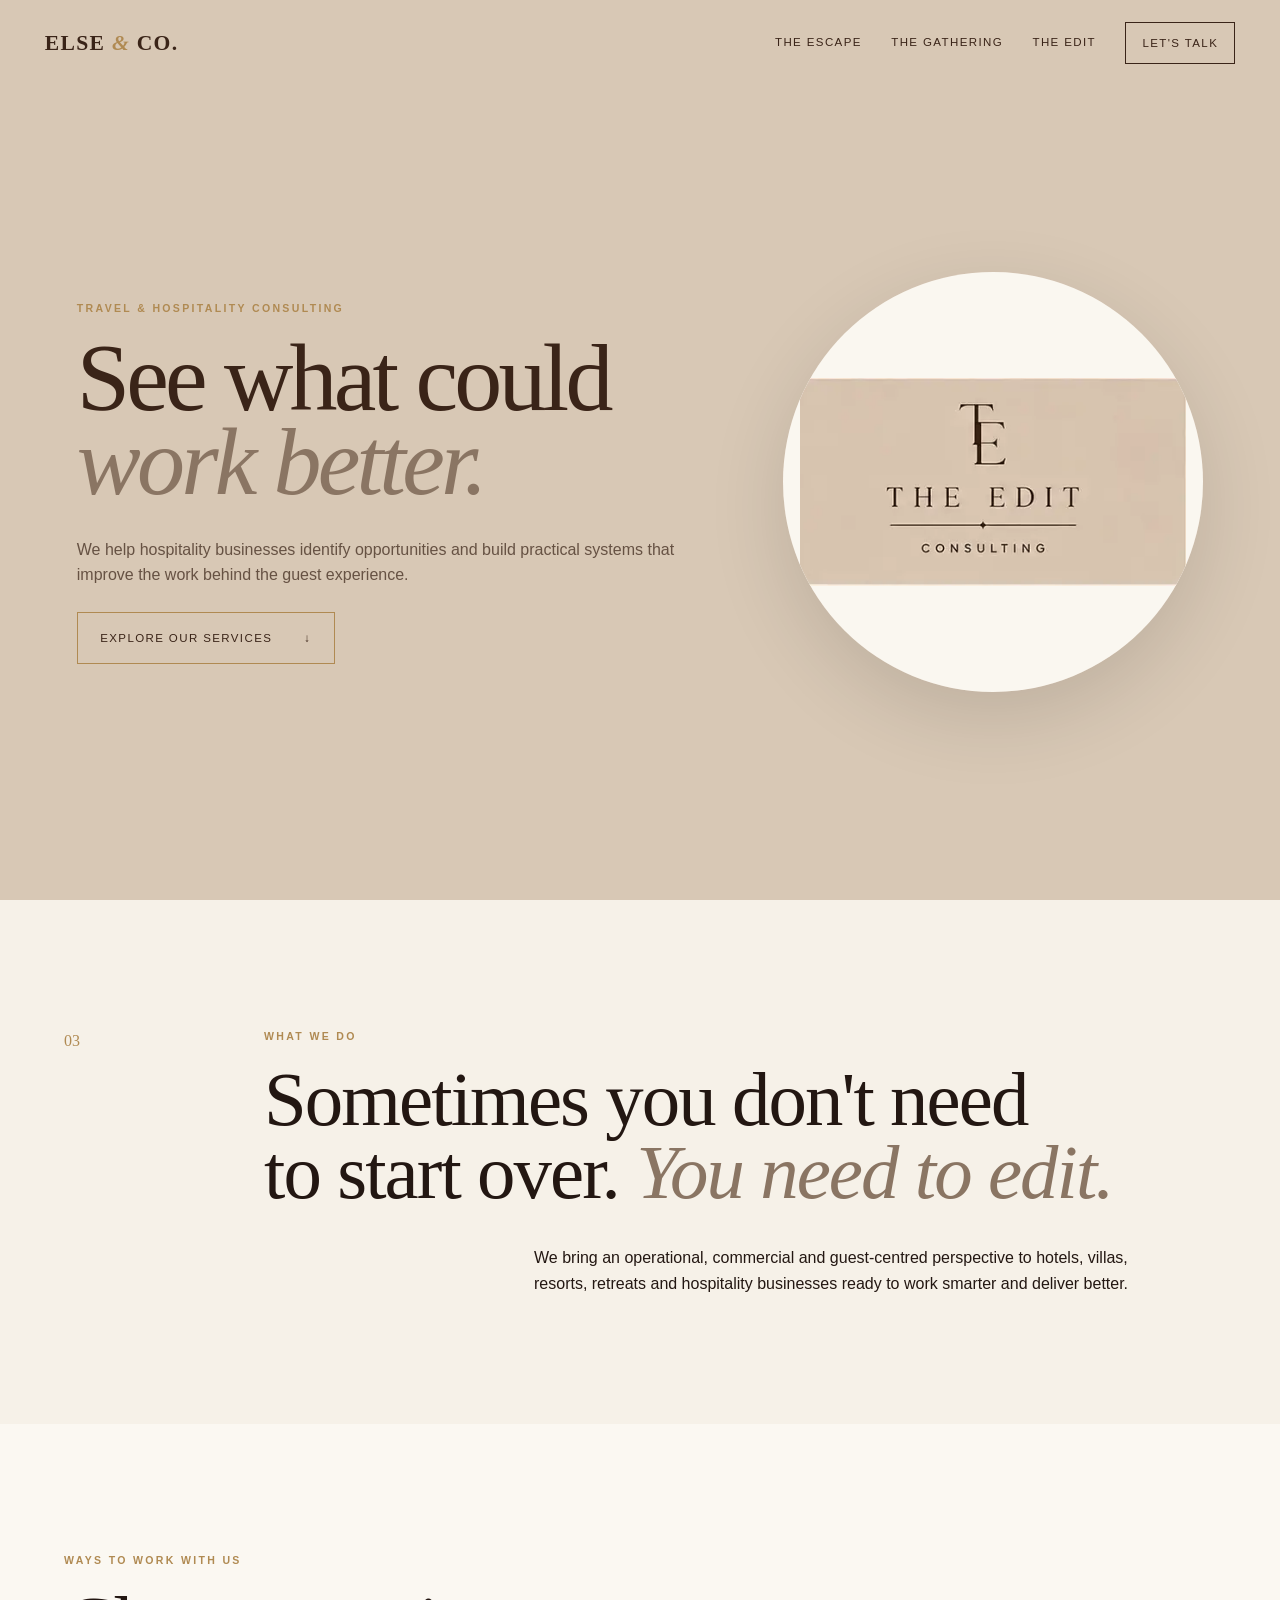
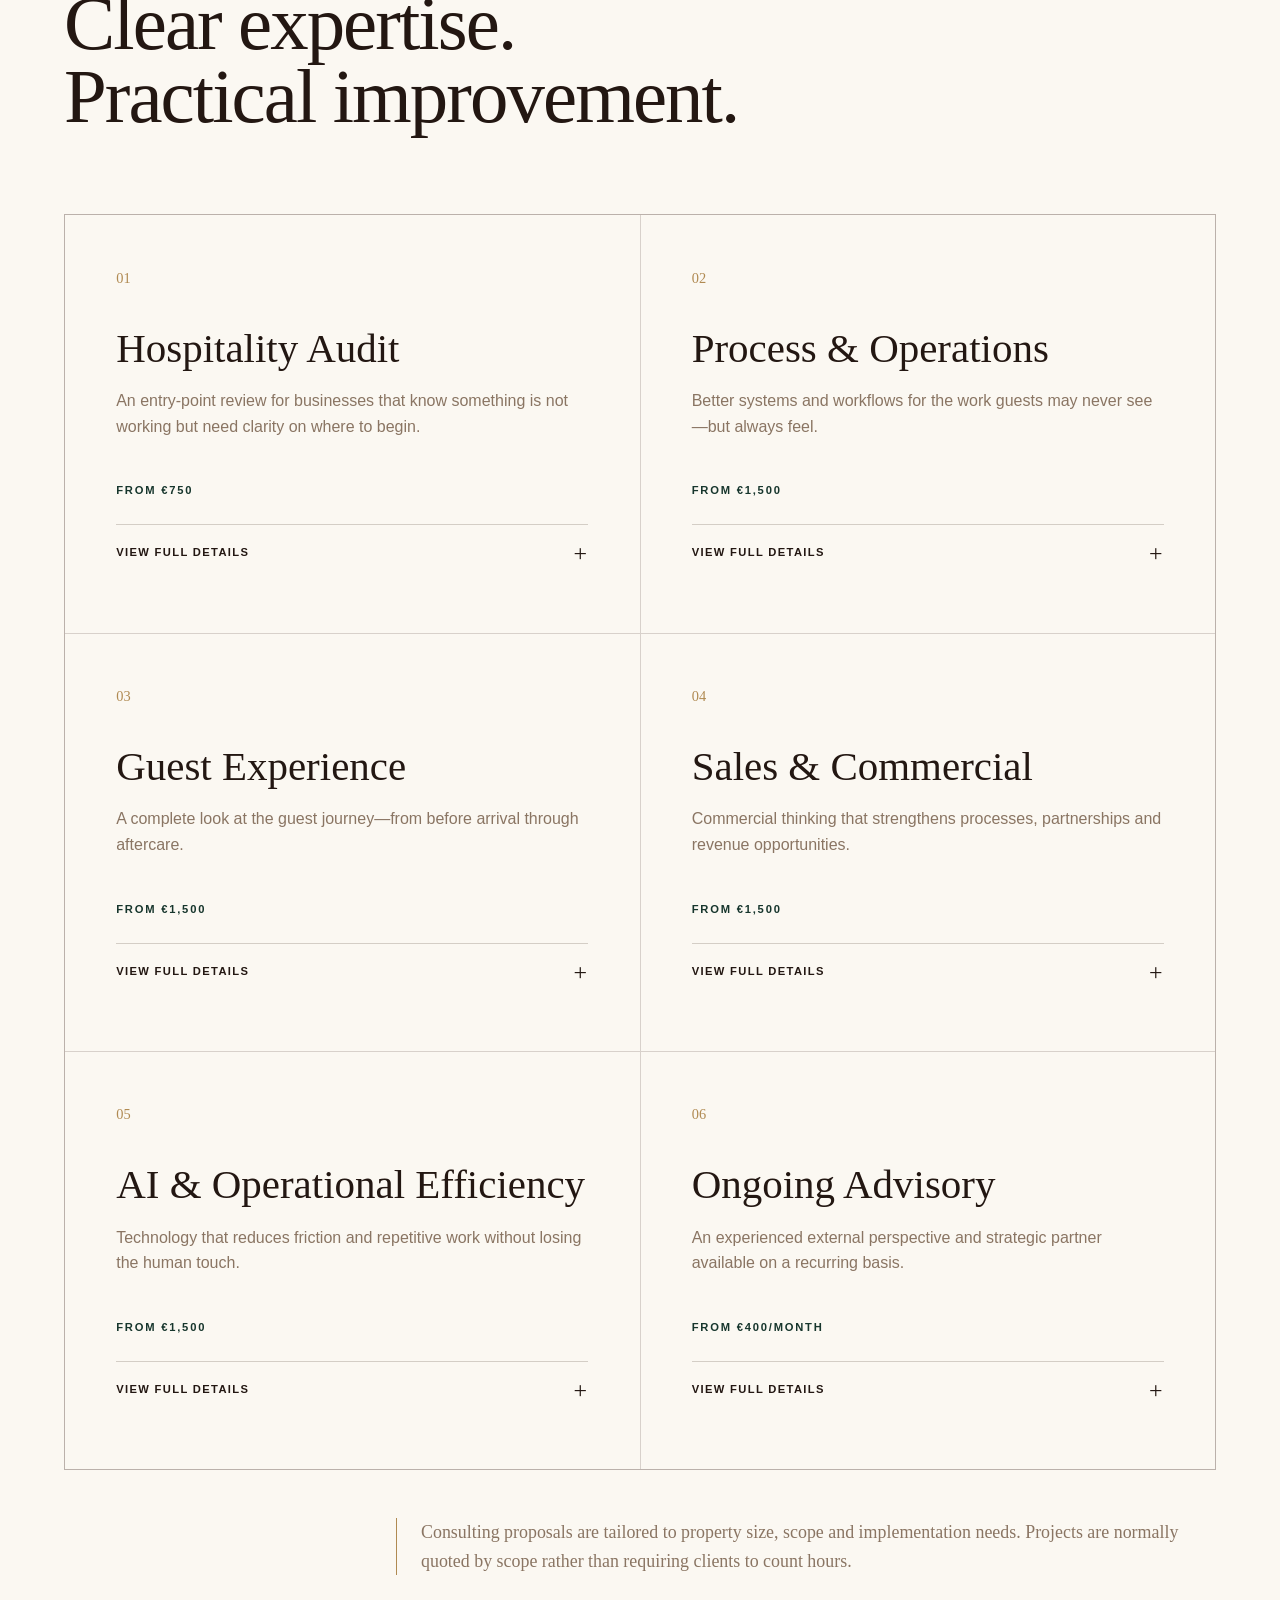
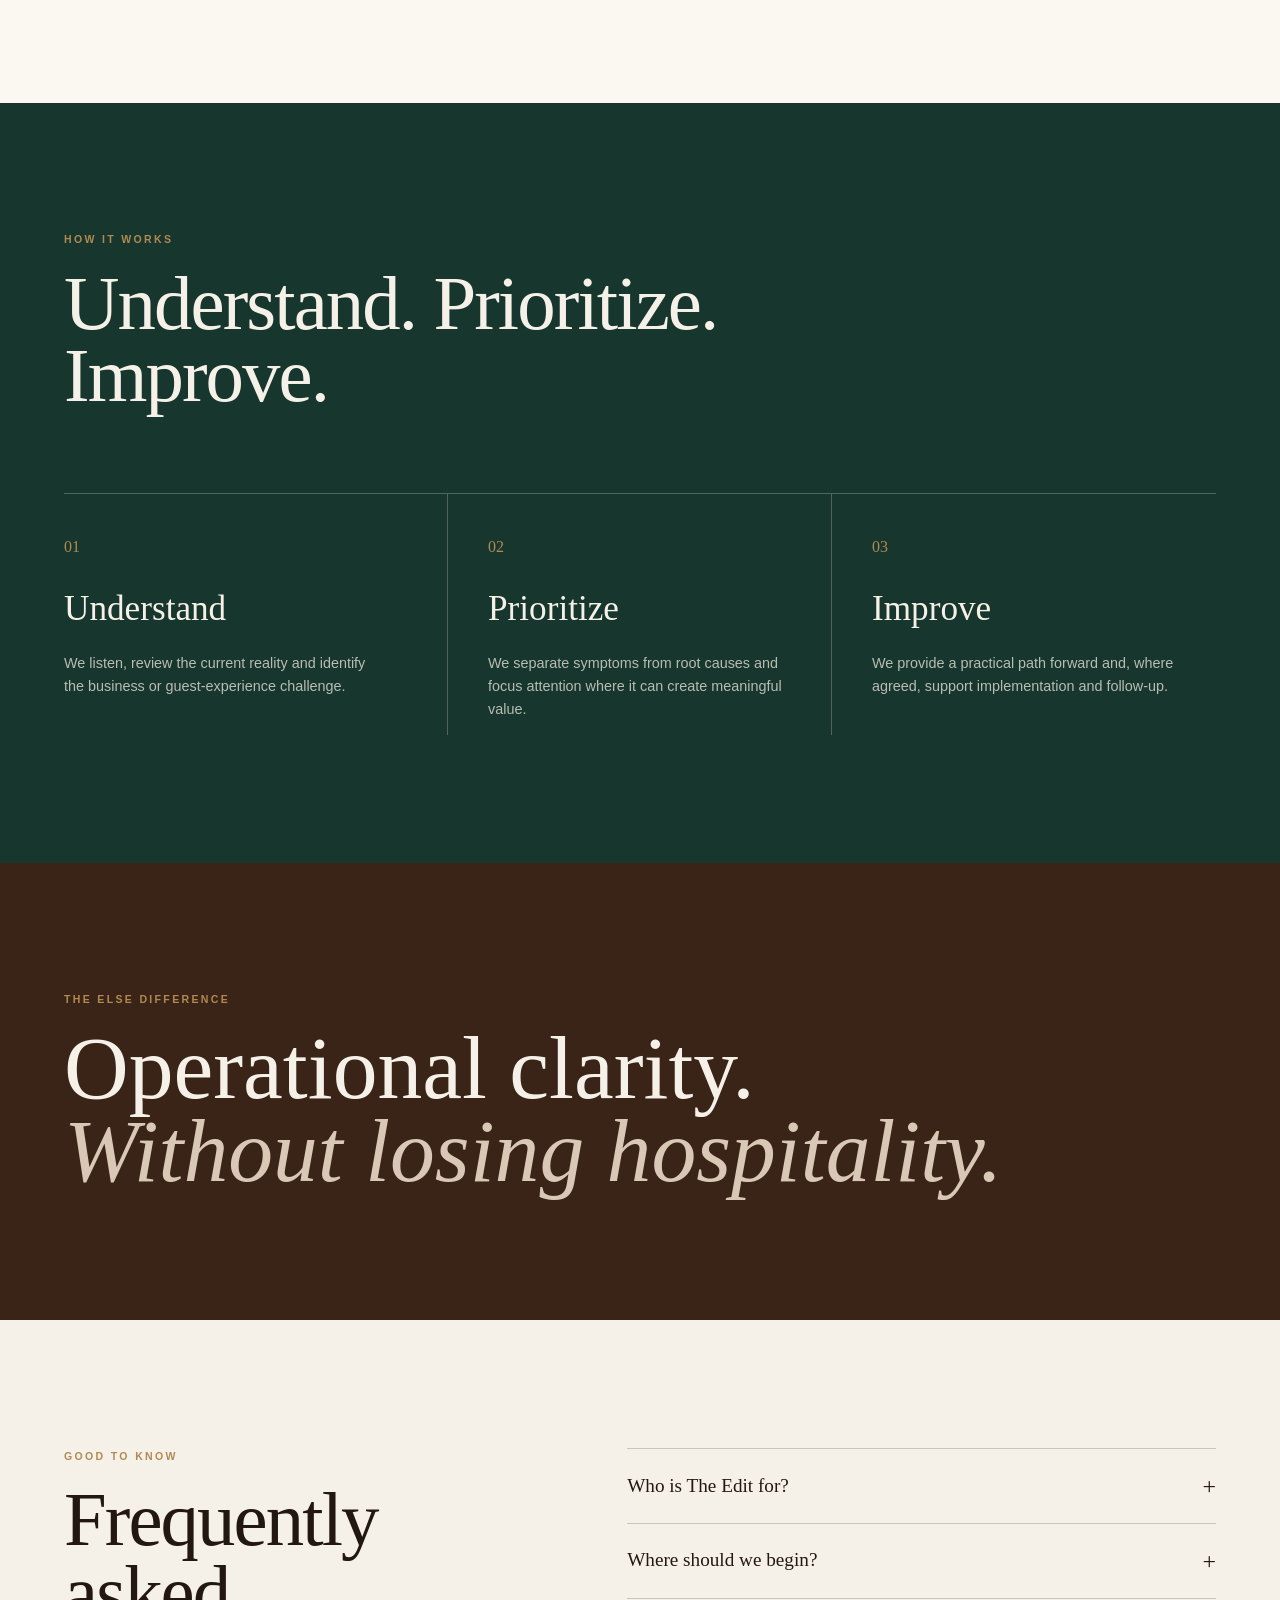
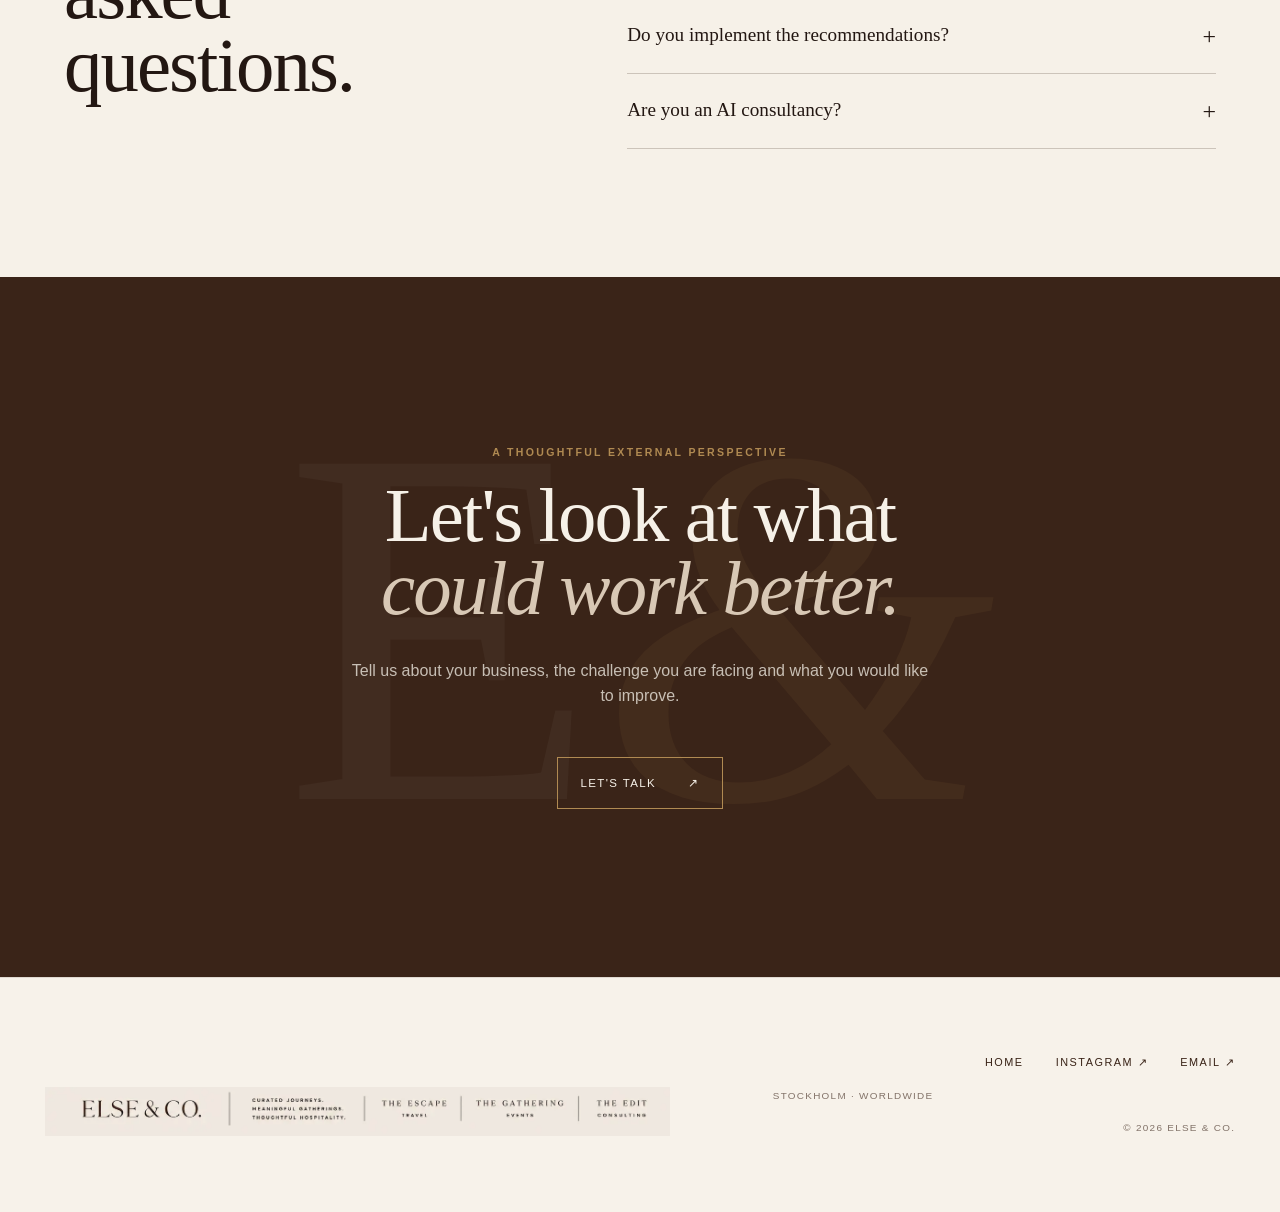
==== edit/index.html @ 26cf82cb "Add files via upload" ====
<!doctype html>
<html lang="en">
<head>
  <meta charset="utf-8"><meta name="viewport" content="width=device-width, initial-scale=1">
  <title>The Edit | ELSE &amp; CO.</title>
  <meta name="description" content="Travel and hospitality consulting for better operations, guest experiences, sales and efficiency.">
  <meta name="theme-color" content="#d8c8b5"><link rel="icon" href="../favicon.svg" type="image/svg+xml"><link rel="stylesheet" href="../styles.css">
  <noscript><style>.reveal{opacity:1;transform:none}</style></noscript><script src="../script.js" defer></script>
</head>
<body class="vertical-page edit-page">
  <a class="skip-link" href="#main">Skip to content</a>
  <header class="site-header" data-header>
    <a class="wordmark" href="../" aria-label="ELSE & CO. home">ELSE <span>&amp;</span> CO.</a>
    <button class="menu-toggle" type="button" aria-expanded="false" aria-controls="site-nav" data-menu-toggle><span class="sr-only">Open menu</span><span></span><span></span></button>
    <nav class="site-nav" id="site-nav" aria-label="Main navigation" data-nav><a href="../escape/">The Escape</a><a href="../gathering/">The Gathering</a><a href="../edit/">The Edit</a><a class="nav-cta" href="#enquire">Let's talk</a></nav>
  </header>

  <main id="main">
    <section class="vertical-hero vertical-hero-edit" id="top">
      <div class="vertical-hero-copy reveal"><p class="eyebrow">Travel &amp; Hospitality Consulting</p><h1>See what could<br><em>work better.</em></h1><p>We help hospitality businesses identify opportunities and build practical systems that improve the work behind the guest experience.</p><a class="button" href="#services">Explore our services <span aria-hidden="true">↓</span></a></div>
      <div class="vertical-hero-logo reveal"><img src="../assets/logos/the-edit-logo.webp" alt="The Edit Consulting"></div>
    </section>

    <section class="vertical-intro section-pad"><p class="vertical-index">03</p><div class="reveal"><p class="eyebrow">What we do</p><h2>Sometimes you don't need<br>to start over. <em>You need to edit.</em></h2><p>We bring an operational, commercial and guest-centred perspective to hotels, villas, resorts, retreats and hospitality businesses ready to work smarter and deliver better.</p></div></section>

    <section class="services-section section-pad" id="services">
      <div class="section-heading reveal"><p class="eyebrow">Ways to work with us</p><h2>Clear expertise.<br>Practical improvement.</h2></div>
      <div class="service-grid">
        <article class="service-card reveal"><p class="service-number">01</p><h3>Hospitality Audit</h3><p class="service-lead">An entry-point review for businesses that know something is not working but need clarity on where to begin.</p><p class="service-price">From €750</p><details><summary>View full details</summary><div class="service-details"><ul><li>Initial consultation</li><li>Business and process review</li><li>Guest journey review</li><li>Operational review</li><li>Sales and group business review</li><li>Pain-point identification</li><li>Prioritized recommendations and action plan</li><li>Final presentation</li></ul></div></details></article>
        <article class="service-card reveal"><p class="service-number">02</p><h3>Process &amp; Operations</h3><p class="service-lead">Better systems and workflows for the work guests may never see—but always feel.</p><p class="service-price">From €1,500</p><details><summary>View full details</summary><div class="service-details"><ul><li>Booking processes</li><li>Guest communication</li><li>Check-in and check-out</li><li>Group and event processes</li><li>Internal workflows and SOP development</li><li>Vendor management</li><li>Staff workflows</li><li>Process automation</li></ul></div></details></article>
        <article class="service-card reveal"><p class="service-number">03</p><h3>Guest Experience</h3><p class="service-lead">A complete look at the guest journey—from before arrival through aftercare.</p><p class="service-price">From €1,500</p><details><summary>View full details</summary><div class="service-details"><p>We examine before arrival, arrival, stay, departure and aftercare, then identify opportunities across:</p><ul><li>Communication and personalization</li><li>Service and touchpoints</li><li>Upselling and revenue moments</li><li>Reviews and loyalty</li><li>VIP experience</li><li>Overall guest journey</li></ul></div></details></article>
        <article class="service-card reveal"><p class="service-number">04</p><h3>Sales &amp; Commercial</h3><p class="service-lead">Commercial thinking that strengthens processes, partnerships and revenue opportunities.</p><p class="service-price">From €1,500</p><details><summary>View full details</summary><div class="service-details"><ul><li>Sales strategy</li><li>Group and event sales</li><li>Account management</li><li>Sales processes</li><li>CRM and process optimization</li><li>Partnership strategy</li><li>Market positioning</li><li>Sales collateral and revenue opportunities</li></ul></div></details></article>
        <article class="service-card reveal"><p class="service-number">05</p><h3>AI &amp; Operational Efficiency</h3><p class="service-lead">Technology that reduces friction and repetitive work without losing the human touch.</p><p class="service-price">From €1,500</p><details><summary>View full details</summary><div class="service-details"><p>We identify where technology and AI can:</p><ul><li>Reduce repetitive work</li><li>Improve guest communication</li><li>Structure information</li><li>Automate workflows</li><li>Support sales</li><li>Improve internal processes</li><li>Save employee time</li></ul></div></details></article>
        <article class="service-card reveal"><p class="service-number">06</p><h3>Ongoing Advisory</h3><p class="service-lead">An experienced external perspective and strategic partner available on a recurring basis.</p><p class="service-price">From €400/month</p><details><summary>View full details</summary><div class="service-details"><p>Monthly advisory can support:</p><ul><li>Decision making and prioritization</li><li>Implementation follow-up</li><li>Process and operational questions</li><li>Commercial and guest-experience initiatives</li><li>Review of new ideas and challenges</li><li>Four or more advisory hours per month</li></ul></div></details></article>
      </div>
      <p class="pricing-note reveal">Consulting proposals are tailored to property size, scope and implementation needs. Projects are normally quoted by scope rather than requiring clients to count hours.</p>
    </section>

    <section class="process-section section-pad"><div class="section-heading reveal"><p class="eyebrow">How it works</p><h2>Understand. Prioritize. Improve.</h2></div><ol class="process-grid"><li class="reveal"><span>01</span><h3>Understand</h3><p>We listen, review the current reality and identify the business or guest-experience challenge.</p></li><li class="reveal"><span>02</span><h3>Prioritize</h3><p>We separate symptoms from root causes and focus attention where it can create meaningful value.</p></li><li class="reveal"><span>03</span><h3>Improve</h3><p>We provide a practical path forward and, where agreed, support implementation and follow-up.</p></li></ol></section>

    <section class="vertical-difference section-pad"><p class="eyebrow reveal">The ELSE difference</p><blockquote class="reveal">Operational clarity.<br><em>Without losing hospitality.</em></blockquote></section>

    <section class="faq-section section-pad"><div class="section-heading reveal"><p class="eyebrow">Good to know</p><h2>Frequently asked questions.</h2></div><div class="faq-list"><details><summary>Who is The Edit for?</summary><p>We work with hotels, villas, resorts, retreats and other travel or hospitality businesses that want stronger operations, guest experiences or commercial processes.</p></details><details><summary>Where should we begin?</summary><p>If the challenge is not yet clearly defined, the Hospitality Audit is the best starting point. It creates a prioritized view before a larger engagement is proposed.</p></details><details><summary>Do you implement the recommendations?</summary><p>Implementation support can be included in a project or continued through Ongoing Advisory. The exact responsibilities and deliverables are confirmed in the proposal.</p></details><details><summary>Are you an AI consultancy?</summary><p>No. We are hospitality consultants who use technology and AI where it can reduce friction, improve communication and save time without weakening the human experience.</p></details></div></section>

    <section class="contact section-pad" id="enquire"><div class="contact-copy reveal"><p class="eyebrow">A thoughtful external perspective</p><h2>Let's look at what<br><em>could work better.</em></h2><p>Tell us about your business, the challenge you are facing and what you would like to improve.</p><a class="button" href="mailto:hello@elseand.co?subject=The%20Edit%20inquiry">Let's talk <span aria-hidden="true">↗</span></a></div><div class="contact-mark" aria-hidden="true"><span>E</span><span>&amp;</span></div></section>
  </main>

  <footer class="site-footer"><img class="footer-lockup" src="../assets/logos/else-co-horizontal-lockup.webp" alt="ELSE & CO. — Curated journeys, meaningful gatherings, thoughtful hospitality. The Escape, The Gathering and The Edit."><div class="footer-meta"><div class="footer-links"><a href="../">Home</a><a href="https://www.instagram.com/elseand.co/" target="_blank" rel="noreferrer">Instagram ↗</a><a href="mailto:hello@elseand.co">Email ↗</a></div><p>Stockholm · Worldwide</p><p>© <span data-year></span> ELSE &amp; CO.</p></div></footer>
</body>
</html>
---- styles.css ----
:root {
  --espresso: #3a2418;
  --forest: #17362d;
  --taupe: #8a7563;
  --beige: #d8c8b5;
  --cream: #f6f1e8;
  --gold: #b08a52;
  --paper: #fbf8f2;
  --ink: #231712;
  --serif: Georgia, "Times New Roman", serif;
  --sans: Arial, Helvetica, sans-serif;
}

* { box-sizing: border-box; }
html { scroll-behavior: smooth; }
body {
  margin: 0;
  color: var(--ink);
  background: var(--paper);
  font-family: var(--sans);
  font-weight: 300;
  line-height: 1.6;
}
a { color: inherit; }
button { font: inherit; }
::selection { color: var(--cream); background: var(--forest); }
.sr-only { position: absolute; width: 1px; height: 1px; padding: 0; margin: -1px; overflow: hidden; clip: rect(0,0,0,0); white-space: nowrap; border: 0; }
.skip-link { position: fixed; top: -5rem; left: 1rem; z-index: 100; padding: .7rem 1rem; background: var(--cream); }
.skip-link:focus { top: 1rem; }

.site-header {
  position: fixed;
  top: 0;
  left: 0;
  z-index: 50;
  display: flex;
  width: 100%;
  align-items: center;
  justify-content: space-between;
  padding: 1.4rem 3.5vw;
  color: var(--cream);
  transition: background .4s ease, color .4s ease, padding .4s ease;
}
.site-header.scrolled { padding-block: .9rem; color: var(--ink); background: rgba(246,241,232,.94); backdrop-filter: blur(12px); box-shadow: 0 1px rgba(58,36,24,.12); }
.wordmark { font-family: var(--serif); font-size: 1.35rem; font-weight: 600; letter-spacing: .06em; text-decoration: none; white-space: nowrap; }
.wordmark span { color: var(--gold); font-style: italic; }
.site-nav { display: flex; align-items: center; gap: clamp(1rem, 2.3vw, 2.8rem); font-size: .72rem; font-weight: 500; letter-spacing: .12em; text-transform: uppercase; }
.site-nav a { text-decoration: none; }
.site-nav a:not(.nav-cta)::after { display: block; width: 0; height: 1px; content: ""; background: currentColor; transition: width .3s ease; }
.site-nav a:hover::after { width: 100%; }
.nav-cta { padding: .65rem 1rem; border: 1px solid currentColor; }
.menu-toggle { display: none; color: inherit; background: none; border: 0; }

.hero {
  position: relative;
  display: grid;
  min-height: 100svh;
  place-items: center;
  overflow: hidden;
  color: var(--cream);
  background: var(--forest);
}
.hero::before { position: absolute; inset: 0; content: ""; opacity: .15; background-image: linear-gradient(rgba(255,255,255,.08) 1px, transparent 1px), linear-gradient(90deg, rgba(255,255,255,.08) 1px, transparent 1px); background-size: 10vw 10vw; mask-image: linear-gradient(to bottom, black, transparent 78%); }
.hero-content { position: relative; z-index: 2; width: min(1050px, 88vw); padding-top: 4rem; text-align: center; }
.eyebrow { margin: 0 0 1.2rem; color: var(--gold); font-size: .66rem; font-weight: 600; letter-spacing: .22em; text-transform: uppercase; }
.hero h1 { margin: 0; font-family: var(--serif); font-size: clamp(4.3rem, 10vw, 9.5rem); font-weight: 400; line-height: .78; letter-spacing: -.035em; }
.hero h1 em { color: var(--beige); font-weight: 400; }
.hero-intro { margin: 3.5rem 0 2rem; font-family: var(--serif); font-size: clamp(1.15rem, 2vw, 1.55rem); font-style: italic; line-height: 1.35; }
.text-link { display: inline-flex; gap: .6rem; align-items: center; padding-bottom: .3rem; border-bottom: 1px solid rgba(246,241,232,.55); font-size: .68rem; font-weight: 500; letter-spacing: .18em; text-decoration: none; text-transform: uppercase; }
.hero-index { position: absolute; right: 3.5vw; bottom: 2rem; font-size: .58rem; letter-spacing: .18em; opacity: .7; }
.hero-orbit { position: absolute; inset: 0; }
.orbit { position: absolute; border: 1px solid rgba(216,200,181,.18); border-radius: 50%; }
.orbit-one { top: 8%; left: 50%; width: min(75vw, 920px); aspect-ratio: 1; transform: translateX(-50%); }
.orbit-two { top: 18%; left: 50%; width: min(55vw, 680px); aspect-ratio: 1; transform: translateX(-50%); }
.orbit-three { top: 30%; left: 50%; width: min(34vw, 430px); aspect-ratio: 1; transform: translateX(-50%); }

.section-pad { padding: clamp(5.5rem, 10vw, 9rem) max(5vw, calc((100vw - 1280px)/2)); }
.manifesto { display: grid; grid-template-columns: 1fr 3fr; gap: 3rem; background: var(--cream); }
.manifesto-number, .world-number { color: var(--gold); font-family: var(--serif); font-size: .9rem; }
.manifesto-copy { max-width: 840px; }
.manifesto h2, .section-heading h2, .about h2, .contact h2 { margin: 0; font-family: var(--serif); font-size: clamp(3rem, 6vw, 6rem); font-weight: 400; line-height: .95; letter-spacing: -.025em; }
.manifesto-accent { margin: 1rem 0 2.2rem; color: var(--forest); font-family: var(--serif); font-size: clamp(1.5rem, 3vw, 2.7rem); font-style: italic; }
.manifesto-copy > p:last-child { max-width: 630px; margin-left: auto; font-size: .98rem; }

.worlds { background: var(--paper); }
.section-heading { margin-bottom: 5rem; }
.section-heading h2 { max-width: 830px; }
.world-card { position: relative; display: grid; min-height: 510px; margin-bottom: 1.5rem; grid-template-columns: .3fr 1.2fr 1fr; overflow: hidden; }
.world-card > * { position: relative; z-index: 2; }
.world-number { padding: 3rem; }
.world-copy { align-self: center; max-width: 530px; padding: 3rem; }
.world-copy .eyebrow { color: currentColor; opacity: .68; }
.world-copy h3 { margin: 0; font-family: var(--serif); font-size: clamp(3rem, 6vw, 5.8rem); font-weight: 500; line-height: .9; }
.world-tagline { margin: .5rem 0 1.8rem; font-family: var(--serif); font-size: 1.6rem; font-style: italic; }
.world-copy > p:not(.eyebrow,.world-tagline) { max-width: 460px; }
.world-copy a { display: inline-block; margin-top: 1rem; font-size: .68rem; font-weight: 600; letter-spacing: .14em; text-decoration: none; text-transform: uppercase; }
.world-art { position: relative; min-height: 420px; margin: 2rem; overflow: hidden; }
.world-art::before, .world-art::after, .world-art span { position: absolute; content: ""; }
.escape { color: var(--cream); background: var(--forest); }
.escape-art { background: linear-gradient(150deg, #5f806f 0 25%, #d2c6ac 25% 44%, #274b3b 44% 70%, #0f271f 70%); }
.escape-art::before { right: -20%; bottom: -30%; width: 90%; aspect-ratio: 1; border: 1px solid rgba(255,255,255,.6); border-radius: 50%; }
.escape-art::after { top: 12%; left: 14%; width: 1px; height: 60%; background: rgba(255,255,255,.55); transform: rotate(28deg); }
.escape-art span { top: 14%; right: 14%; width: 32%; aspect-ratio: 1; background: rgba(176,138,82,.78); border-radius: 50%; }
.gathering { color: var(--cream); background: var(--espresso); }
.gathering-art { background: linear-gradient(135deg, #76533f 0 30%, #cbb59d 30% 56%, #42291e 56% 100%); }
.gathering-art::before { top: -12%; left: 18%; width: 62%; height: 125%; border: 1px solid rgba(255,255,255,.48); border-radius: 50% 50% 0 0; }
.gathering-art::after { top: 15%; right: 9%; width: 44%; aspect-ratio: 1; border-radius: 50%; background: rgba(246,241,232,.16); }
.gathering-art span { bottom: 14%; left: 9%; width: 42%; height: 10%; border-top: 1px solid rgba(255,255,255,.62); border-bottom: 1px solid rgba(255,255,255,.62); }
.edit { color: var(--espresso); background: var(--beige); }
.edit-art { background: linear-gradient(90deg, #c4b09b 0 33%, #f1e9dc 33% 66%, #947965 66%); }
.edit-art::before { top: 12%; left: 12%; width: 76%; height: 76%; border: 1px solid var(--espresso); }
.edit-art::after { top: 0; left: 50%; width: 1px; height: 100%; background: rgba(58,36,24,.45); }
.edit-art span { top: 35%; left: 36%; width: 28%; aspect-ratio: 1; border: 1px solid var(--espresso); border-radius: 50%; }

.details { color: var(--cream); background: var(--forest); }
.details blockquote { margin: 0 0 6rem; font-family: var(--serif); font-size: clamp(3.4rem, 7vw, 7rem); line-height: .9; }
.details blockquote em { color: var(--beige); font-weight: 400; }
.detail-grid { display: grid; grid-template-columns: repeat(3, 1fr); border-top: 1px solid rgba(246,241,232,.25); }
.detail-grid > div { padding: 2.5rem 2.5rem 1rem 0; border-right: 1px solid rgba(246,241,232,.25); }
.detail-grid > div + div { padding-left: 2.5rem; }
.detail-grid > div:last-child { border-right: 0; }
.detail-grid span { color: var(--gold); font-family: var(--serif); }
.detail-grid h3 { margin: 1.2rem 0 .5rem; font-family: var(--serif); font-size: 2rem; font-weight: 500; }
.detail-grid p { max-width: 280px; color: rgba(246,241,232,.76); font-size: .88rem; }

.about { display: grid; grid-template-columns: 1.1fr .9fr; gap: clamp(4rem, 10vw, 10rem); background: var(--cream); }
.about h2 em { color: var(--taupe); font-weight: 400; }
.founders { align-self: end; }
.founder { padding: 2rem 0; border-top: 1px solid rgba(58,36,24,.25); }
.founder-role { color: var(--gold); font-size: .62rem; font-weight: 600; letter-spacing: .19em; text-transform: uppercase; }
.founder h3 { margin: .15rem 0; font-family: var(--serif); font-size: 3.5rem; font-weight: 400; }
.founder p { margin: .3rem 0; font-size: .78rem; letter-spacing: .06em; text-transform: uppercase; }
.founder .founder-note { max-width: 480px; margin-top: 1rem; color: var(--taupe); font-family: var(--serif); font-size: 1.2rem; letter-spacing: 0; text-transform: none; }

.contact { position: relative; display: grid; min-height: 700px; place-items: center; overflow: hidden; color: var(--cream); text-align: center; background: var(--espresso); }
.contact-copy { position: relative; z-index: 2; }
.contact h2 em { color: var(--beige); font-weight: 400; }
.contact-copy > p:not(.eyebrow) { max-width: 580px; margin: 2rem auto; color: rgba(246,241,232,.75); }
.button { display: inline-flex; gap: 2rem; align-items: center; margin-top: 1rem; padding: 1rem 1.4rem; border: 1px solid var(--gold); color: var(--cream); font-size: .72rem; font-weight: 500; letter-spacing: .12em; text-decoration: none; text-transform: uppercase; transition: color .3s, background .3s; }
.button:hover { color: var(--espresso); background: var(--gold); }
.contact-mark { position: absolute; display: flex; inset: 0; align-items: center; justify-content: center; color: rgba(246,241,232,.035); font-family: var(--serif); font-size: 40vw; line-height: 1; }
.contact-mark span:last-child { color: rgba(176,138,82,.08); font-style: italic; }

.site-footer { display: grid; padding: clamp(3rem, 6vw, 5.5rem) max(3.5vw, calc((100vw - 1280px)/2)); color: var(--espresso); background: #f7f2ea; grid-template-columns: minmax(280px, 1.15fr) .85fr; gap: clamp(3rem, 8vw, 8rem); align-items: end; border-top: 1px solid rgba(58,36,24,.12); }
.footer-lockup { display: block; width: min(100%, 640px); height: auto; mix-blend-mode: multiply; }
.footer-meta { display: grid; gap: 1rem; align-content: end; }
.footer-links { display: flex; justify-content: flex-end; gap: 2rem; flex-wrap: wrap; }
.footer-links a { font-size: .68rem; letter-spacing: .14em; text-decoration: none; text-transform: uppercase; }
.site-footer p { margin: 0; color: rgba(58,36,24,.62); font-size: .62rem; letter-spacing: .13em; text-transform: uppercase; }
.site-footer p:last-child { text-align: right; }

.world-logo-panel { display: grid; min-height: 420px; margin: 2rem; place-items: center; overflow: hidden; background: rgba(251,248,242,.96); }
.world-logo-panel img { display: block; width: min(82%, 430px); height: auto; mix-blend-mode: multiply; }

/* Vertical landing pages */
.vertical-hero { display: grid; min-height: 100svh; padding: 9rem max(6vw, calc((100vw - 1280px)/2)) 5rem; color: var(--cream); grid-template-columns: 1.18fr .82fr; gap: clamp(3rem, 8vw, 8rem); align-items: center; }
.vertical-hero-escape { background: var(--forest); }
.vertical-hero-gathering { background: var(--espresso); }
.vertical-hero-edit { color: var(--espresso); background: var(--beige); }
.edit-page .site-header:not(.scrolled) { color: var(--espresso); }
.vertical-hero-copy { max-width: 780px; }
.vertical-hero-copy h1 { margin: 0; font-family: var(--serif); font-size: clamp(3.8rem, 7.5vw, 8rem); font-weight: 400; line-height: .88; letter-spacing: -.04em; }
.vertical-hero-copy h1 em { color: var(--beige); font-weight: 400; }
.vertical-hero-edit .vertical-hero-copy h1 em { color: var(--taupe); }
.vertical-hero-copy > p:not(.eyebrow) { max-width: 600px; margin: 2rem 0 .5rem; color: rgba(246,241,232,.78); font-size: 1rem; }
.vertical-hero-edit .vertical-hero-copy > p:not(.eyebrow) { color: rgba(58,36,24,.72); }
.vertical-hero-edit .button { color: var(--espresso); }
.vertical-hero-logo { display: grid; aspect-ratio: 1; place-items: center; background: rgba(251,248,242,.97); border-radius: 50%; box-shadow: 0 25px 80px rgba(0,0,0,.12); overflow: hidden; }
.vertical-hero-logo img { width: 92%; height: auto; mix-blend-mode: multiply; }
.vertical-intro { display: grid; background: var(--cream); grid-template-columns: .3fr 1.7fr; gap: 2rem; }
.vertical-index { margin: 0; color: var(--gold); font-family: var(--serif); }
.vertical-intro > div { max-width: 920px; }
.vertical-intro h2 { margin: 0; font-family: var(--serif); font-size: clamp(3rem, 6vw, 6rem); font-weight: 400; line-height: .95; letter-spacing: -.025em; }
.vertical-intro h2 em { color: var(--taupe); font-weight: 400; }
.vertical-intro div > p:last-child { max-width: 650px; margin: 2.2rem 0 0 auto; }
.services-section { background: var(--paper); }
.service-grid { display: grid; grid-template-columns: repeat(2, minmax(0, 1fr)); gap: 1px; background: rgba(58,36,24,.18); border: 1px solid rgba(58,36,24,.18); }
.service-card { display: flex; min-height: 410px; padding: clamp(2rem, 4vw, 3.5rem); flex-direction: column; background: var(--paper); }
.service-number { margin: 0 0 2.4rem; color: var(--gold); font-family: var(--serif); font-size: .9rem; }
.service-card h3 { margin: 0; font-family: var(--serif); font-size: clamp(2.1rem, 3.2vw, 3.4rem); font-weight: 400; line-height: 1; }
.service-lead { max-width: 540px; margin: 1.2rem 0; color: var(--taupe); }
.service-price { margin: auto 0 1.5rem; padding-top: 1.5rem; color: var(--forest); font-size: .7rem; font-weight: 700; letter-spacing: .16em; text-transform: uppercase; }
.service-card details { border-top: 1px solid rgba(58,36,24,.2); }
.service-card summary, .faq-list summary { display: flex; padding: 1rem 0; align-items: center; justify-content: space-between; cursor: pointer; font-size: .7rem; font-weight: 600; letter-spacing: .12em; list-style: none; text-transform: uppercase; }
.service-card summary::-webkit-details-marker, .faq-list summary::-webkit-details-marker { display: none; }
.service-card summary::after, .faq-list summary::after { content: "+"; font-family: var(--serif); font-size: 1.5rem; font-weight: 400; line-height: 1; }
.service-card details[open] summary::after, .faq-list details[open] summary::after { content: "−"; }
.service-details { padding: 0 0 .5rem; color: var(--taupe); font-size: .9rem; }
.service-details p { margin-top: .2rem; }
.service-details ul { margin: .5rem 0 0; padding-left: 1.1rem; columns: 2; column-gap: 2rem; }
.service-details li { margin-bottom: .35rem; break-inside: avoid; }
.pricing-note { max-width: 820px; margin: 3rem 0 0 auto; padding-left: 1.5rem; color: var(--taupe); border-left: 1px solid var(--gold); font-family: var(--serif); font-size: 1.12rem; }
.process-section { color: var(--cream); background: var(--forest); }
.process-section .section-heading h2 { color: var(--cream); }
.process-grid { display: grid; margin: 0; padding: 0; grid-template-columns: repeat(3, 1fr); border-top: 1px solid rgba(246,241,232,.25); list-style: none; }
.process-grid li { padding: 2.5rem 2.5rem 0 0; border-right: 1px solid rgba(246,241,232,.25); }
.process-grid li + li { padding-left: 2.5rem; }
.process-grid li:last-child { border-right: 0; }
.process-grid span { color: var(--gold); font-family: var(--serif); }
.process-grid h3 { margin: 1.3rem 0 .5rem; font-family: var(--serif); font-size: 2.2rem; font-weight: 400; }
.process-grid p { max-width: 320px; color: rgba(246,241,232,.72); font-size: .9rem; }
.vertical-difference { color: var(--cream); background: var(--espresso); }
.vertical-difference blockquote { margin: 0; font-family: var(--serif); font-size: clamp(3rem, 7vw, 7rem); line-height: .92; }
.vertical-difference blockquote em { color: var(--beige); font-weight: 400; }
.faq-section { display: grid; background: var(--cream); grid-template-columns: .85fr 1.15fr; gap: clamp(4rem, 10vw, 9rem); }
.faq-section .section-heading { margin: 0; }
.faq-list { border-top: 1px solid rgba(58,36,24,.22); }
.faq-list details { border-bottom: 1px solid rgba(58,36,24,.22); }
.faq-list summary { padding: 1.35rem 0; font-family: var(--serif); font-size: 1.2rem; font-weight: 400; letter-spacing: 0; text-transform: none; }
.faq-list details p { max-width: 650px; margin: -.25rem 0 1.6rem; color: var(--taupe); }

.reveal { opacity: 0; transform: translateY(28px); transition: opacity .8s ease, transform .8s cubic-bezier(.2,.7,.2,1); }
.reveal.visible { opacity: 1; transform: translateY(0); }
@media (prefers-reduced-motion: reduce) { html { scroll-behavior: auto; } .reveal { opacity: 1; transform: none; transition: none; } }

@media (max-width: 850px) {
  .site-header { padding: 1.1rem 5vw; }
  .menu-toggle { position: relative; z-index: 2; display: grid; width: 2.5rem; height: 2.5rem; place-content: center; gap: 7px; }
  .menu-toggle span:not(.sr-only) { display: block; width: 24px; height: 1px; background: currentColor; transition: transform .3s; }
  .menu-toggle[aria-expanded="true"] span:nth-child(2) { transform: translateY(4px) rotate(45deg); }
  .menu-toggle[aria-expanded="true"] span:nth-child(3) { transform: translateY(-4px) rotate(-45deg); }
  .menu-toggle[aria-expanded="true"] { color: var(--cream); }
  .site-nav { position: fixed; display: flex; inset: 0; flex-direction: column; justify-content: center; color: var(--cream); background: var(--forest); transform: translateX(100%); transition: transform .4s ease; }
  .site-nav.open { transform: translateX(0); }
  .site-nav a { font-family: var(--serif); font-size: 2rem; letter-spacing: 0; text-transform: none; }
  .site-nav .nav-cta { margin-top: 1rem; font-family: var(--sans); font-size: .68rem; letter-spacing: .12em; text-transform: uppercase; }
  .hero h1 { font-size: clamp(4.1rem, 17vw, 7rem); }
  .hero-intro { margin-top: 2.5rem; }
  .orbit-one { width: 120vw; }
  .orbit-two { width: 88vw; }
  .orbit-three { width: 56vw; }
  .manifesto { grid-template-columns: 1fr; }
  .manifesto-copy > p:last-child { margin-left: 0; }
  .world-card { grid-template-columns: 55px 1fr; }
  .world-number { padding: 2rem 1rem; }
  .world-copy { padding: 3rem 1.5rem 1.5rem; }
  .world-art { min-height: 330px; grid-column: 1 / -1; margin: 0 1.5rem 1.5rem; }
  .world-logo-panel { min-height: 330px; grid-column: 1 / -1; margin: 0 1.5rem 1.5rem; }
  .detail-grid { grid-template-columns: 1fr; }
  .detail-grid > div, .detail-grid > div + div { padding: 2rem 0; border-right: 0; border-bottom: 1px solid rgba(246,241,232,.25); }
  .details blockquote { margin-bottom: 4rem; }
  .about { grid-template-columns: 1fr; gap: 4rem; }
  .vertical-hero { min-height: auto; padding-top: 8rem; grid-template-columns: 1fr; }
  .vertical-hero-logo { width: min(72vw, 480px); justify-self: center; }
  .vertical-intro { grid-template-columns: 1fr; }
  .service-grid { grid-template-columns: 1fr; }
  .process-grid { grid-template-columns: 1fr; }
  .process-grid li, .process-grid li + li { padding: 2rem 0; border-right: 0; border-bottom: 1px solid rgba(246,241,232,.25); }
  .faq-section { grid-template-columns: 1fr; gap: 3rem; }
}

@media (max-width: 560px) {
  .section-pad { padding: 5.5rem 6vw; }
  .hero-content { width: 92vw; }
  .hero h1 { font-size: clamp(3.6rem, 18.5vw, 5.7rem); }
  .hero-index { display: none; }
  .manifesto h2, .section-heading h2, .about h2, .contact h2 { font-size: clamp(2.7rem, 13vw, 4.3rem); }
  .section-heading { margin-bottom: 3rem; }
  .world-card { margin-inline: -6vw; }
  .world-copy h3 { font-size: 3.15rem; }
  .world-art { min-height: 270px; }
  .world-logo-panel { min-height: 270px; }
  .contact { min-height: 650px; }
  .site-footer { grid-template-columns: 1fr; }
  .footer-links { justify-content: flex-start; }
  .site-footer p:last-child { text-align: left; }
  .service-card { min-height: 0; }
  .service-details ul { columns: 1; }
  .vertical-hero-copy h1 { font-size: clamp(3.3rem, 15vw, 5rem); }
  .vertical-hero-logo { width: 84vw; }
}
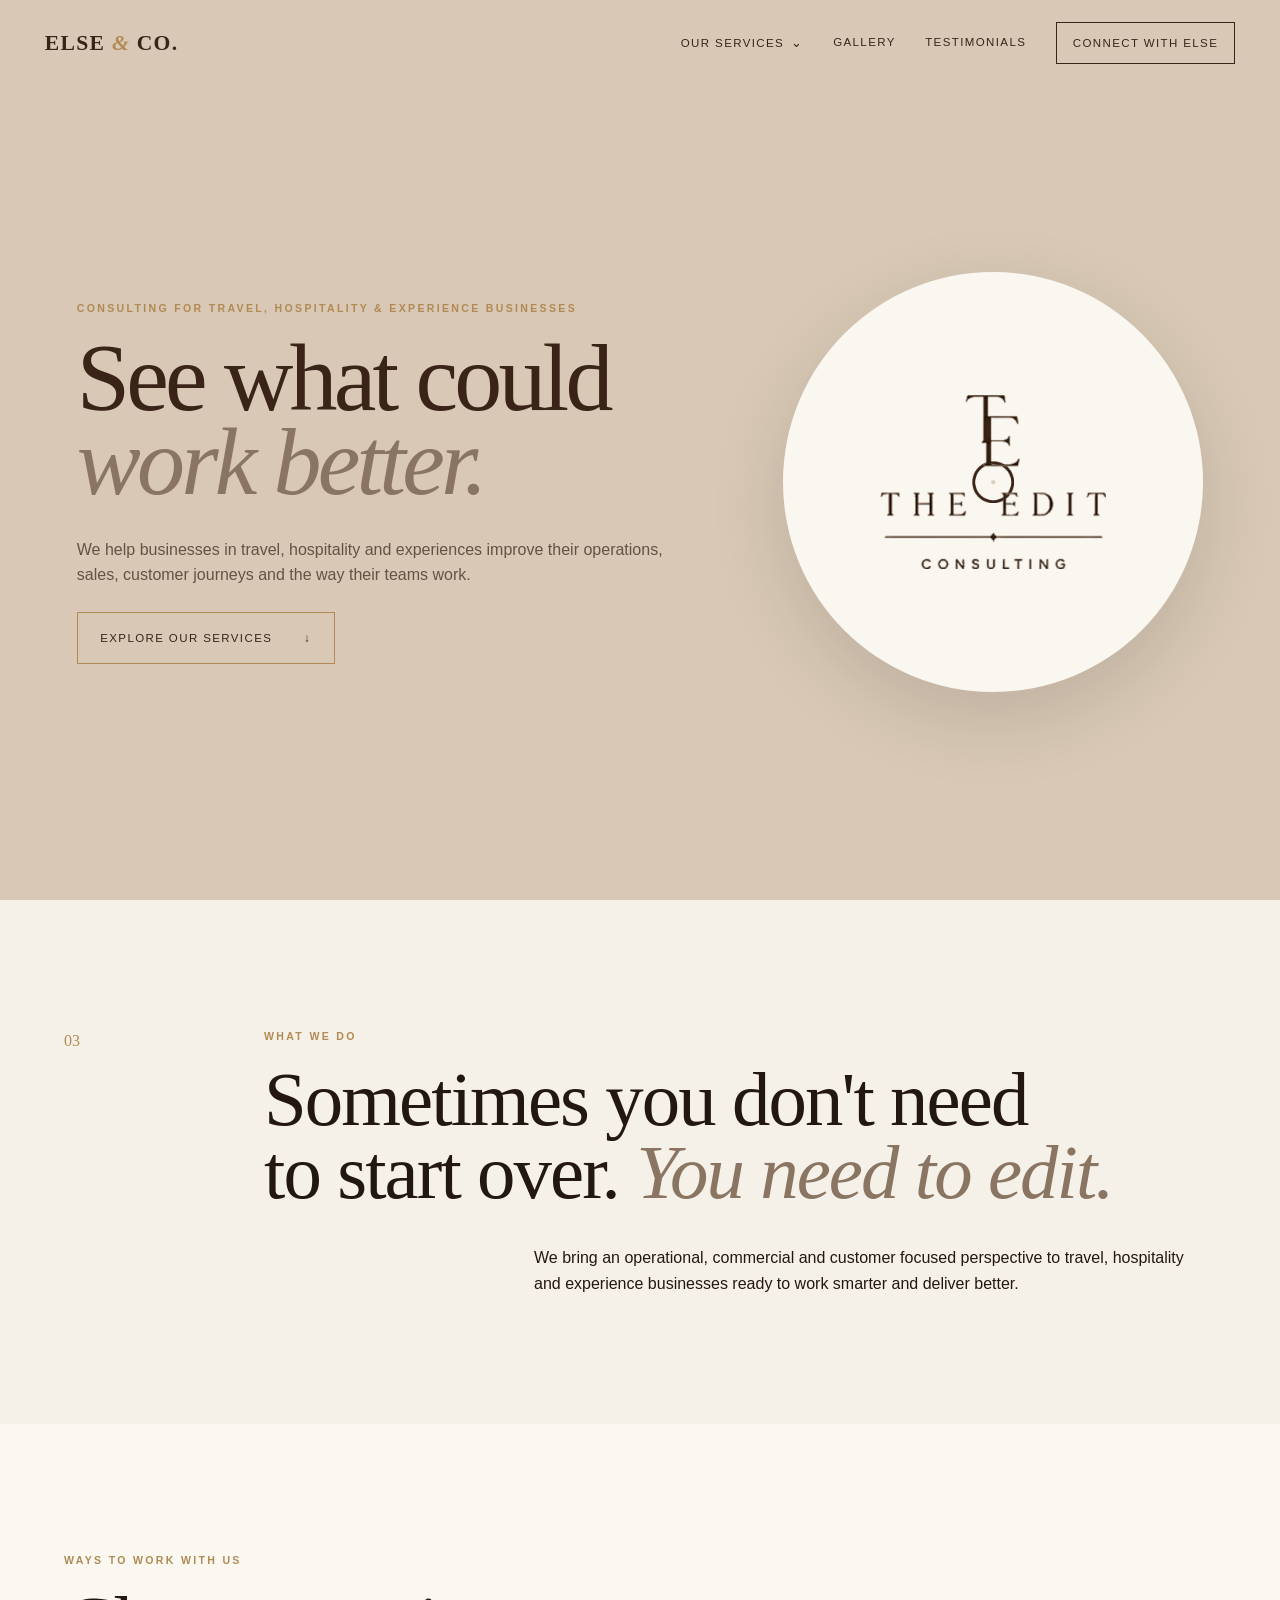
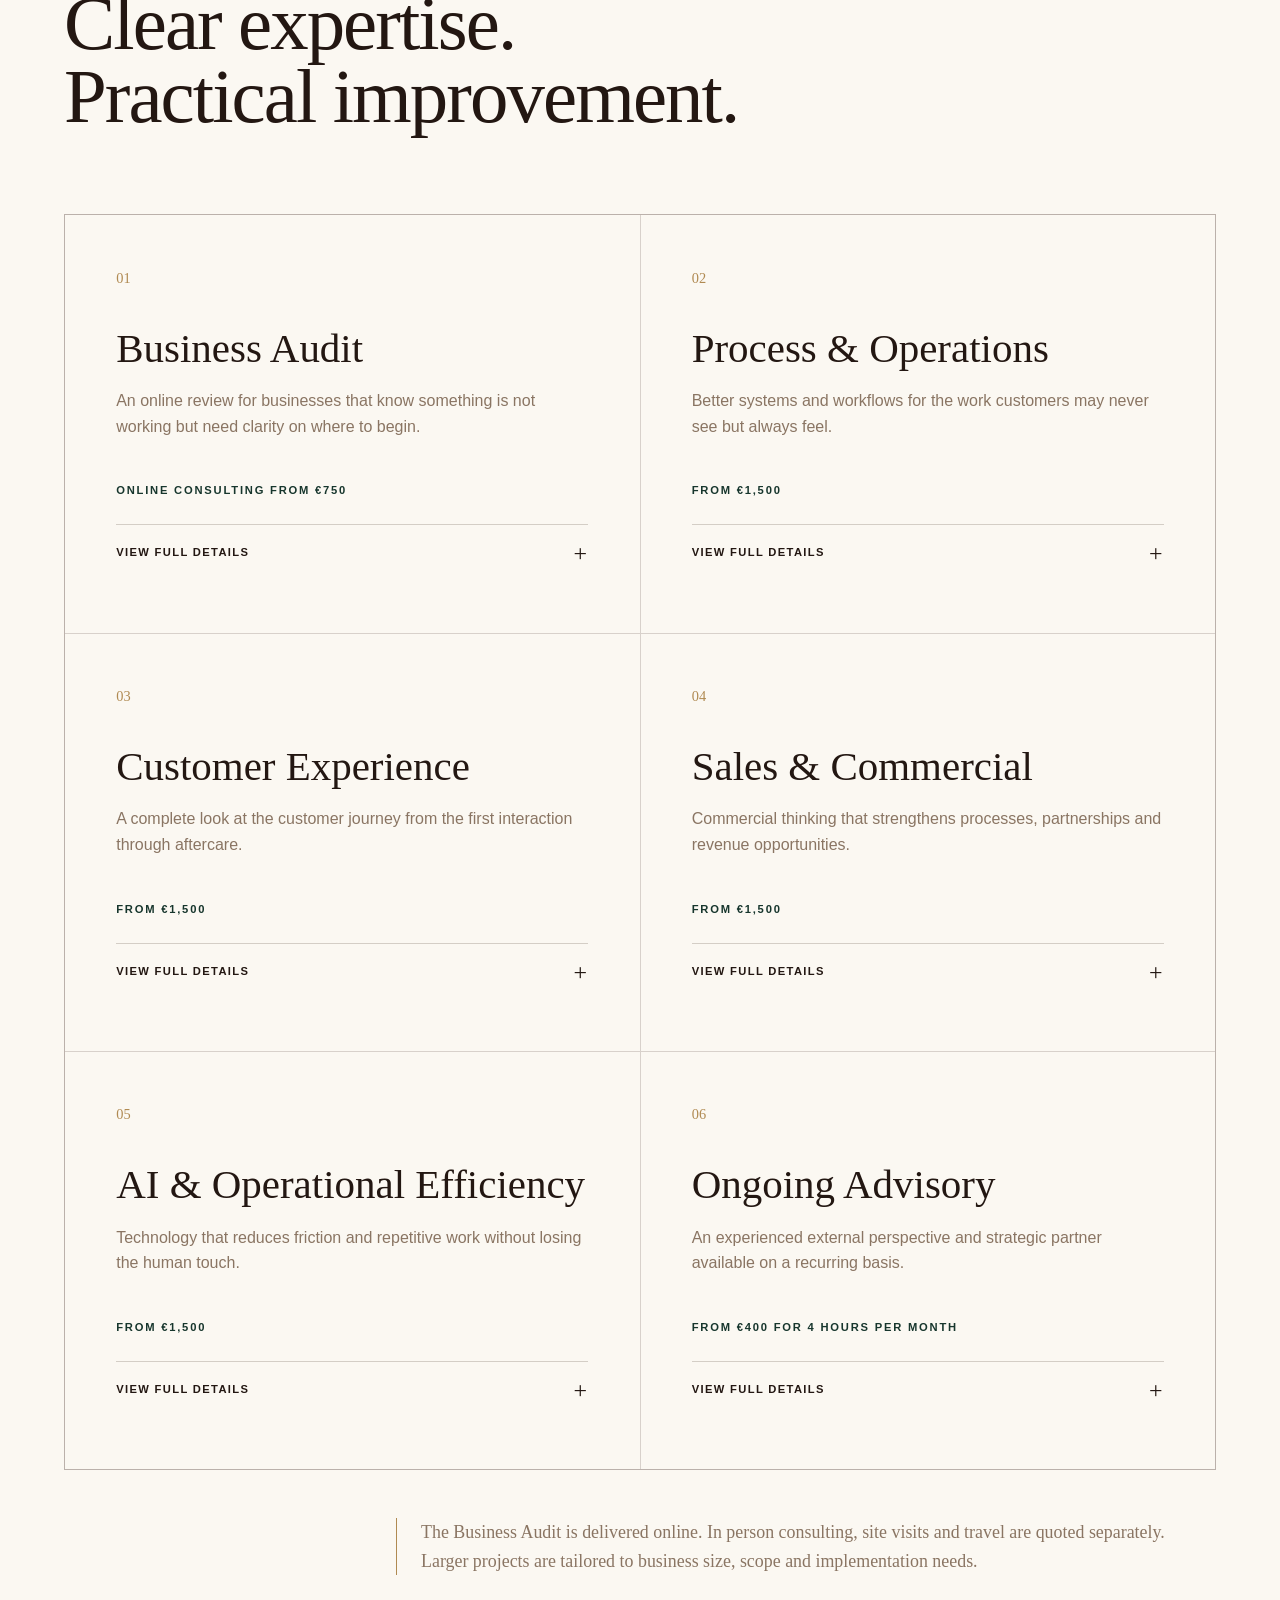
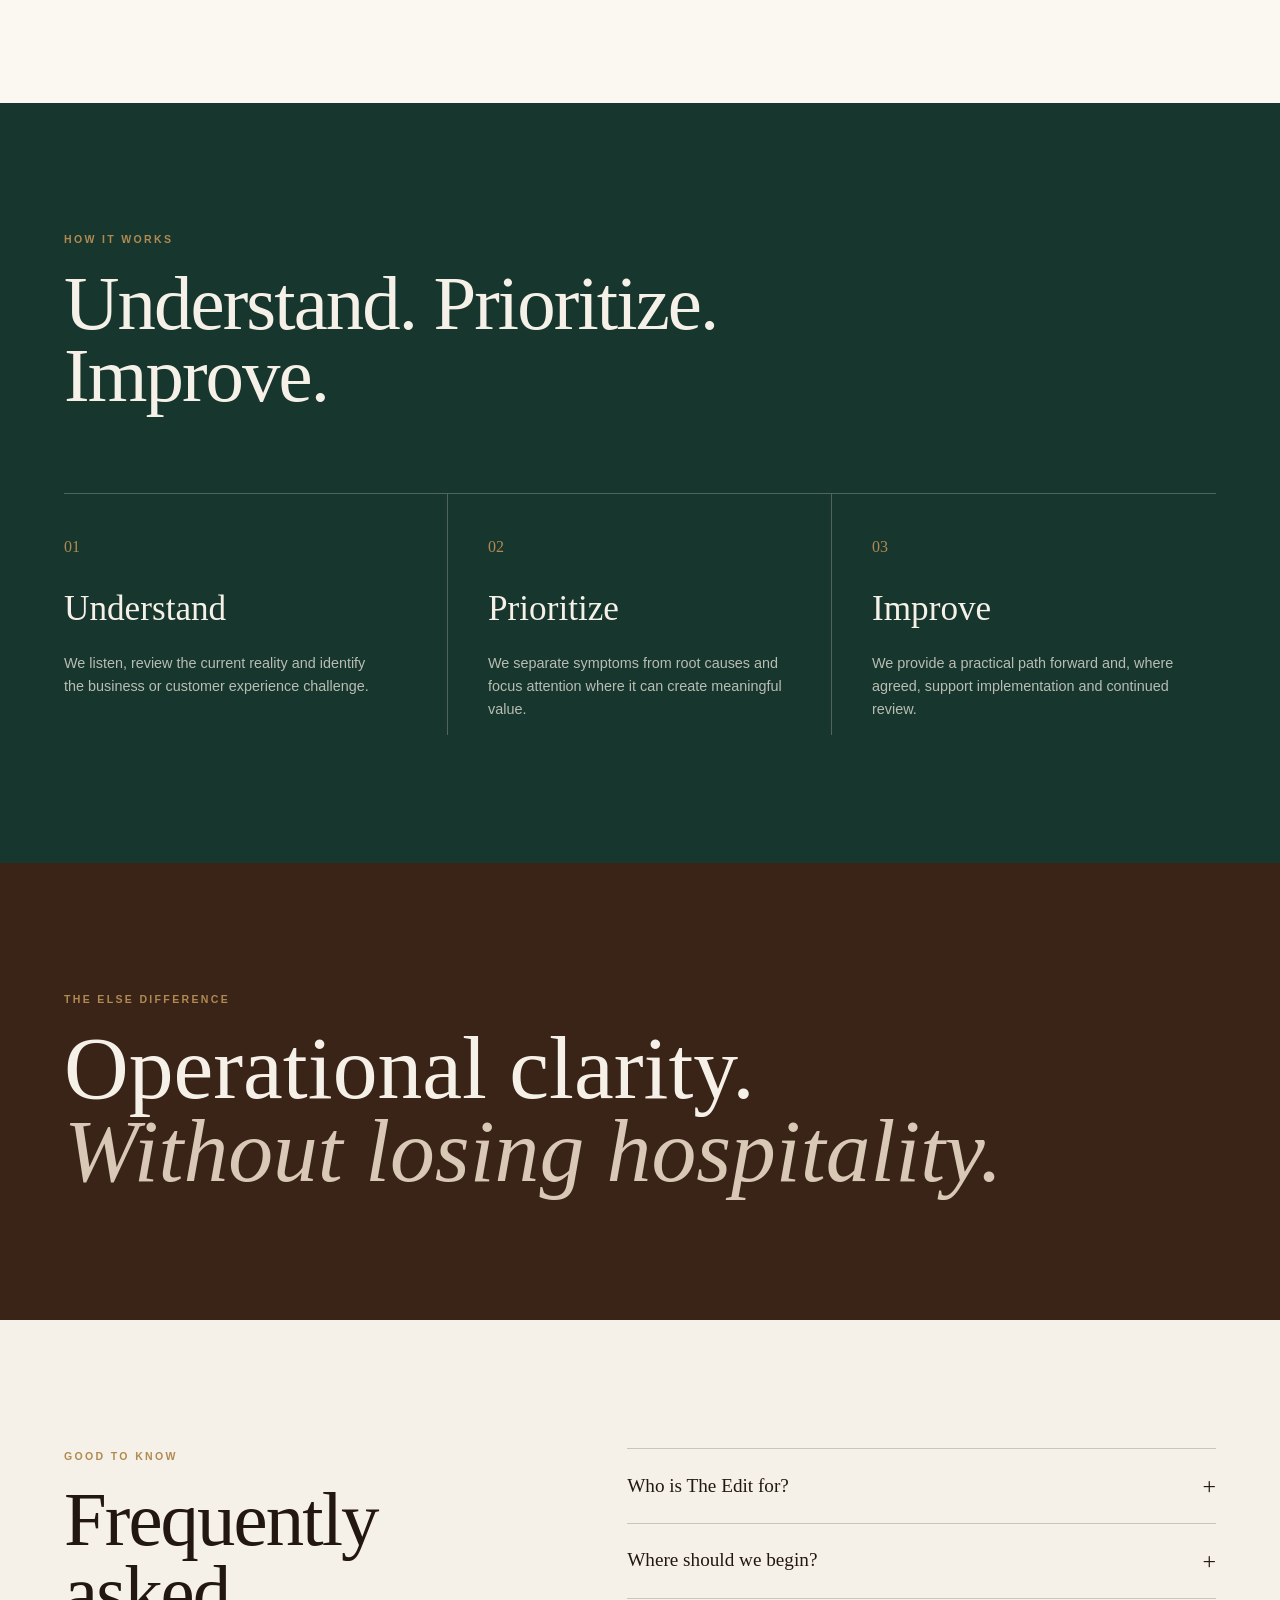
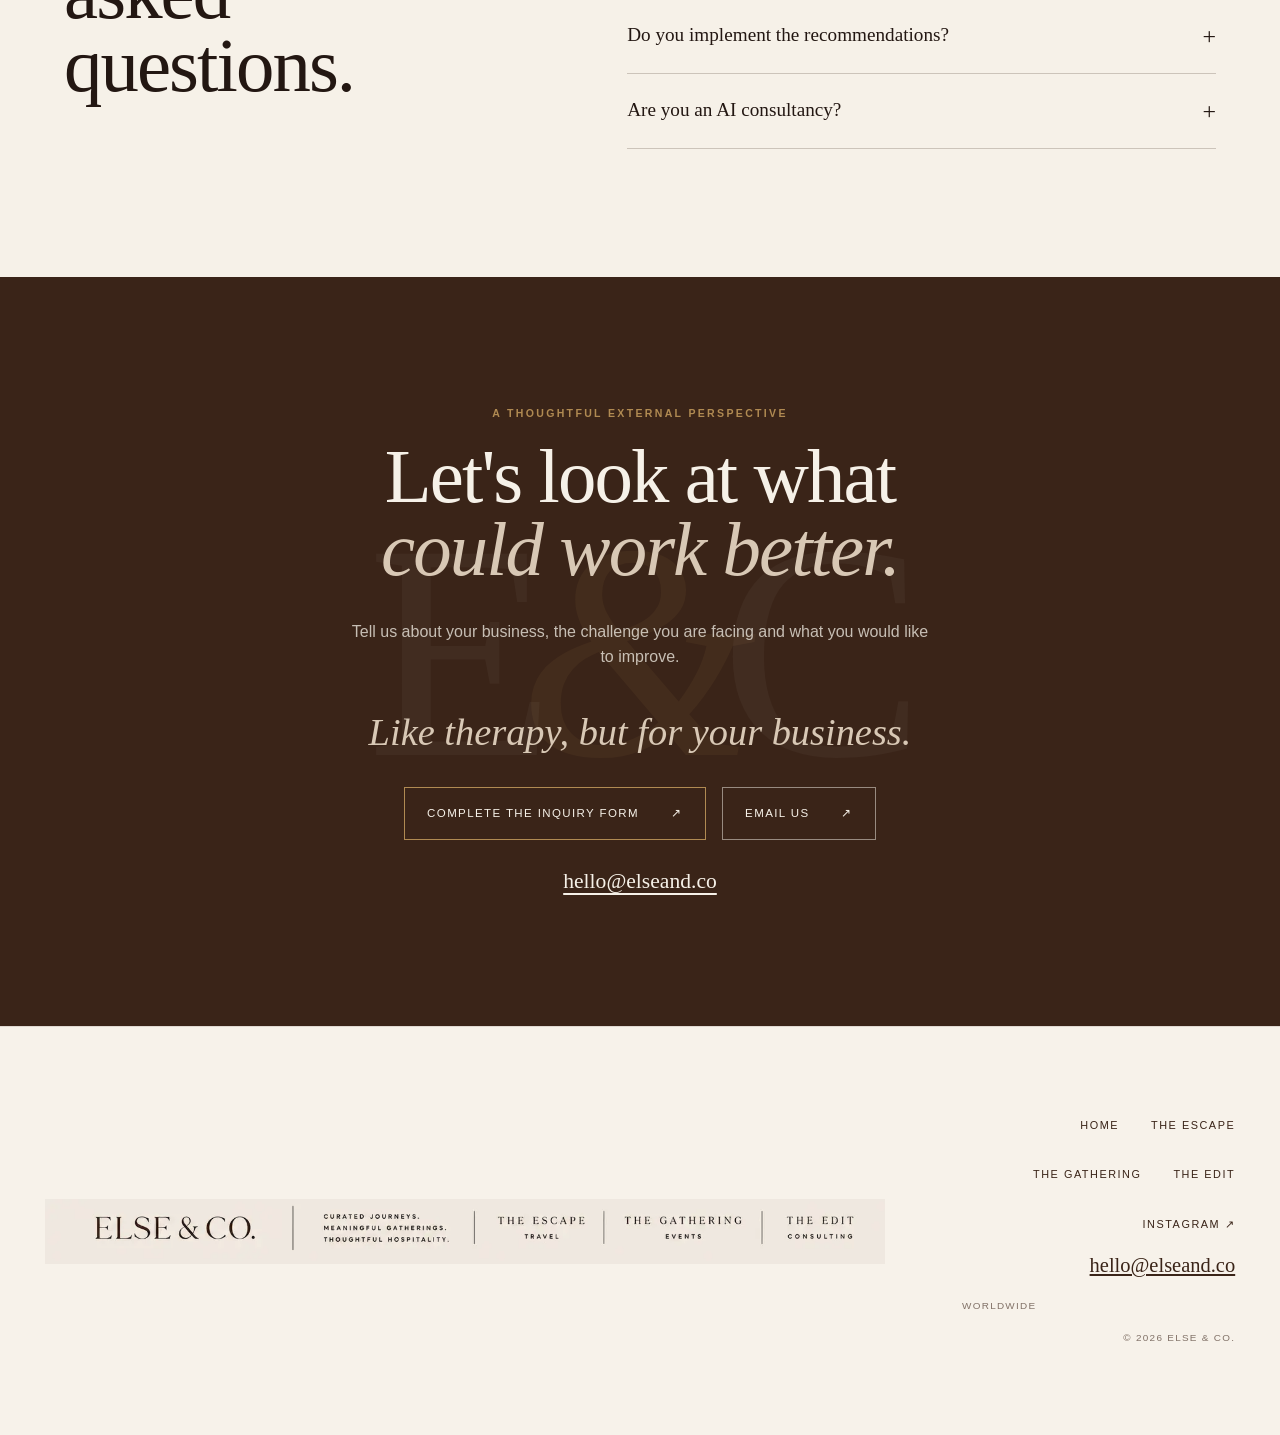
==== commit 26aff34e: "Add files via upload Website content and design revision" ====
--- a/edit/index.html
+++ b/edit/index.html
@@ -3,7 +3,7 @@
 <head>
   <meta charset="utf-8"><meta name="viewport" content="width=device-width, initial-scale=1">
   <title>The Edit | ELSE &amp; CO.</title>
-  <meta name="description" content="Travel and hospitality consulting for better operations, guest experiences, sales and efficiency.">
+  <meta name="description" content="Consulting for travel, hospitality and experience businesses ready to improve how they work.">
   <meta name="theme-color" content="#d8c8b5"><link rel="icon" href="../favicon.svg" type="image/svg+xml"><link rel="stylesheet" href="../styles.css">
   <noscript><style>.reveal{opacity:1;transform:none}</style></noscript><script src="../script.js" defer></script>
 </head>
@@ -12,39 +12,39 @@
   <header class="site-header" data-header>
     <a class="wordmark" href="../" aria-label="ELSE & CO. home">ELSE <span>&amp;</span> CO.</a>
     <button class="menu-toggle" type="button" aria-expanded="false" aria-controls="site-nav" data-menu-toggle><span class="sr-only">Open menu</span><span></span><span></span></button>
-    <nav class="site-nav" id="site-nav" aria-label="Main navigation" data-nav><a href="../escape/">The Escape</a><a href="../gathering/">The Gathering</a><a href="../edit/">The Edit</a><a class="nav-cta" href="#enquire">Let's talk</a></nav>
+    <nav class="site-nav" id="site-nav" aria-label="Main navigation" data-nav><div class="nav-dropdown" data-dropdown><button class="nav-dropdown-toggle" type="button" aria-expanded="false" data-dropdown-toggle>Our Services</button><div class="nav-dropdown-menu"><a href="../escape/">The Escape</a><a href="../gathering/">The Gathering</a><a href="../edit/">The Edit</a></div></div><a href="../#gallery">Gallery</a><a href="../#testimonials">Testimonials</a><a class="nav-cta" href="#enquire">Connect with ELSE</a></nav>
   </header>
 
   <main id="main">
     <section class="vertical-hero vertical-hero-edit" id="top">
-      <div class="vertical-hero-copy reveal"><p class="eyebrow">Travel &amp; Hospitality Consulting</p><h1>See what could<br><em>work better.</em></h1><p>We help hospitality businesses identify opportunities and build practical systems that improve the work behind the guest experience.</p><a class="button" href="#services">Explore our services <span aria-hidden="true">↓</span></a></div>
-      <div class="vertical-hero-logo reveal"><img src="../assets/logos/the-edit-logo.webp" alt="The Edit Consulting"></div>
+      <div class="vertical-hero-copy reveal"><p class="eyebrow">Consulting for Travel, Hospitality &amp; Experience Businesses</p><h1>See what could<br><em>work better.</em></h1><p>We help businesses in travel, hospitality and experiences improve their operations, sales, customer journeys and the way their teams work.</p><a class="button" href="#services">Explore our services <span aria-hidden="true">↓</span></a></div>
+      <div class="vertical-hero-logo reveal"><img src="../assets/logos/the-edit-circle.png" alt="The Edit Consulting"></div>
     </section>
 
-    <section class="vertical-intro section-pad"><p class="vertical-index">03</p><div class="reveal"><p class="eyebrow">What we do</p><h2>Sometimes you don't need<br>to start over. <em>You need to edit.</em></h2><p>We bring an operational, commercial and guest-centred perspective to hotels, villas, resorts, retreats and hospitality businesses ready to work smarter and deliver better.</p></div></section>
+    <section class="vertical-intro section-pad"><p class="vertical-index">03</p><div class="reveal"><p class="eyebrow">What we do</p><h2>Sometimes you don't need<br>to start over. <em>You need to edit.</em></h2><p>We bring an operational, commercial and customer focused perspective to travel, hospitality and experience businesses ready to work smarter and deliver better.</p></div></section>
 
     <section class="services-section section-pad" id="services">
       <div class="section-heading reveal"><p class="eyebrow">Ways to work with us</p><h2>Clear expertise.<br>Practical improvement.</h2></div>
       <div class="service-grid">
-        <article class="service-card reveal"><p class="service-number">01</p><h3>Hospitality Audit</h3><p class="service-lead">An entry-point review for businesses that know something is not working but need clarity on where to begin.</p><p class="service-price">From €750</p><details><summary>View full details</summary><div class="service-details"><ul><li>Initial consultation</li><li>Business and process review</li><li>Guest journey review</li><li>Operational review</li><li>Sales and group business review</li><li>Pain-point identification</li><li>Prioritized recommendations and action plan</li><li>Final presentation</li></ul></div></details></article>
-        <article class="service-card reveal"><p class="service-number">02</p><h3>Process &amp; Operations</h3><p class="service-lead">Better systems and workflows for the work guests may never see—but always feel.</p><p class="service-price">From €1,500</p><details><summary>View full details</summary><div class="service-details"><ul><li>Booking processes</li><li>Guest communication</li><li>Check-in and check-out</li><li>Group and event processes</li><li>Internal workflows and SOP development</li><li>Vendor management</li><li>Staff workflows</li><li>Process automation</li></ul></div></details></article>
-        <article class="service-card reveal"><p class="service-number">03</p><h3>Guest Experience</h3><p class="service-lead">A complete look at the guest journey—from before arrival through aftercare.</p><p class="service-price">From €1,500</p><details><summary>View full details</summary><div class="service-details"><p>We examine before arrival, arrival, stay, departure and aftercare, then identify opportunities across:</p><ul><li>Communication and personalization</li><li>Service and touchpoints</li><li>Upselling and revenue moments</li><li>Reviews and loyalty</li><li>VIP experience</li><li>Overall guest journey</li></ul></div></details></article>
-        <article class="service-card reveal"><p class="service-number">04</p><h3>Sales &amp; Commercial</h3><p class="service-lead">Commercial thinking that strengthens processes, partnerships and revenue opportunities.</p><p class="service-price">From €1,500</p><details><summary>View full details</summary><div class="service-details"><ul><li>Sales strategy</li><li>Group and event sales</li><li>Account management</li><li>Sales processes</li><li>CRM and process optimization</li><li>Partnership strategy</li><li>Market positioning</li><li>Sales collateral and revenue opportunities</li></ul></div></details></article>
-        <article class="service-card reveal"><p class="service-number">05</p><h3>AI &amp; Operational Efficiency</h3><p class="service-lead">Technology that reduces friction and repetitive work without losing the human touch.</p><p class="service-price">From €1,500</p><details><summary>View full details</summary><div class="service-details"><p>We identify where technology and AI can:</p><ul><li>Reduce repetitive work</li><li>Improve guest communication</li><li>Structure information</li><li>Automate workflows</li><li>Support sales</li><li>Improve internal processes</li><li>Save employee time</li></ul></div></details></article>
-        <article class="service-card reveal"><p class="service-number">06</p><h3>Ongoing Advisory</h3><p class="service-lead">An experienced external perspective and strategic partner available on a recurring basis.</p><p class="service-price">From €400/month</p><details><summary>View full details</summary><div class="service-details"><p>Monthly advisory can support:</p><ul><li>Decision making and prioritization</li><li>Implementation follow-up</li><li>Process and operational questions</li><li>Commercial and guest-experience initiatives</li><li>Review of new ideas and challenges</li><li>Four or more advisory hours per month</li></ul></div></details></article>
+        <article class="service-card reveal"><p class="service-number">01</p><h3>Business Audit</h3><p class="service-lead">An online review for businesses that know something is not working but need clarity on where to begin.</p><p class="service-price">Online consulting from €750</p><details><summary>View full details</summary><div class="service-details"><p>Includes:</p><ul><li>Initial online consultation</li><li>Business and process review</li><li>Customer journey review</li><li>Operational review</li><li>Sales and group business review</li><li>Priority identification</li><li>Recommendations and action plan</li><li>Final online presentation</li></ul></div></details></article>
+        <article class="service-card reveal"><p class="service-number">02</p><h3>Process &amp; Operations</h3><p class="service-lead">Better systems and workflows for the work customers may never see but always feel.</p><p class="service-price">From €1,500</p><details><summary>View full details</summary><div class="service-details"><p>Includes:</p><ul><li>Booking processes</li><li>Customer communication</li><li>Arrival and departure processes</li><li>Group and event processes</li><li>Internal workflows and SOP development</li><li>Vendor management</li><li>Staff workflows</li><li>Process automation</li></ul></div></details></article>
+        <article class="service-card reveal"><p class="service-number">03</p><h3>Customer Experience</h3><p class="service-lead">A complete look at the customer journey from the first interaction through aftercare.</p><p class="service-price">From €1,500</p><details><summary>View full details</summary><div class="service-details"><p>Includes:</p><ul><li>Communication and personalization</li><li>Service and touchpoints</li><li>Upselling and revenue moments</li><li>Reviews and loyalty</li><li>VIP experience</li><li>Overall customer journey</li></ul></div></details></article>
+        <article class="service-card reveal"><p class="service-number">04</p><h3>Sales &amp; Commercial</h3><p class="service-lead">Commercial thinking that strengthens processes, partnerships and revenue opportunities.</p><p class="service-price">From €1,500</p><details><summary>View full details</summary><div class="service-details"><p>Includes:</p><ul><li>Sales strategy</li><li>Group and event sales</li><li>Account management</li><li>Sales processes</li><li>CRM and process optimization</li><li>Partnership strategy</li><li>Market positioning</li><li>Sales collateral and revenue opportunities</li></ul></div></details></article>
+        <article class="service-card reveal"><p class="service-number">05</p><h3>AI &amp; Operational Efficiency</h3><p class="service-lead">Technology that reduces friction and repetitive work without losing the human touch.</p><p class="service-price">From €1,500</p><details><summary>View full details</summary><div class="service-details"><p>Includes:</p><ul><li>Opportunities to reduce repetitive work</li><li>Customer communication improvements</li><li>Information structure</li><li>Workflow automation</li><li>Sales support</li><li>Internal process improvements</li><li>Ways to save employee time</li></ul></div></details></article>
+        <article class="service-card reveal"><p class="service-number">06</p><h3>Ongoing Advisory</h3><p class="service-lead">An experienced external perspective and strategic partner available on a recurring basis.</p><p class="service-price">From €400 for 4 hours per month</p><details><summary>View full details</summary><div class="service-details"><p>Includes four advisory hours per month:</p><ul><li>Decision making and prioritization</li><li>Implementation follow up</li><li>Process and operational questions</li><li>Commercial and customer experience initiatives</li><li>Review of new ideas and challenges</li></ul><p>Additional time and support are quoted according to your requirements.</p></div></details></article>
       </div>
-      <p class="pricing-note reveal">Consulting proposals are tailored to property size, scope and implementation needs. Projects are normally quoted by scope rather than requiring clients to count hours.</p>
+      <p class="pricing-note reveal">The Business Audit is delivered online. In person consulting, site visits and travel are quoted separately. Larger projects are tailored to business size, scope and implementation needs.</p>
     </section>
 
-    <section class="process-section section-pad"><div class="section-heading reveal"><p class="eyebrow">How it works</p><h2>Understand. Prioritize. Improve.</h2></div><ol class="process-grid"><li class="reveal"><span>01</span><h3>Understand</h3><p>We listen, review the current reality and identify the business or guest-experience challenge.</p></li><li class="reveal"><span>02</span><h3>Prioritize</h3><p>We separate symptoms from root causes and focus attention where it can create meaningful value.</p></li><li class="reveal"><span>03</span><h3>Improve</h3><p>We provide a practical path forward and, where agreed, support implementation and follow-up.</p></li></ol></section>
+    <section class="process-section section-pad"><div class="section-heading reveal"><p class="eyebrow">How it works</p><h2>Understand. Prioritize. Improve.</h2></div><ol class="process-grid"><li class="reveal"><span>01</span><h3>Understand</h3><p>We listen, review the current reality and identify the business or customer experience challenge.</p></li><li class="reveal"><span>02</span><h3>Prioritize</h3><p>We separate symptoms from root causes and focus attention where it can create meaningful value.</p></li><li class="reveal"><span>03</span><h3>Improve</h3><p>We provide a practical path forward and, where agreed, support implementation and continued review.</p></li></ol></section>
 
     <section class="vertical-difference section-pad"><p class="eyebrow reveal">The ELSE difference</p><blockquote class="reveal">Operational clarity.<br><em>Without losing hospitality.</em></blockquote></section>
 
-    <section class="faq-section section-pad"><div class="section-heading reveal"><p class="eyebrow">Good to know</p><h2>Frequently asked questions.</h2></div><div class="faq-list"><details><summary>Who is The Edit for?</summary><p>We work with hotels, villas, resorts, retreats and other travel or hospitality businesses that want stronger operations, guest experiences or commercial processes.</p></details><details><summary>Where should we begin?</summary><p>If the challenge is not yet clearly defined, the Hospitality Audit is the best starting point. It creates a prioritized view before a larger engagement is proposed.</p></details><details><summary>Do you implement the recommendations?</summary><p>Implementation support can be included in a project or continued through Ongoing Advisory. The exact responsibilities and deliverables are confirmed in the proposal.</p></details><details><summary>Are you an AI consultancy?</summary><p>No. We are hospitality consultants who use technology and AI where it can reduce friction, improve communication and save time without weakening the human experience.</p></details></div></section>
+    <section class="faq-section section-pad"><div class="section-heading reveal"><p class="eyebrow">Good to know</p><h2>Frequently asked questions.</h2></div><div class="faq-list"><details><summary>Who is The Edit for?</summary><p>We work with travel, hospitality and experience businesses that want stronger operations, customer journeys, sales or internal processes.</p></details><details><summary>Where should we begin?</summary><p>If the challenge is not yet clearly defined, the Business Audit is the best starting point. It creates a prioritized view before a larger engagement is proposed.</p></details><details><summary>Do you implement the recommendations?</summary><p>Implementation support can be included in a project or continued through Ongoing Advisory. The exact responsibilities and deliverables are confirmed in the proposal.</p></details><details><summary>Are you an AI consultancy?</summary><p>No. We are business consultants who use technology and AI when it can reduce friction, improve communication and save time without weakening the human experience.</p></details></div></section>
 
-    <section class="contact section-pad" id="enquire"><div class="contact-copy reveal"><p class="eyebrow">A thoughtful external perspective</p><h2>Let's look at what<br><em>could work better.</em></h2><p>Tell us about your business, the challenge you are facing and what you would like to improve.</p><a class="button" href="mailto:hello@elseand.co?subject=The%20Edit%20inquiry">Let's talk <span aria-hidden="true">↗</span></a></div><div class="contact-mark" aria-hidden="true"><span>E</span><span>&amp;</span></div></section>
+    <section class="contact section-pad" id="enquire"><div class="contact-copy reveal"><p class="eyebrow">A thoughtful external perspective</p><h2>Let's look at what<br><em>could work better.</em></h2><p>Tell us about your business, the challenge you are facing and what you would like to improve.</p><p class="closing-statement">Like therapy, but for your business.</p><div class="contact-actions"><a class="button" href="../inquiry/?service=The%20Edit">Complete the inquiry form <span aria-hidden="true">↗</span></a><a class="button button-secondary" href="mailto:hello@elseand.co?subject=The%20Edit%20inquiry">Email us <span aria-hidden="true">↗</span></a></div><a class="visible-email" href="mailto:hello@elseand.co">hello@elseand.co</a></div><div class="contact-mark" aria-hidden="true"><span>E</span><span>&amp;</span><span>C</span></div></section>
   </main>
 
-  <footer class="site-footer"><img class="footer-lockup" src="../assets/logos/else-co-horizontal-lockup.webp" alt="ELSE & CO. — Curated journeys, meaningful gatherings, thoughtful hospitality. The Escape, The Gathering and The Edit."><div class="footer-meta"><div class="footer-links"><a href="../">Home</a><a href="https://www.instagram.com/elseand.co/" target="_blank" rel="noreferrer">Instagram ↗</a><a href="mailto:hello@elseand.co">Email ↗</a></div><p>Stockholm · Worldwide</p><p>© <span data-year></span> ELSE &amp; CO.</p></div></footer>
+  <footer class="site-footer"><img class="footer-lockup" src="../assets/logos/else-co-horizontal-lockup.webp" alt="ELSE & CO. Curated journeys, meaningful gatherings and thoughtful hospitality."><div class="footer-meta"><div class="footer-links"><a href="../">Home</a><a href="../escape/">The Escape</a><a href="../gathering/">The Gathering</a><a href="../edit/">The Edit</a><a href="https://www.instagram.com/elseand.co/" target="_blank" rel="noreferrer">Instagram ↗</a></div><a class="footer-email" href="mailto:hello@elseand.co">hello@elseand.co</a><p>Worldwide</p><p>© <span data-year></span> ELSE &amp; CO.</p></div></footer>
 </body>
 </html>
--- a/styles.css
+++ b/styles.css
@@ -49,6 +49,13 @@
 .site-nav a:not(.nav-cta)::after { display: block; width: 0; height: 1px; content: ""; background: currentColor; transition: width .3s ease; }
 .site-nav a:hover::after { width: 100%; }
 .nav-cta { padding: .65rem 1rem; border: 1px solid currentColor; }
+.nav-dropdown { position: relative; }
+.nav-dropdown-toggle { display: inline-flex; gap: .45rem; align-items: center; padding: 0; border: 0; color: inherit; background: none; cursor: pointer; font-size: inherit; font-weight: inherit; letter-spacing: inherit; text-transform: inherit; }
+.nav-dropdown-toggle::after { content: "⌄"; font-size: .8rem; transition: transform .25s ease; }
+.nav-dropdown-menu { position: absolute; top: calc(100% + 1rem); left: 50%; display: grid; min-width: 220px; padding: .65rem; color: var(--espresso); background: rgba(246,241,232,.98); box-shadow: 0 18px 50px rgba(35,23,18,.15); opacity: 0; visibility: hidden; transform: translate(-50%,-8px); transition: opacity .25s, transform .25s, visibility .25s; }
+.nav-dropdown-menu a { padding: .75rem .8rem; white-space: nowrap; }
+.nav-dropdown:hover .nav-dropdown-menu, .nav-dropdown:focus-within .nav-dropdown-menu, .nav-dropdown.open .nav-dropdown-menu { opacity: 1; visibility: visible; transform: translate(-50%,0); }
+.nav-dropdown.open .nav-dropdown-toggle::after { transform: rotate(180deg); }
 .menu-toggle { display: none; color: inherit; background: none; border: 0; }
 
 .hero {
@@ -133,19 +140,24 @@
 .founder .founder-note { max-width: 480px; margin-top: 1rem; color: var(--taupe); font-family: var(--serif); font-size: 1.2rem; letter-spacing: 0; text-transform: none; }
 
 .contact { position: relative; display: grid; min-height: 700px; place-items: center; overflow: hidden; color: var(--cream); text-align: center; background: var(--espresso); }
-.contact-copy { position: relative; z-index: 2; }
+.contact-copy { position: relative; z-index: 2; width: min(850px, 100%); }
 .contact h2 em { color: var(--beige); font-weight: 400; }
 .contact-copy > p:not(.eyebrow) { max-width: 580px; margin: 2rem auto; color: rgba(246,241,232,.75); }
 .button { display: inline-flex; gap: 2rem; align-items: center; margin-top: 1rem; padding: 1rem 1.4rem; border: 1px solid var(--gold); color: var(--cream); font-size: .72rem; font-weight: 500; letter-spacing: .12em; text-decoration: none; text-transform: uppercase; transition: color .3s, background .3s; }
 .button:hover { color: var(--espresso); background: var(--gold); }
-.contact-mark { position: absolute; display: flex; inset: 0; align-items: center; justify-content: center; color: rgba(246,241,232,.035); font-family: var(--serif); font-size: 40vw; line-height: 1; }
-.contact-mark span:last-child { color: rgba(176,138,82,.08); font-style: italic; }
-
-.site-footer { display: grid; padding: clamp(3rem, 6vw, 5.5rem) max(3.5vw, calc((100vw - 1280px)/2)); color: var(--espresso); background: #f7f2ea; grid-template-columns: minmax(280px, 1.15fr) .85fr; gap: clamp(3rem, 8vw, 8rem); align-items: end; border-top: 1px solid rgba(58,36,24,.12); }
-.footer-lockup { display: block; width: min(100%, 640px); height: auto; mix-blend-mode: multiply; }
+.contact-mark { position: absolute; display: flex; inset: 0; align-items: center; justify-content: center; color: rgba(246,241,232,.035); font-family: var(--serif); font-size: clamp(9rem, 24vw, 24rem); line-height: 1; letter-spacing: -.12em; transform: translateX(-.04em); }
+.contact-mark span:nth-child(2) { color: rgba(176,138,82,.08); font-style: italic; }
+.contact-actions { display: flex; justify-content: center; gap: 1rem; flex-wrap: wrap; }
+.button-secondary { border-color: rgba(246,241,232,.5); }
+.visible-email { display: block; width: fit-content; margin: 1.5rem auto 0; color: var(--cream); font-family: var(--serif); font-size: clamp(1.05rem,2vw,1.35rem); text-underline-offset: .3rem; }
+.closing-statement { margin: 2rem auto .5rem !important; color: var(--beige) !important; font-family: var(--serif); font-size: clamp(1.55rem,3vw,2.5rem); font-style: italic; }
+
+.site-footer { display: grid; padding: clamp(4rem, 7vw, 7rem) max(3.5vw, calc((100vw - 1500px)/2)); color: var(--espresso); background: #f7f2ea; grid-template-columns: minmax(520px, 2fr) .65fr; gap: clamp(3rem, 6vw, 6rem); align-items: center; border-top: 1px solid rgba(58,36,24,.12); }
+.footer-lockup { display: block; width: min(100%, 1150px); height: auto; mix-blend-mode: multiply; }
 .footer-meta { display: grid; gap: 1rem; align-content: end; }
 .footer-links { display: flex; justify-content: flex-end; gap: 2rem; flex-wrap: wrap; }
 .footer-links a { font-size: .68rem; letter-spacing: .14em; text-decoration: none; text-transform: uppercase; }
+.footer-email { justify-self: end; font-family: var(--serif); font-size: clamp(1.05rem,1.6vw,1.35rem); text-transform: none; }
 .site-footer p { margin: 0; color: rgba(58,36,24,.62); font-size: .62rem; letter-spacing: .13em; text-transform: uppercase; }
 .site-footer p:last-child { text-align: right; }
 
@@ -166,7 +178,7 @@
 .vertical-hero-edit .vertical-hero-copy > p:not(.eyebrow) { color: rgba(58,36,24,.72); }
 .vertical-hero-edit .button { color: var(--espresso); }
 .vertical-hero-logo { display: grid; aspect-ratio: 1; place-items: center; background: rgba(251,248,242,.97); border-radius: 50%; box-shadow: 0 25px 80px rgba(0,0,0,.12); overflow: hidden; }
-.vertical-hero-logo img { width: 92%; height: auto; mix-blend-mode: multiply; }
+.vertical-hero-logo img { width: 100%; height: 100%; object-fit: contain; }
 .vertical-intro { display: grid; background: var(--cream); grid-template-columns: .3fr 1.7fr; gap: 2rem; }
 .vertical-index { margin: 0; color: var(--gold); font-family: var(--serif); }
 .vertical-intro > div { max-width: 920px; }
@@ -209,6 +221,43 @@
 .faq-list summary { padding: 1.35rem 0; font-family: var(--serif); font-size: 1.2rem; font-weight: 400; letter-spacing: 0; text-transform: none; }
 .faq-list details p { max-width: 650px; margin: -.25rem 0 1.6rem; color: var(--taupe); }
 
+.gallery-section { color: var(--cream); background: var(--forest); }
+.gallery-section .section-heading h2, .testimonials-section .section-heading h2 { color: inherit; }
+.gallery-grid { display: grid; grid-template-columns: 1.2fr .8fr 1fr; grid-auto-rows: minmax(260px,32vw); gap: 1rem; }
+.gallery-card { position: relative; display: flex; padding: 1.5rem; align-items: flex-end; overflow: hidden; background: var(--taupe); }
+.gallery-card::before { position: absolute; inset: 0; content: ""; opacity: .9; transition: transform .5s ease; }
+.gallery-card:hover::before { transform: scale(1.04); }
+.gallery-card:nth-child(1)::before { background: linear-gradient(145deg,#557364,#17362d 60%,#b08a52); }
+.gallery-card:nth-child(2)::before { background: radial-gradient(circle at 65% 30%,#f6f1e8 0 12%,transparent 13%),linear-gradient(135deg,#8a7563,#3a2418); }
+.gallery-card:nth-child(3)::before { background: linear-gradient(45deg,#d8c8b5 0 33%,#f6f1e8 33% 66%,#8a7563 66%); }
+.gallery-card:nth-child(4)::before { background: radial-gradient(circle at center,#b08a52 0 18%,#3a2418 19% 50%,#17362d 51%); }
+.gallery-card:nth-child(5)::before { background: linear-gradient(160deg,#f6f1e8,#d8c8b5 50%,#3a2418 51%); }
+.gallery-card:nth-child(6)::before { background: linear-gradient(120deg,#17362d,#8a7563); }
+.gallery-card span { position: relative; z-index: 1; font-size: .65rem; letter-spacing: .16em; text-transform: uppercase; }
+.gallery-note { max-width: 720px; margin: 2rem 0 0 auto; color: rgba(246,241,232,.72); font-family: var(--serif); }
+.testimonials-section { background: var(--cream); }
+.testimonial-empty { display: grid; min-height: 260px; padding: clamp(2rem,5vw,4rem); place-items: center; text-align: center; border: 1px solid rgba(58,36,24,.18); }
+.testimonial-empty p { max-width: 650px; margin: 0; color: var(--taupe); font-family: var(--serif); font-size: clamp(1.3rem,2.5vw,2rem); }
+.google-review-actions { display: flex; justify-content: center; gap: 1rem; margin-top: 2rem; flex-wrap: wrap; }
+.google-review-actions .button { color: var(--espresso); }
+
+.inquiry-page { background: var(--cream); }
+.inquiry-page .site-header:not(.scrolled) { color: var(--espresso); }
+.inquiry-main { min-height: 100svh; padding-top: 10rem; }
+.inquiry-layout { display: grid; grid-template-columns: .8fr 1.2fr; gap: clamp(3rem,8vw,8rem); align-items: start; }
+.inquiry-intro h1 { margin: 0; font-family: var(--serif); font-size: clamp(3.6rem,7vw,7rem); font-weight: 400; line-height: .9; }
+.inquiry-intro h1 em { color: var(--taupe); font-weight: 400; }
+.inquiry-intro > p:not(.eyebrow) { max-width: 520px; margin-top: 2rem; color: var(--taupe); }
+.inquiry-intro .visible-email { margin: 2rem 0 0; color: var(--espresso); }
+.inquiry-form { display: grid; gap: 1.25rem; padding: clamp(1.6rem,4vw,3.5rem); background: var(--paper); border: 1px solid rgba(58,36,24,.16); }
+.form-field { display: grid; gap: .5rem; }
+.form-field label { font-size: .66rem; font-weight: 600; letter-spacing: .14em; text-transform: uppercase; }
+.form-field input, .form-field select, .form-field textarea { width: 100%; padding: .95rem 0; color: var(--espresso); background: transparent; border: 0; border-bottom: 1px solid rgba(58,36,24,.3); border-radius: 0; font: inherit; }
+.form-field textarea { min-height: 150px; resize: vertical; }
+.form-field input:focus, .form-field select:focus, .form-field textarea:focus { outline: 0; border-color: var(--gold); }
+.inquiry-form .button { justify-content: space-between; color: var(--espresso); background: transparent; cursor: pointer; }
+.form-note { margin: 0; color: var(--taupe); font-size: .78rem; }
+
 .reveal { opacity: 0; transform: translateY(28px); transition: opacity .8s ease, transform .8s cubic-bezier(.2,.7,.2,1); }
 .reveal.visible { opacity: 1; transform: translateY(0); }
 @media (prefers-reduced-motion: reduce) { html { scroll-behavior: auto; } .reveal { opacity: 1; transform: none; transition: none; } }
@@ -224,6 +273,11 @@
   .site-nav.open { transform: translateX(0); }
   .site-nav a { font-family: var(--serif); font-size: 2rem; letter-spacing: 0; text-transform: none; }
   .site-nav .nav-cta { margin-top: 1rem; font-family: var(--sans); font-size: .68rem; letter-spacing: .12em; text-transform: uppercase; }
+  .nav-dropdown { width: min(82vw,360px); text-align: center; }
+  .nav-dropdown-toggle { font-family: var(--serif); font-size: 2rem; letter-spacing: 0; text-transform: none; }
+  .nav-dropdown-menu { position: static; display: none; min-width: 0; margin-top: .75rem; padding: .5rem; color: var(--cream); background: rgba(246,241,232,.08); box-shadow: none; opacity: 1; visibility: visible; transform: none; }
+  .nav-dropdown.open .nav-dropdown-menu { display: grid; transform: none; }
+  .nav-dropdown-menu a { font-family: var(--sans); font-size: .78rem; letter-spacing: .12em; text-transform: uppercase; }
   .hero h1 { font-size: clamp(4.1rem, 17vw, 7rem); }
   .hero-intro { margin-top: 2.5rem; }
   .orbit-one { width: 120vw; }
@@ -247,6 +301,12 @@
   .process-grid { grid-template-columns: 1fr; }
   .process-grid li, .process-grid li + li { padding: 2rem 0; border-right: 0; border-bottom: 1px solid rgba(246,241,232,.25); }
   .faq-section { grid-template-columns: 1fr; gap: 3rem; }
+  .gallery-grid { grid-template-columns: 1fr 1fr; grid-auto-rows: minmax(230px,50vw); }
+  .inquiry-layout { grid-template-columns: 1fr; }
+  .site-footer { grid-template-columns: 1fr; }
+  .footer-links { justify-content: flex-start; }
+  .footer-email { justify-self: start; }
+  .site-footer p:last-child { text-align: left; }
 }
 
 @media (max-width: 560px) {
@@ -262,10 +322,15 @@
   .world-logo-panel { min-height: 270px; }
   .contact { min-height: 650px; }
   .site-footer { grid-template-columns: 1fr; }
+  .footer-lockup { width: 100%; }
   .footer-links { justify-content: flex-start; }
+  .footer-email { justify-self: start; }
   .site-footer p:last-child { text-align: left; }
   .service-card { min-height: 0; }
   .service-details ul { columns: 1; }
   .vertical-hero-copy h1 { font-size: clamp(3.3rem, 15vw, 5rem); }
   .vertical-hero-logo { width: 84vw; }
-}
+  .gallery-grid { grid-template-columns: 1fr; grid-auto-rows: 72vw; }
+  .contact-actions { flex-direction: column; align-items: stretch; }
+  .contact-actions .button { justify-content: space-between; }
+}
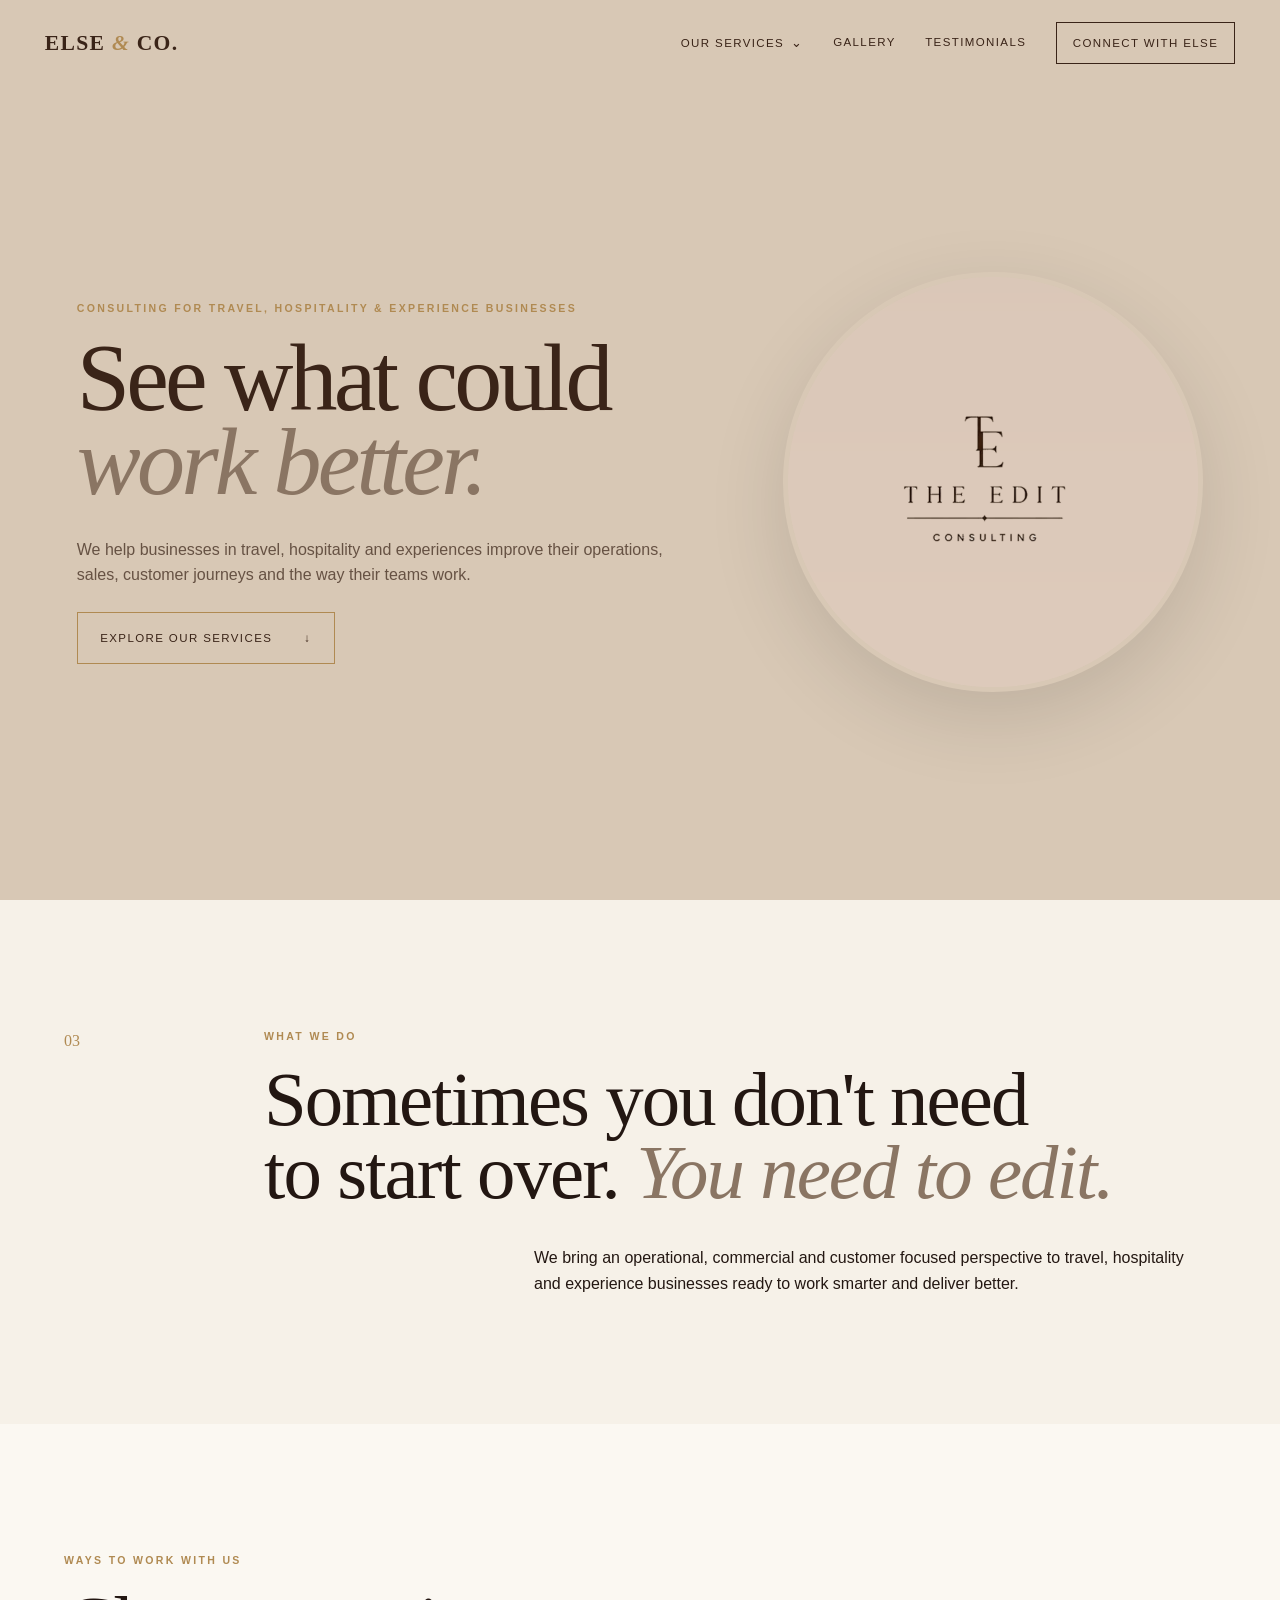
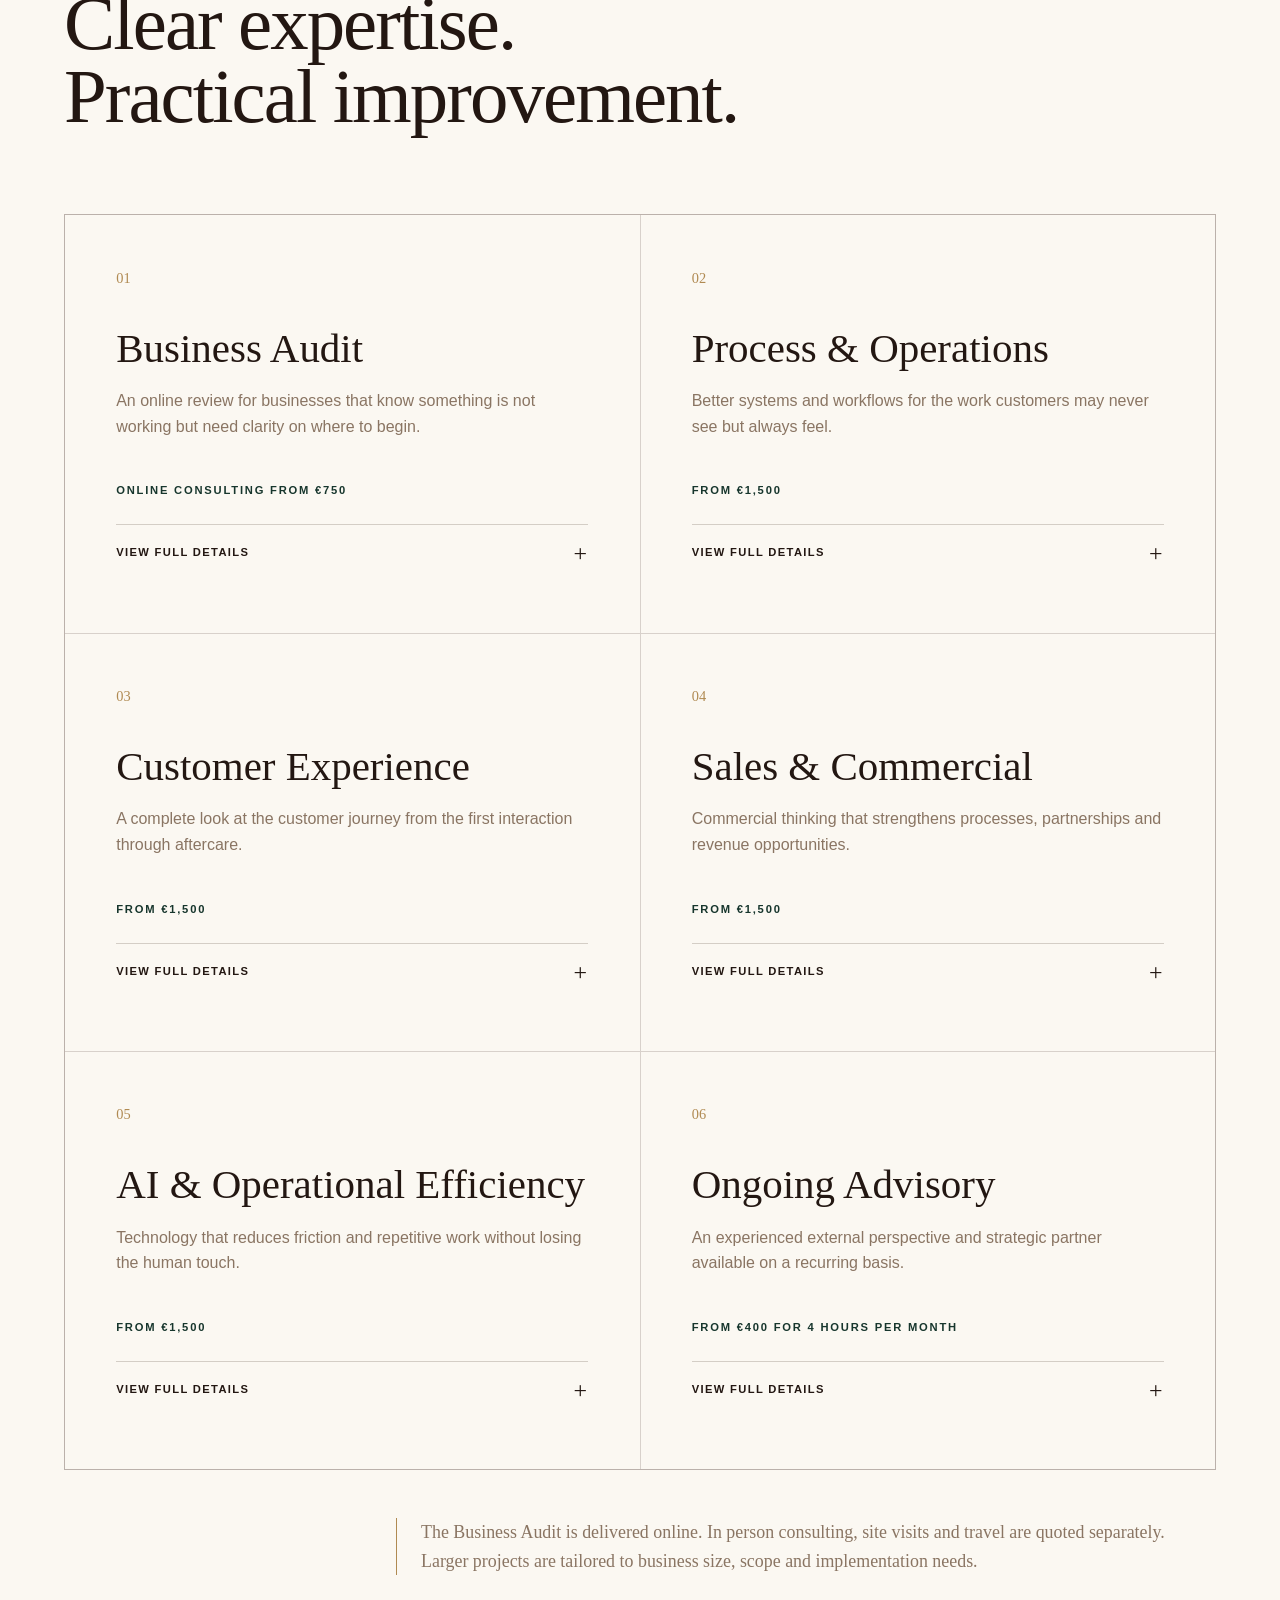
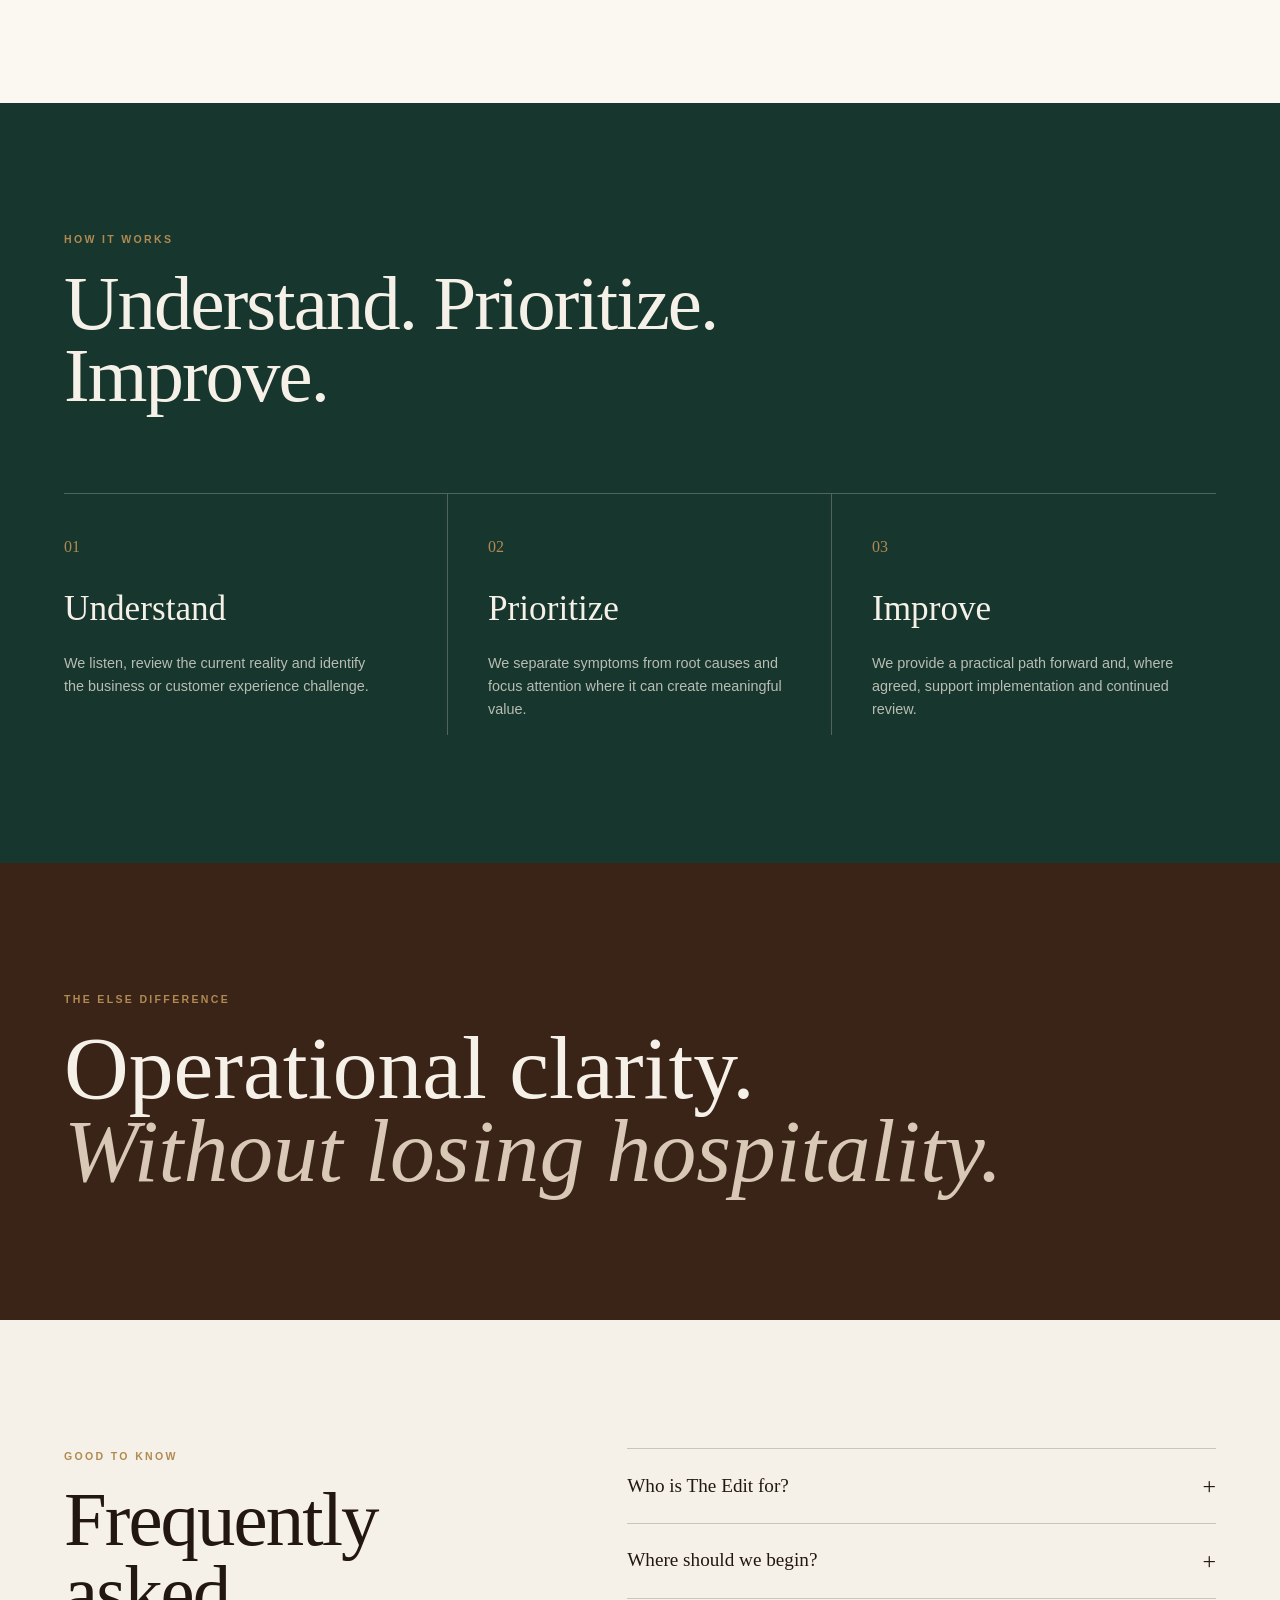
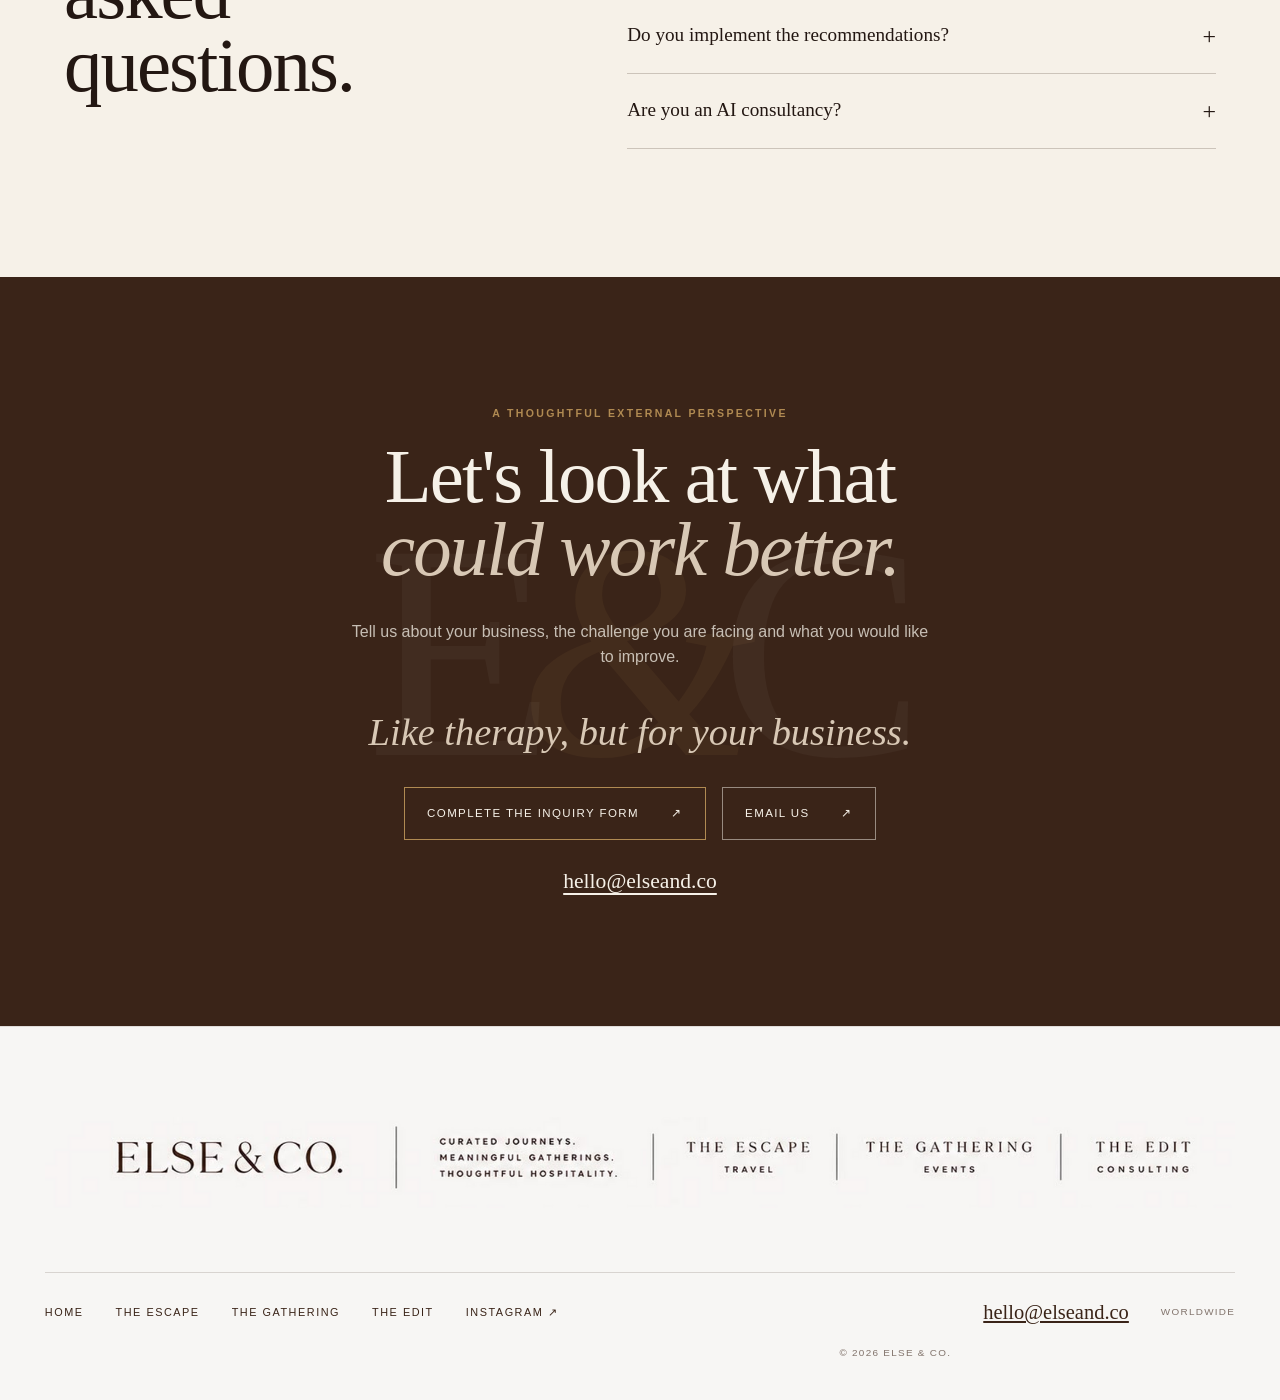
==== commit 09203aa1: "Add files via upload" ====
--- a/edit/index.html
+++ b/edit/index.html
@@ -18,7 +18,7 @@
   <main id="main">
     <section class="vertical-hero vertical-hero-edit" id="top">
       <div class="vertical-hero-copy reveal"><p class="eyebrow">Consulting for Travel, Hospitality &amp; Experience Businesses</p><h1>See what could<br><em>work better.</em></h1><p>We help businesses in travel, hospitality and experiences improve their operations, sales, customer journeys and the way their teams work.</p><a class="button" href="#services">Explore our services <span aria-hidden="true">↓</span></a></div>
-      <div class="vertical-hero-logo reveal"><img src="../assets/logos/the-edit-circle.png" alt="The Edit Consulting"></div>
+      <div class="vertical-hero-logo reveal"><img src="../assets/logos/the-edit-circle.png" alt="The Edit Consulting" width="3000" height="3000" decoding="async"></div>
     </section>
 
     <section class="vertical-intro section-pad"><p class="vertical-index">03</p><div class="reveal"><p class="eyebrow">What we do</p><h2>Sometimes you don't need<br>to start over. <em>You need to edit.</em></h2><p>We bring an operational, commercial and customer focused perspective to travel, hospitality and experience businesses ready to work smarter and deliver better.</p></div></section>
@@ -45,6 +45,6 @@
     <section class="contact section-pad" id="enquire"><div class="contact-copy reveal"><p class="eyebrow">A thoughtful external perspective</p><h2>Let's look at what<br><em>could work better.</em></h2><p>Tell us about your business, the challenge you are facing and what you would like to improve.</p><p class="closing-statement">Like therapy, but for your business.</p><div class="contact-actions"><a class="button" href="../inquiry/?service=The%20Edit">Complete the inquiry form <span aria-hidden="true">↗</span></a><a class="button button-secondary" href="mailto:hello@elseand.co?subject=The%20Edit%20inquiry">Email us <span aria-hidden="true">↗</span></a></div><a class="visible-email" href="mailto:hello@elseand.co">hello@elseand.co</a></div><div class="contact-mark" aria-hidden="true"><span>E</span><span>&amp;</span><span>C</span></div></section>
   </main>
 
-  <footer class="site-footer"><img class="footer-lockup" src="../assets/logos/else-co-horizontal-lockup.webp" alt="ELSE & CO. Curated journeys, meaningful gatherings and thoughtful hospitality."><div class="footer-meta"><div class="footer-links"><a href="../">Home</a><a href="../escape/">The Escape</a><a href="../gathering/">The Gathering</a><a href="../edit/">The Edit</a><a href="https://www.instagram.com/elseand.co/" target="_blank" rel="noreferrer">Instagram ↗</a></div><a class="footer-email" href="mailto:hello@elseand.co">hello@elseand.co</a><p>Worldwide</p><p>© <span data-year></span> ELSE &amp; CO.</p></div></footer>
+  <footer class="site-footer"><img class="footer-lockup" src="../assets/logos/else-co-horizontal-lockup.png" alt="ELSE & CO. Curated journeys, meaningful gatherings and thoughtful hospitality." width="4000" height="308" loading="lazy" decoding="async"><div class="footer-meta"><div class="footer-links"><a href="../">Home</a><a href="../escape/">The Escape</a><a href="../gathering/">The Gathering</a><a href="../edit/">The Edit</a><a href="https://www.instagram.com/elseand.co/" target="_blank" rel="noreferrer">Instagram ↗</a></div><a class="footer-email" href="mailto:hello@elseand.co">hello@elseand.co</a><p>Worldwide</p><p>© <span data-year></span> ELSE &amp; CO.</p></div></footer>
 </body>
 </html>
--- a/styles.css
+++ b/styles.css
@@ -152,17 +152,17 @@
 .visible-email { display: block; width: fit-content; margin: 1.5rem auto 0; color: var(--cream); font-family: var(--serif); font-size: clamp(1.05rem,2vw,1.35rem); text-underline-offset: .3rem; }
 .closing-statement { margin: 2rem auto .5rem !important; color: var(--beige) !important; font-family: var(--serif); font-size: clamp(1.55rem,3vw,2.5rem); font-style: italic; }
 
-.site-footer { display: grid; padding: clamp(4rem, 7vw, 7rem) max(3.5vw, calc((100vw - 1500px)/2)); color: var(--espresso); background: #f7f2ea; grid-template-columns: minmax(520px, 2fr) .65fr; gap: clamp(3rem, 6vw, 6rem); align-items: center; border-top: 1px solid rgba(58,36,24,.12); }
-.footer-lockup { display: block; width: min(100%, 1150px); height: auto; mix-blend-mode: multiply; }
-.footer-meta { display: grid; gap: 1rem; align-content: end; }
-.footer-links { display: flex; justify-content: flex-end; gap: 2rem; flex-wrap: wrap; }
+.site-footer { display: grid; padding: clamp(4rem, 7vw, 7rem) max(3.5vw, calc((100vw - 1500px)/2)) 2.5rem; color: var(--espresso); background: #f7f6f4; grid-template-columns: 1fr; gap: clamp(2.5rem, 5vw, 4.5rem); border-top: 1px solid rgba(58,36,24,.12); }
+.footer-lockup { display: block; width: 100%; height: auto; }
+.footer-meta { display: grid; padding-top: 1.4rem; grid-template-columns: minmax(0,1fr) auto auto; gap: 1rem 2rem; align-items: center; border-top: 1px solid rgba(58,36,24,.16); }
+.footer-links { display: flex; justify-content: flex-start; gap: 2rem; flex-wrap: wrap; }
 .footer-links a { font-size: .68rem; letter-spacing: .14em; text-decoration: none; text-transform: uppercase; }
 .footer-email { justify-self: end; font-family: var(--serif); font-size: clamp(1.05rem,1.6vw,1.35rem); text-transform: none; }
 .site-footer p { margin: 0; color: rgba(58,36,24,.62); font-size: .62rem; letter-spacing: .13em; text-transform: uppercase; }
 .site-footer p:last-child { text-align: right; }
 
-.world-logo-panel { display: grid; min-height: 420px; margin: 2rem; place-items: center; overflow: hidden; background: rgba(251,248,242,.96); }
-.world-logo-panel img { display: block; width: min(82%, 430px); height: auto; mix-blend-mode: multiply; }
+.world-logo-panel { display: grid; min-height: 420px; margin: 2rem; place-items: center; overflow: hidden; background: transparent; }
+.world-logo-panel img { display: block; width: min(88%, 460px); height: auto; }
 
 /* Vertical landing pages */
 .vertical-hero { display: grid; min-height: 100svh; padding: 9rem max(6vw, calc((100vw - 1280px)/2)) 5rem; color: var(--cream); grid-template-columns: 1.18fr .82fr; gap: clamp(3rem, 8vw, 8rem); align-items: center; }
@@ -177,7 +177,7 @@
 .vertical-hero-copy > p:not(.eyebrow) { max-width: 600px; margin: 2rem 0 .5rem; color: rgba(246,241,232,.78); font-size: 1rem; }
 .vertical-hero-edit .vertical-hero-copy > p:not(.eyebrow) { color: rgba(58,36,24,.72); }
 .vertical-hero-edit .button { color: var(--espresso); }
-.vertical-hero-logo { display: grid; aspect-ratio: 1; place-items: center; background: rgba(251,248,242,.97); border-radius: 50%; box-shadow: 0 25px 80px rgba(0,0,0,.12); overflow: hidden; }
+.vertical-hero-logo { display: grid; aspect-ratio: 1; place-items: center; background: transparent; border-radius: 50%; box-shadow: 0 25px 80px rgba(0,0,0,.12); overflow: hidden; }
 .vertical-hero-logo img { width: 100%; height: 100%; object-fit: contain; }
 .vertical-intro { display: grid; background: var(--cream); grid-template-columns: .3fr 1.7fr; gap: 2rem; }
 .vertical-index { margin: 0; color: var(--gold); font-family: var(--serif); }
@@ -303,10 +303,10 @@
   .faq-section { grid-template-columns: 1fr; gap: 3rem; }
   .gallery-grid { grid-template-columns: 1fr 1fr; grid-auto-rows: minmax(230px,50vw); }
   .inquiry-layout { grid-template-columns: 1fr; }
-  .site-footer { grid-template-columns: 1fr; }
-  .footer-links { justify-content: flex-start; }
+  .footer-meta { grid-template-columns: 1fr 1fr; }
+  .footer-links { grid-column: 1 / -1; justify-content: flex-start; }
   .footer-email { justify-self: start; }
-  .site-footer p:last-child { text-align: left; }
+  .site-footer p:last-child { text-align: right; }
 }
 
 @media (max-width: 560px) {
@@ -321,8 +321,8 @@
   .world-art { min-height: 270px; }
   .world-logo-panel { min-height: 270px; }
   .contact { min-height: 650px; }
-  .site-footer { grid-template-columns: 1fr; }
   .footer-lockup { width: 100%; }
+  .footer-meta { grid-template-columns: 1fr; }
   .footer-links { justify-content: flex-start; }
   .footer-email { justify-self: start; }
   .site-footer p:last-child { text-align: left; }
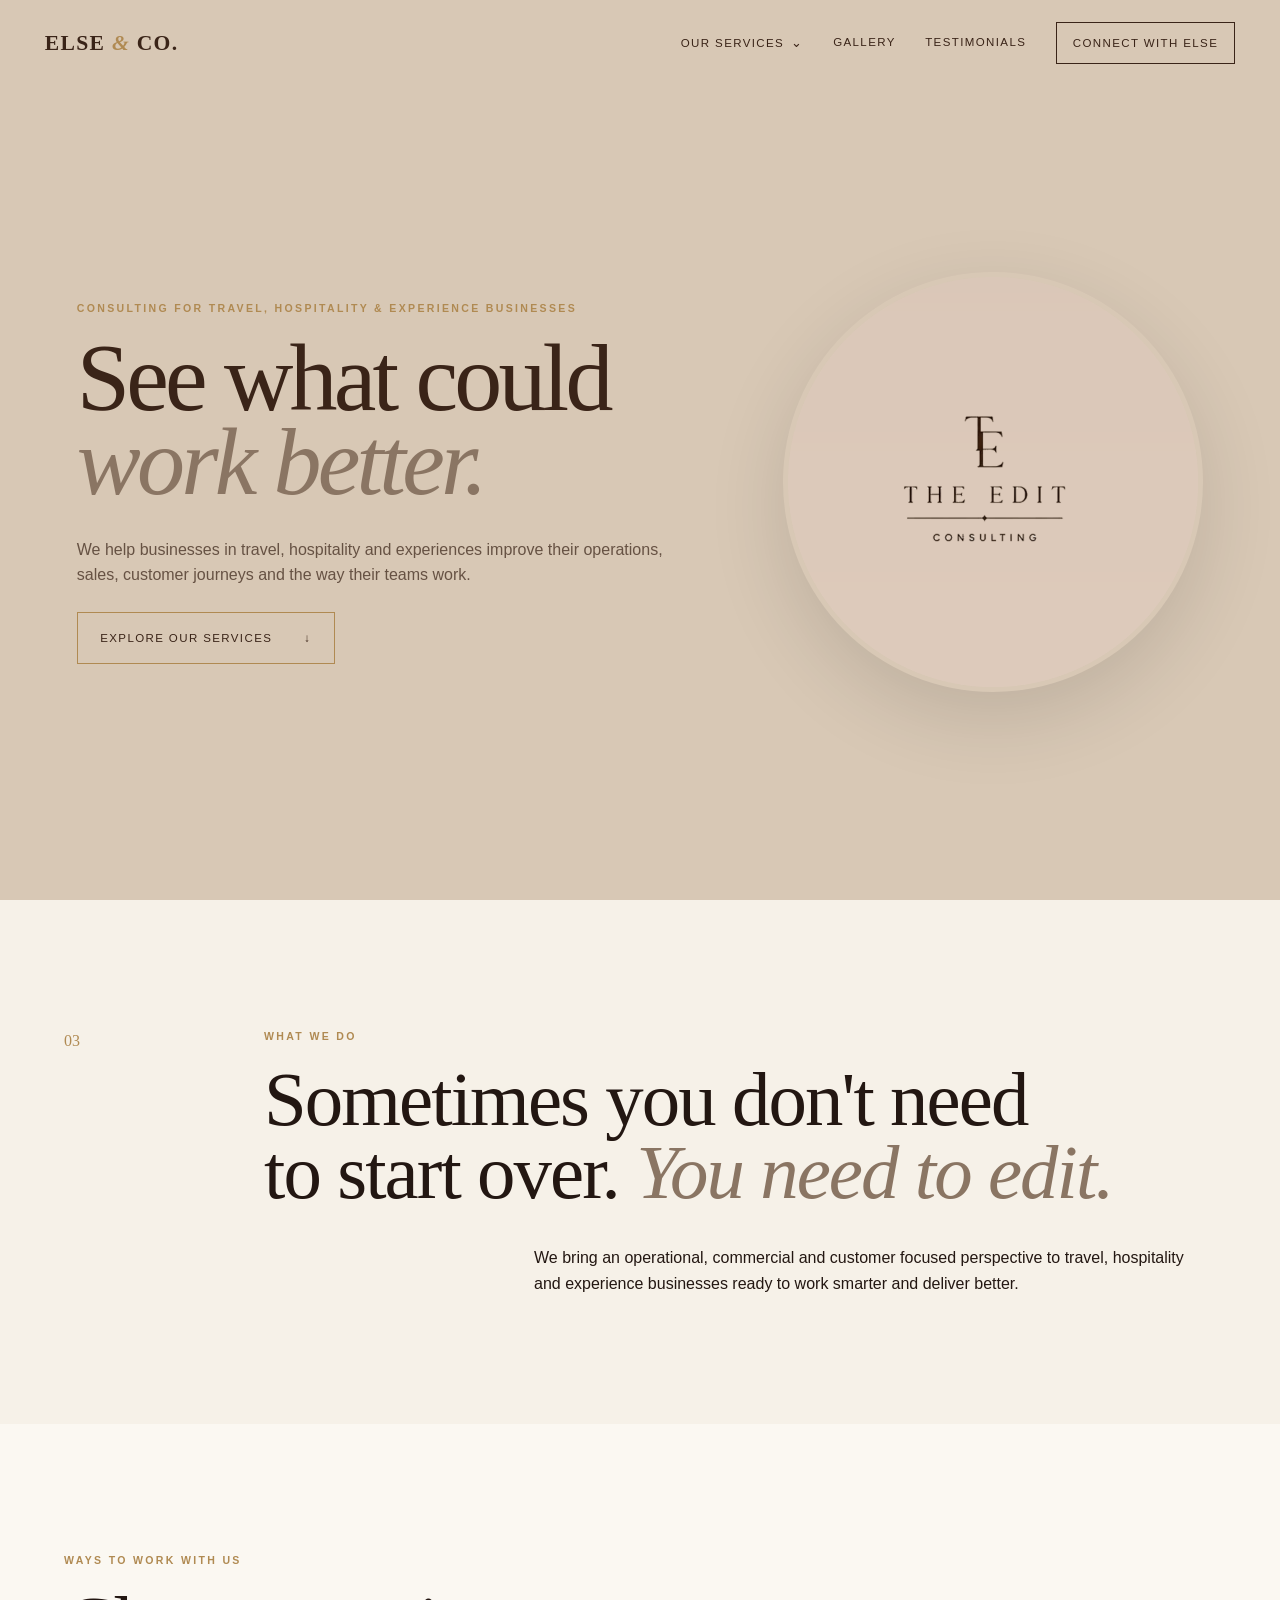
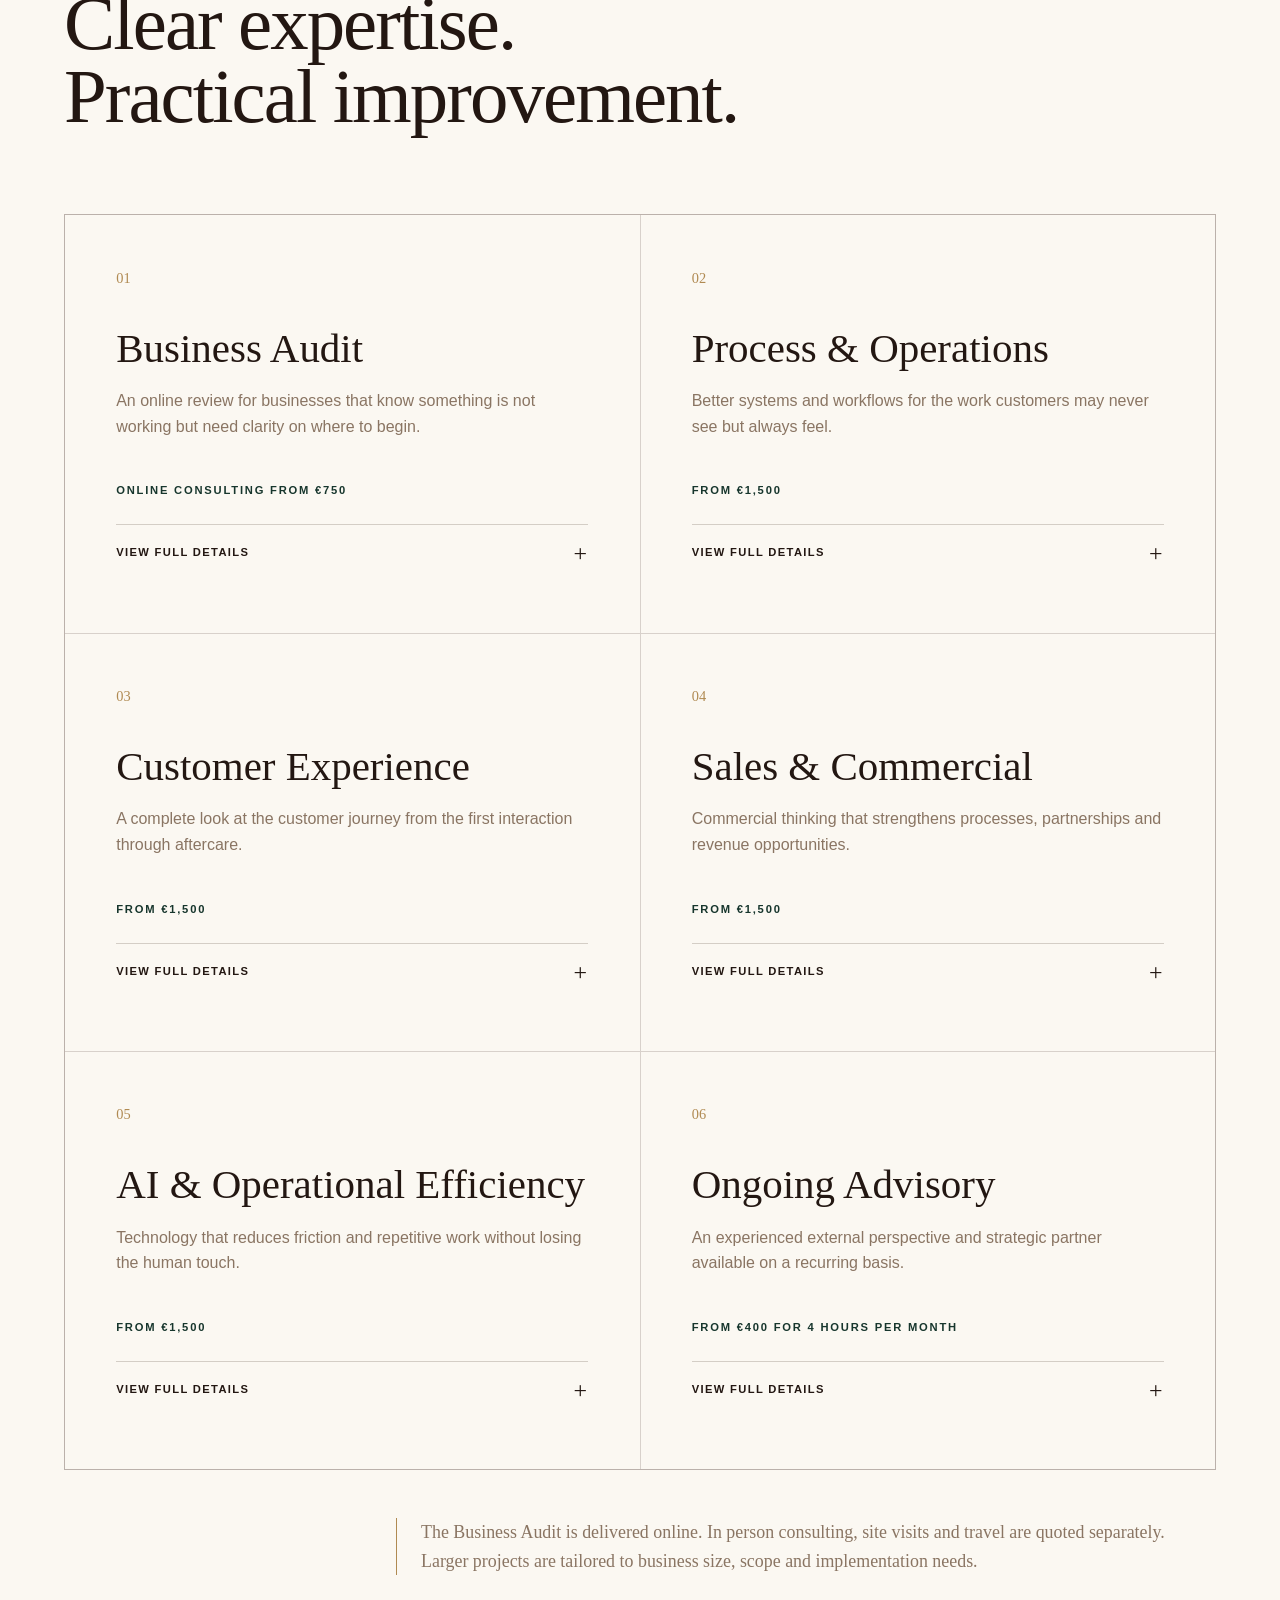
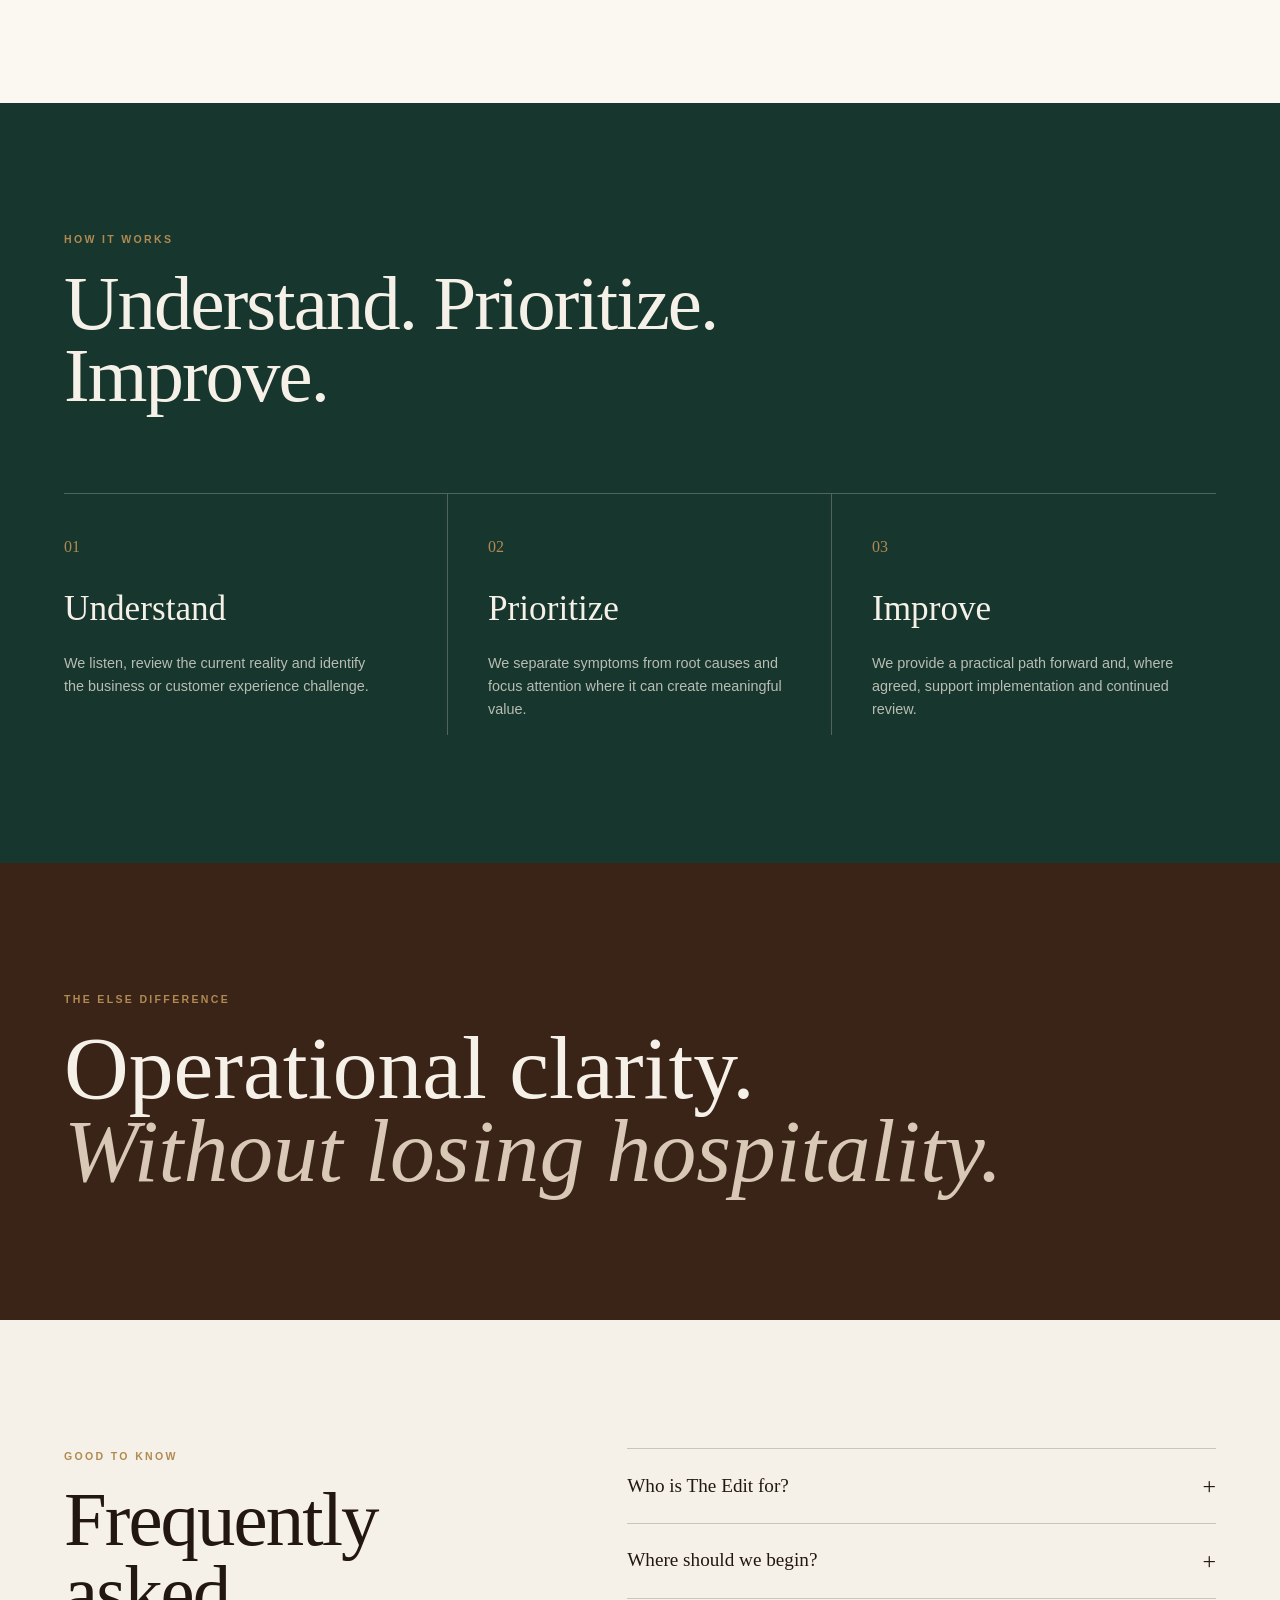
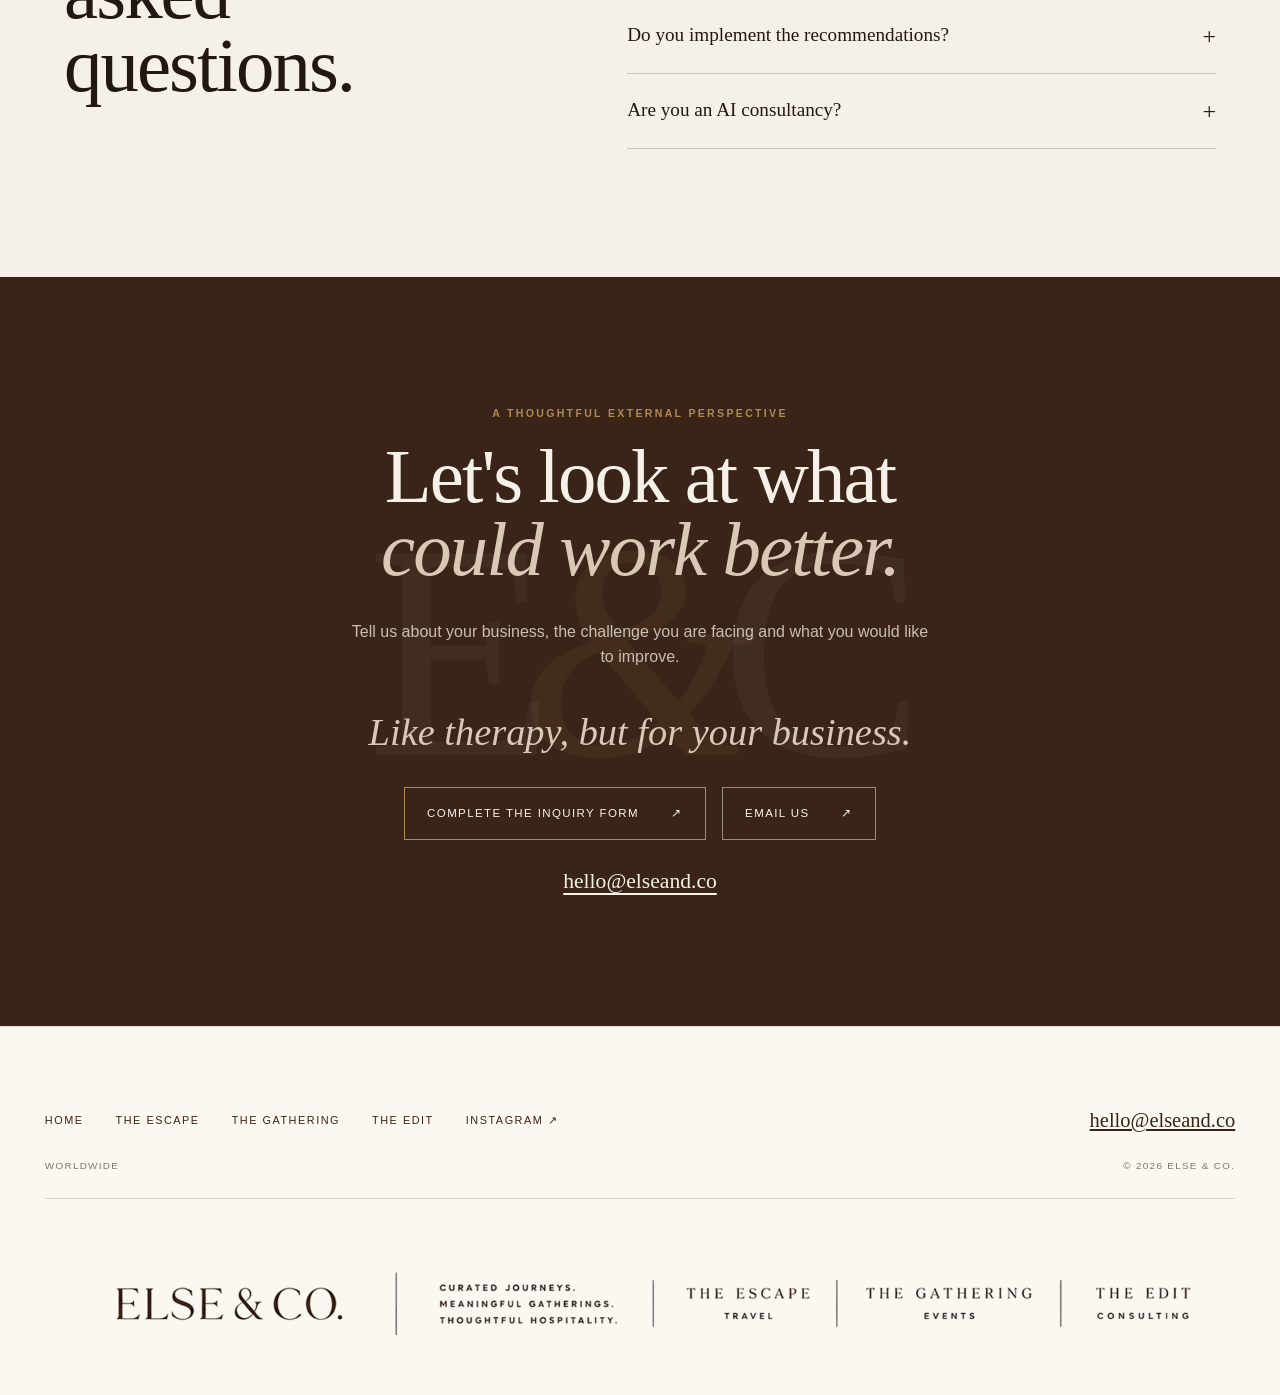
==== commit d43b1394: "Add files via upload" ====
--- a/edit/index.html
+++ b/edit/index.html
@@ -45,6 +45,6 @@
     <section class="contact section-pad" id="enquire"><div class="contact-copy reveal"><p class="eyebrow">A thoughtful external perspective</p><h2>Let's look at what<br><em>could work better.</em></h2><p>Tell us about your business, the challenge you are facing and what you would like to improve.</p><p class="closing-statement">Like therapy, but for your business.</p><div class="contact-actions"><a class="button" href="../inquiry/?service=The%20Edit">Complete the inquiry form <span aria-hidden="true">↗</span></a><a class="button button-secondary" href="mailto:hello@elseand.co?subject=The%20Edit%20inquiry">Email us <span aria-hidden="true">↗</span></a></div><a class="visible-email" href="mailto:hello@elseand.co">hello@elseand.co</a></div><div class="contact-mark" aria-hidden="true"><span>E</span><span>&amp;</span><span>C</span></div></section>
   </main>
 
-  <footer class="site-footer"><img class="footer-lockup" src="../assets/logos/else-co-horizontal-lockup.png" alt="ELSE & CO. Curated journeys, meaningful gatherings and thoughtful hospitality." width="4000" height="308" loading="lazy" decoding="async"><div class="footer-meta"><div class="footer-links"><a href="../">Home</a><a href="../escape/">The Escape</a><a href="../gathering/">The Gathering</a><a href="../edit/">The Edit</a><a href="https://www.instagram.com/elseand.co/" target="_blank" rel="noreferrer">Instagram ↗</a></div><a class="footer-email" href="mailto:hello@elseand.co">hello@elseand.co</a><p>Worldwide</p><p>© <span data-year></span> ELSE &amp; CO.</p></div></footer>
+  <footer class="site-footer"><img class="footer-lockup" src="../assets/logos/else-co-horizontal-lockup-transparent.png" alt="ELSE & CO. Curated journeys, meaningful gatherings and thoughtful hospitality." width="4000" height="308" loading="lazy" decoding="async"><div class="footer-meta"><div class="footer-links"><a href="../">Home</a><a href="../escape/">The Escape</a><a href="../gathering/">The Gathering</a><a href="../edit/">The Edit</a><a href="https://www.instagram.com/elseand.co/" target="_blank" rel="noreferrer">Instagram ↗</a></div><a class="footer-email" href="mailto:hello@elseand.co">hello@elseand.co</a><p>Worldwide</p><p>© <span data-year></span> ELSE &amp; CO.</p></div></footer>
 </body>
 </html>
--- a/styles.css
+++ b/styles.css
@@ -152,17 +152,20 @@
 .visible-email { display: block; width: fit-content; margin: 1.5rem auto 0; color: var(--cream); font-family: var(--serif); font-size: clamp(1.05rem,2vw,1.35rem); text-underline-offset: .3rem; }
 .closing-statement { margin: 2rem auto .5rem !important; color: var(--beige) !important; font-family: var(--serif); font-size: clamp(1.55rem,3vw,2.5rem); font-style: italic; }
 
-.site-footer { display: grid; padding: clamp(4rem, 7vw, 7rem) max(3.5vw, calc((100vw - 1500px)/2)) 2.5rem; color: var(--espresso); background: #f7f6f4; grid-template-columns: 1fr; gap: clamp(2.5rem, 5vw, 4.5rem); border-top: 1px solid rgba(58,36,24,.12); }
-.footer-lockup { display: block; width: 100%; height: auto; }
-.footer-meta { display: grid; padding-top: 1.4rem; grid-template-columns: minmax(0,1fr) auto auto; gap: 1rem 2rem; align-items: center; border-top: 1px solid rgba(58,36,24,.16); }
+.site-footer { display: grid; padding: clamp(3.5rem, 6vw, 6rem) max(3.5vw, calc((100vw - 1500px)/2)) 2.5rem; color: var(--espresso); background: var(--paper); grid-template-columns: 1fr; gap: clamp(3rem, 5vw, 5rem); border-top: 1px solid rgba(58,36,24,.12); }
+.footer-lockup { display: block; width: 100%; height: auto; order: 2; }
+.footer-meta { display: grid; padding-bottom: 1.5rem; grid-template-columns: minmax(0,1fr) auto; gap: 1.35rem 2rem; align-items: center; order: 1; border-bottom: 1px solid rgba(58,36,24,.16); }
 .footer-links { display: flex; justify-content: flex-start; gap: 2rem; flex-wrap: wrap; }
 .footer-links a { font-size: .68rem; letter-spacing: .14em; text-decoration: none; text-transform: uppercase; }
 .footer-email { justify-self: end; font-family: var(--serif); font-size: clamp(1.05rem,1.6vw,1.35rem); text-transform: none; }
 .site-footer p { margin: 0; color: rgba(58,36,24,.62); font-size: .62rem; letter-spacing: .13em; text-transform: uppercase; }
 .site-footer p:last-child { text-align: right; }
 
-.world-logo-panel { display: grid; min-height: 420px; margin: 2rem; place-items: center; overflow: hidden; background: transparent; }
-.world-logo-panel img { display: block; width: min(88%, 460px); height: auto; }
+.world-logo-panel { display: grid; min-height: 420px; margin: 2rem; place-items: center; overflow: hidden; }
+.world-logo-panel img { display: block; width: 100%; height: 100%; object-fit: contain; }
+.world-card.escape .world-logo-panel { background: #192a22; }
+.world-card.gathering .world-logo-panel { background: #624a39; }
+.world-card.edit .world-logo-panel { background: #d8cbb9; }
 
 /* Vertical landing pages */
 .vertical-hero { display: grid; min-height: 100svh; padding: 9rem max(6vw, calc((100vw - 1280px)/2)) 5rem; color: var(--cream); grid-template-columns: 1.18fr .82fr; gap: clamp(3rem, 8vw, 8rem); align-items: center; }
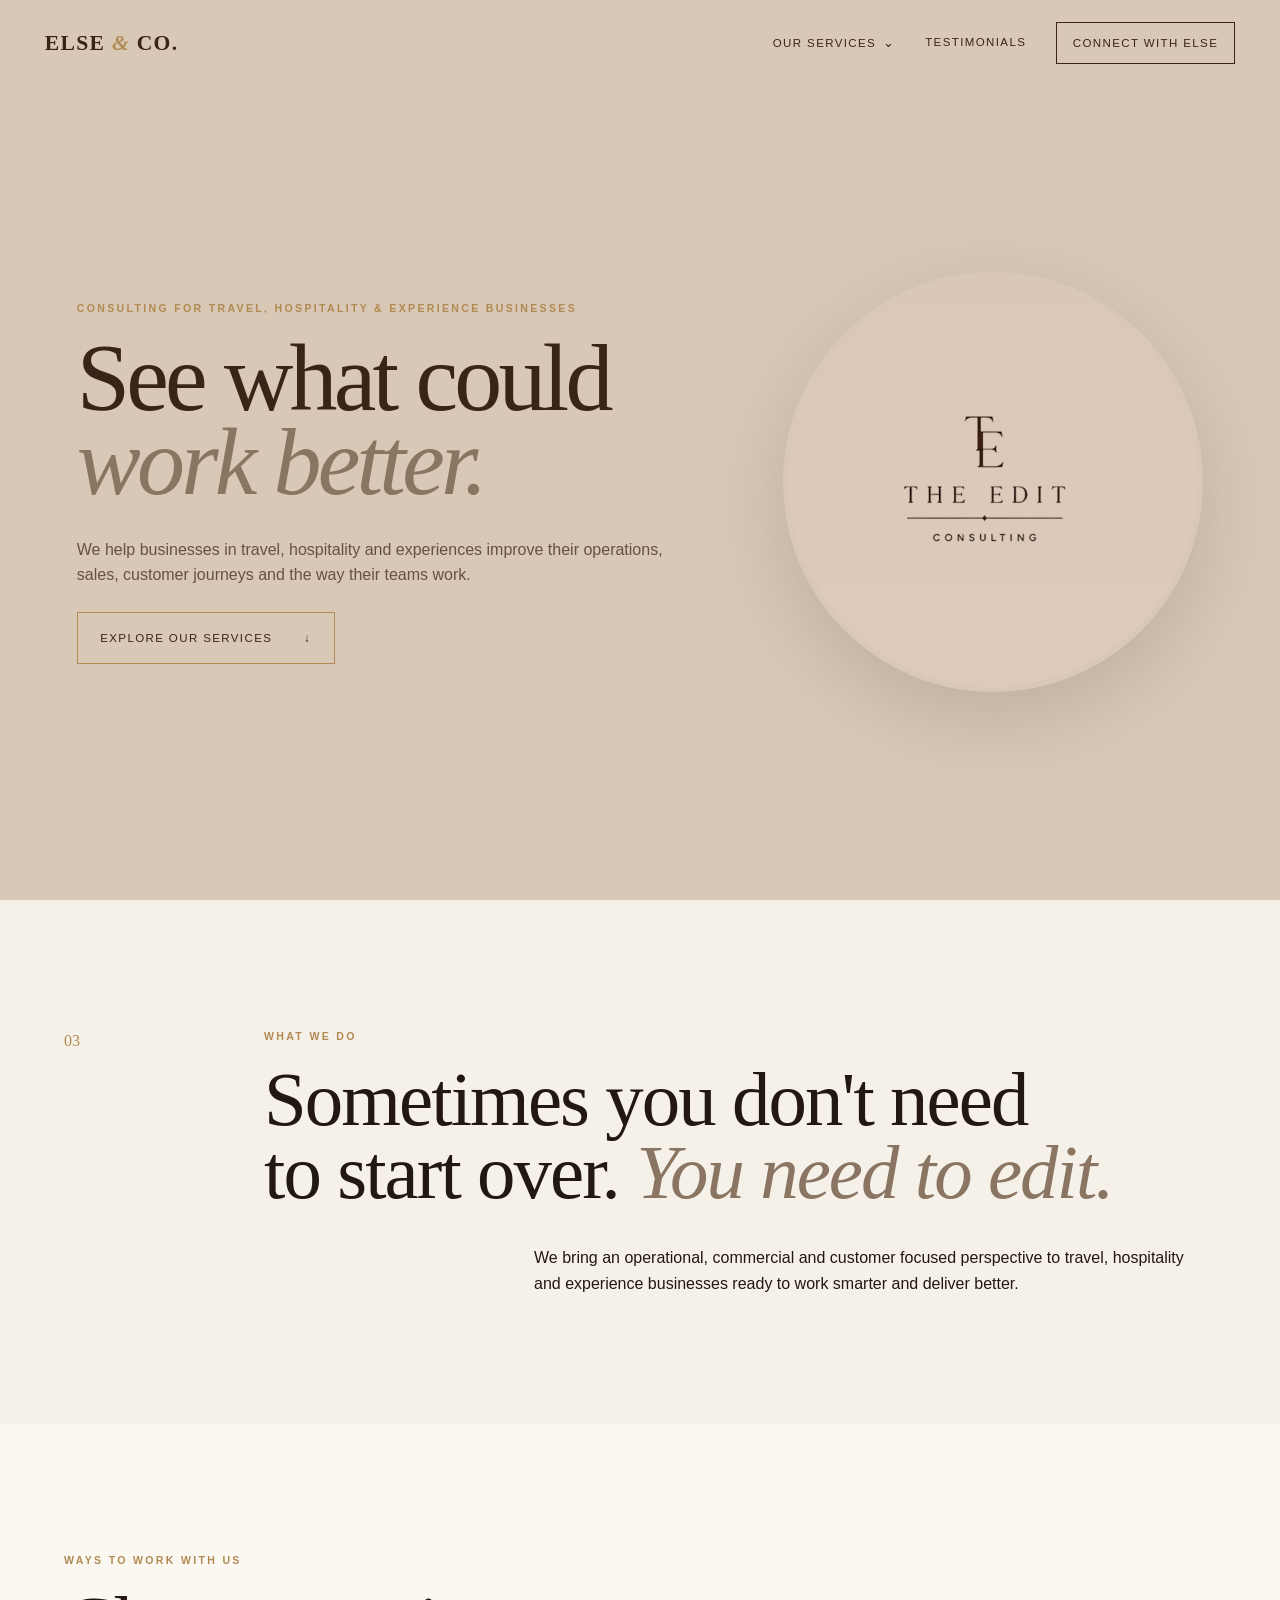
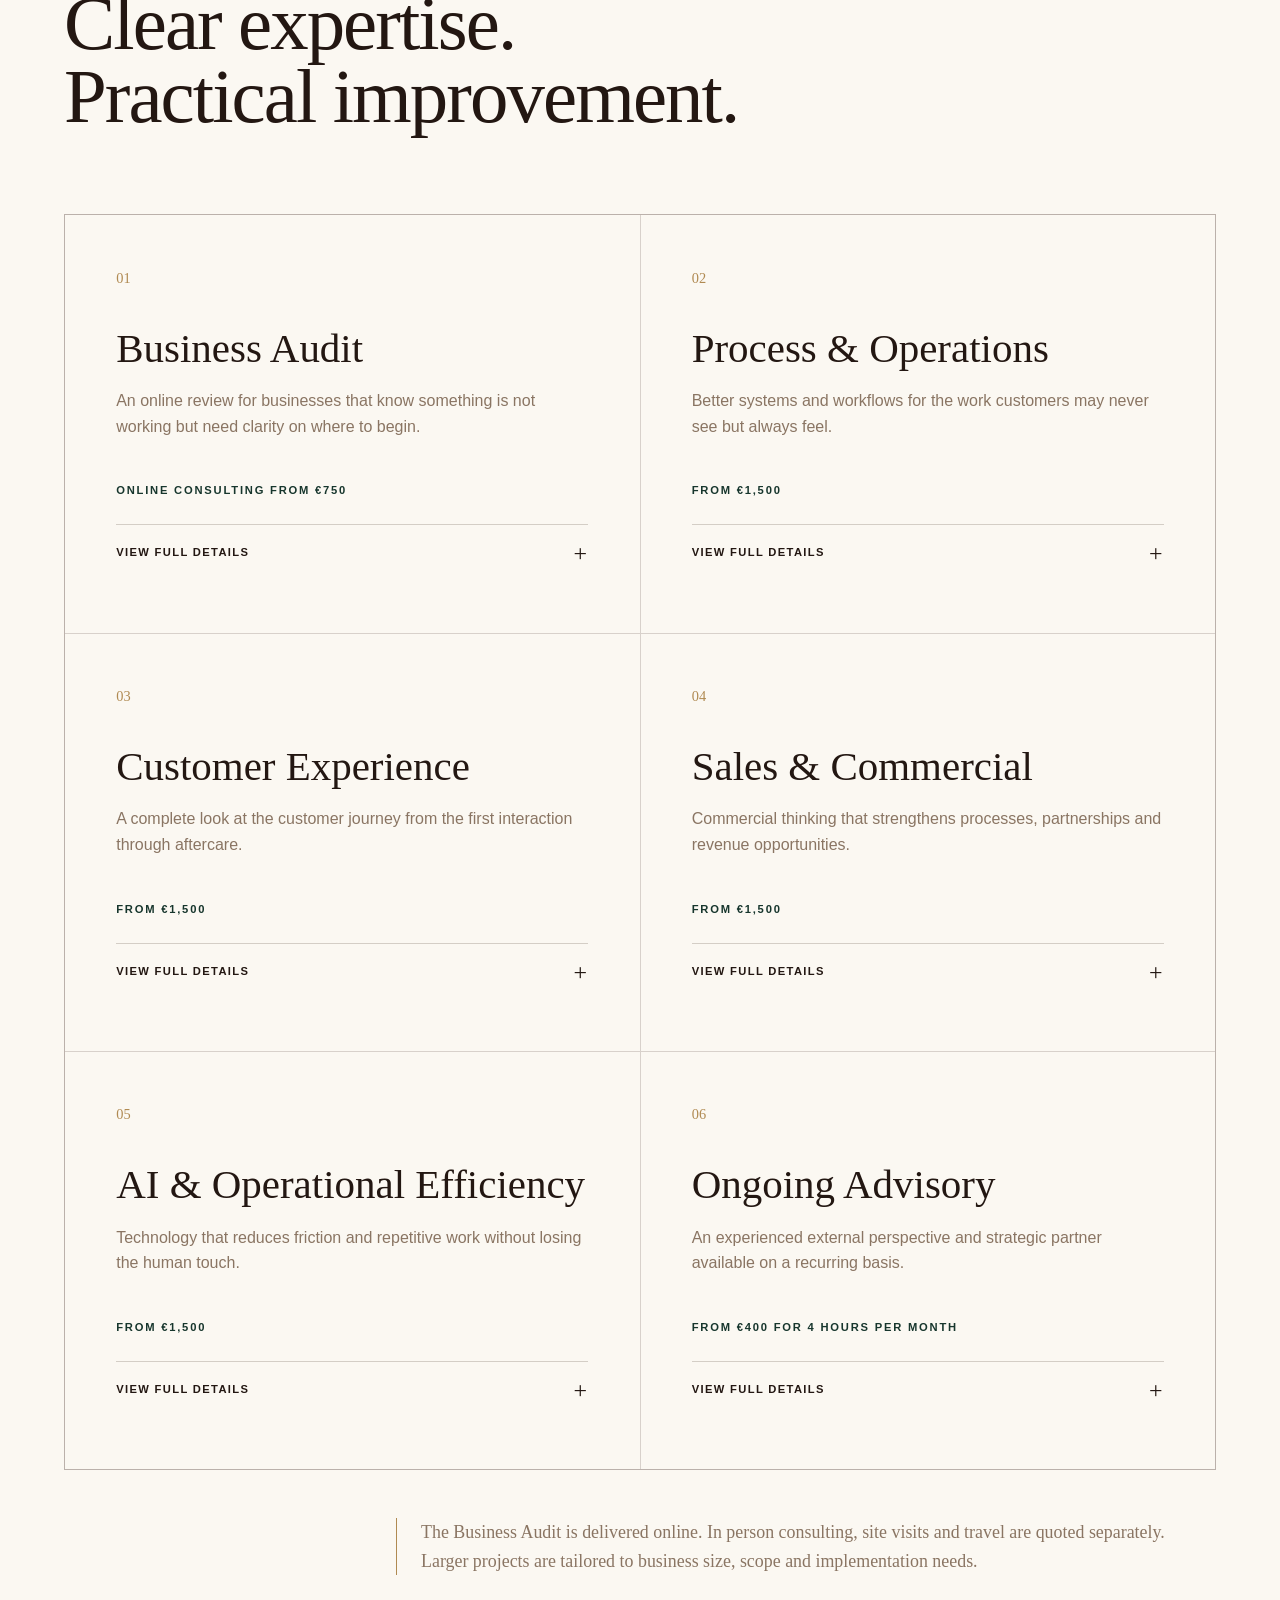
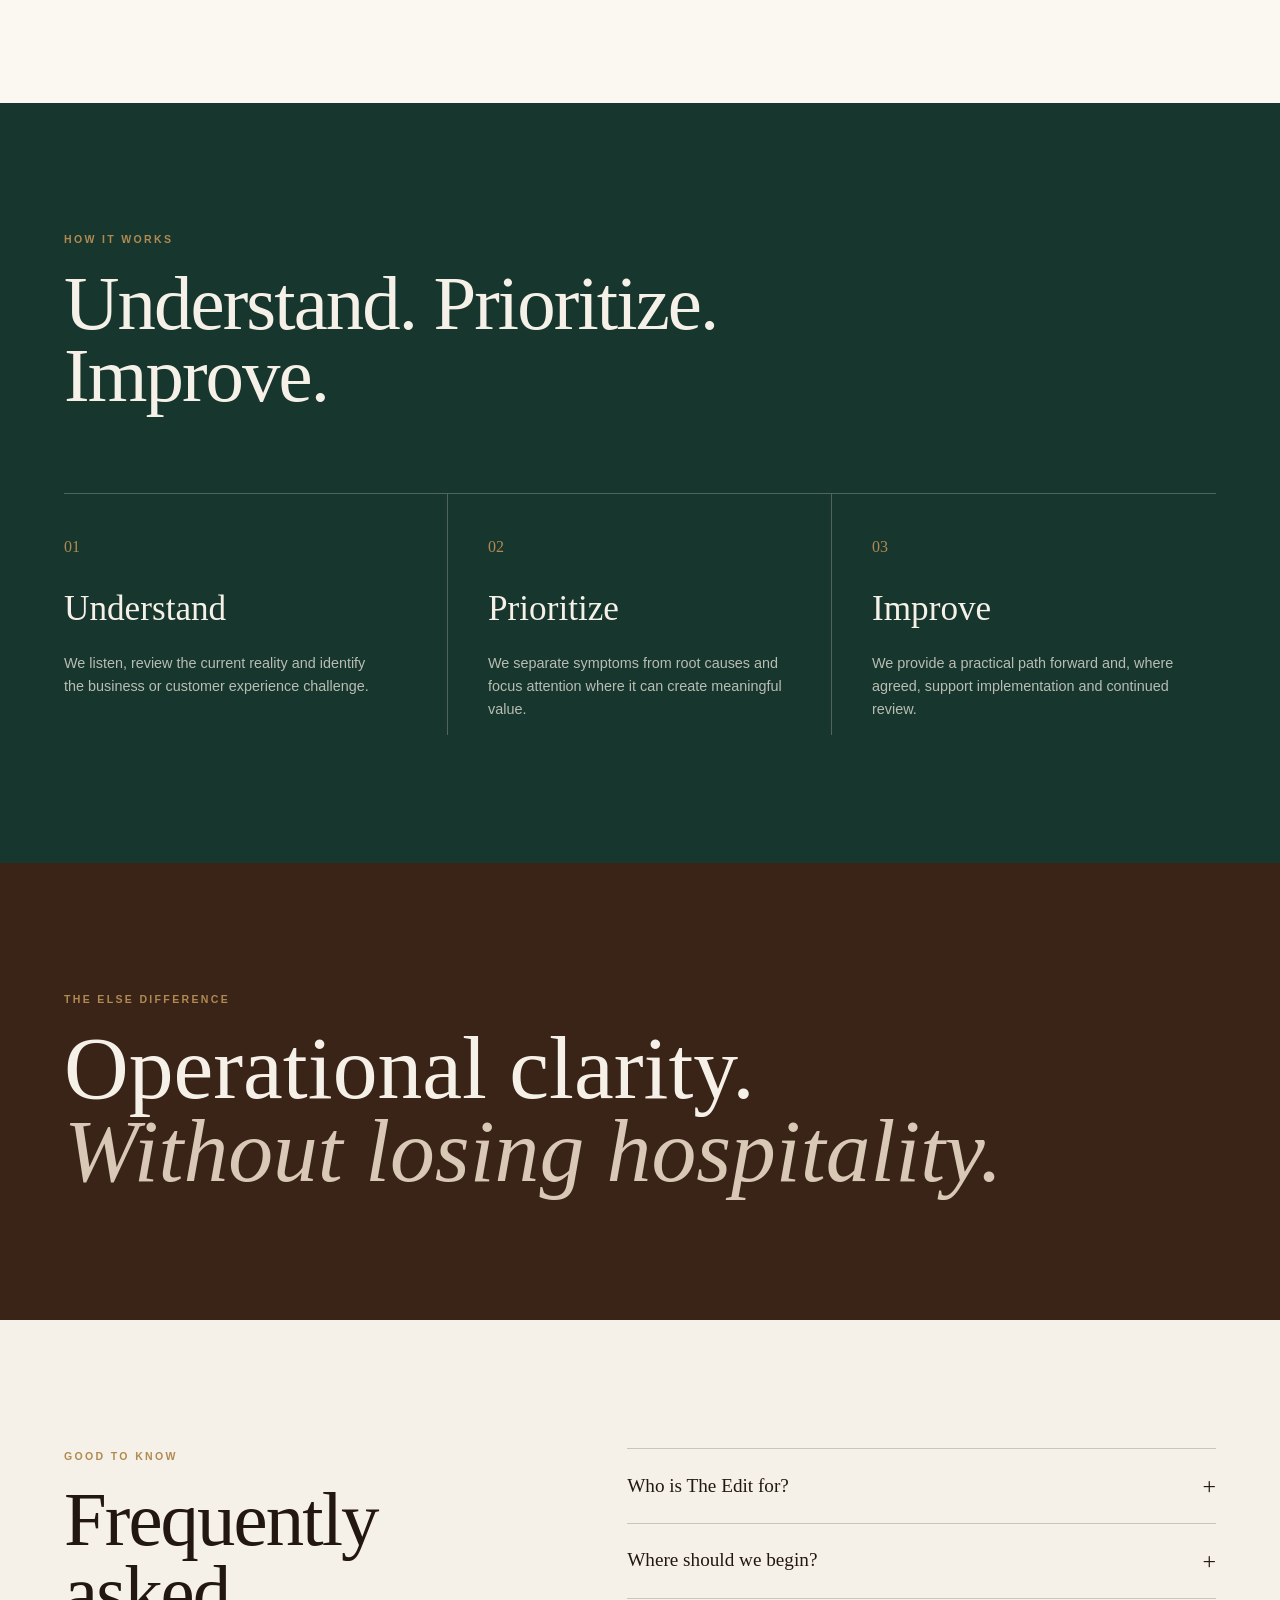
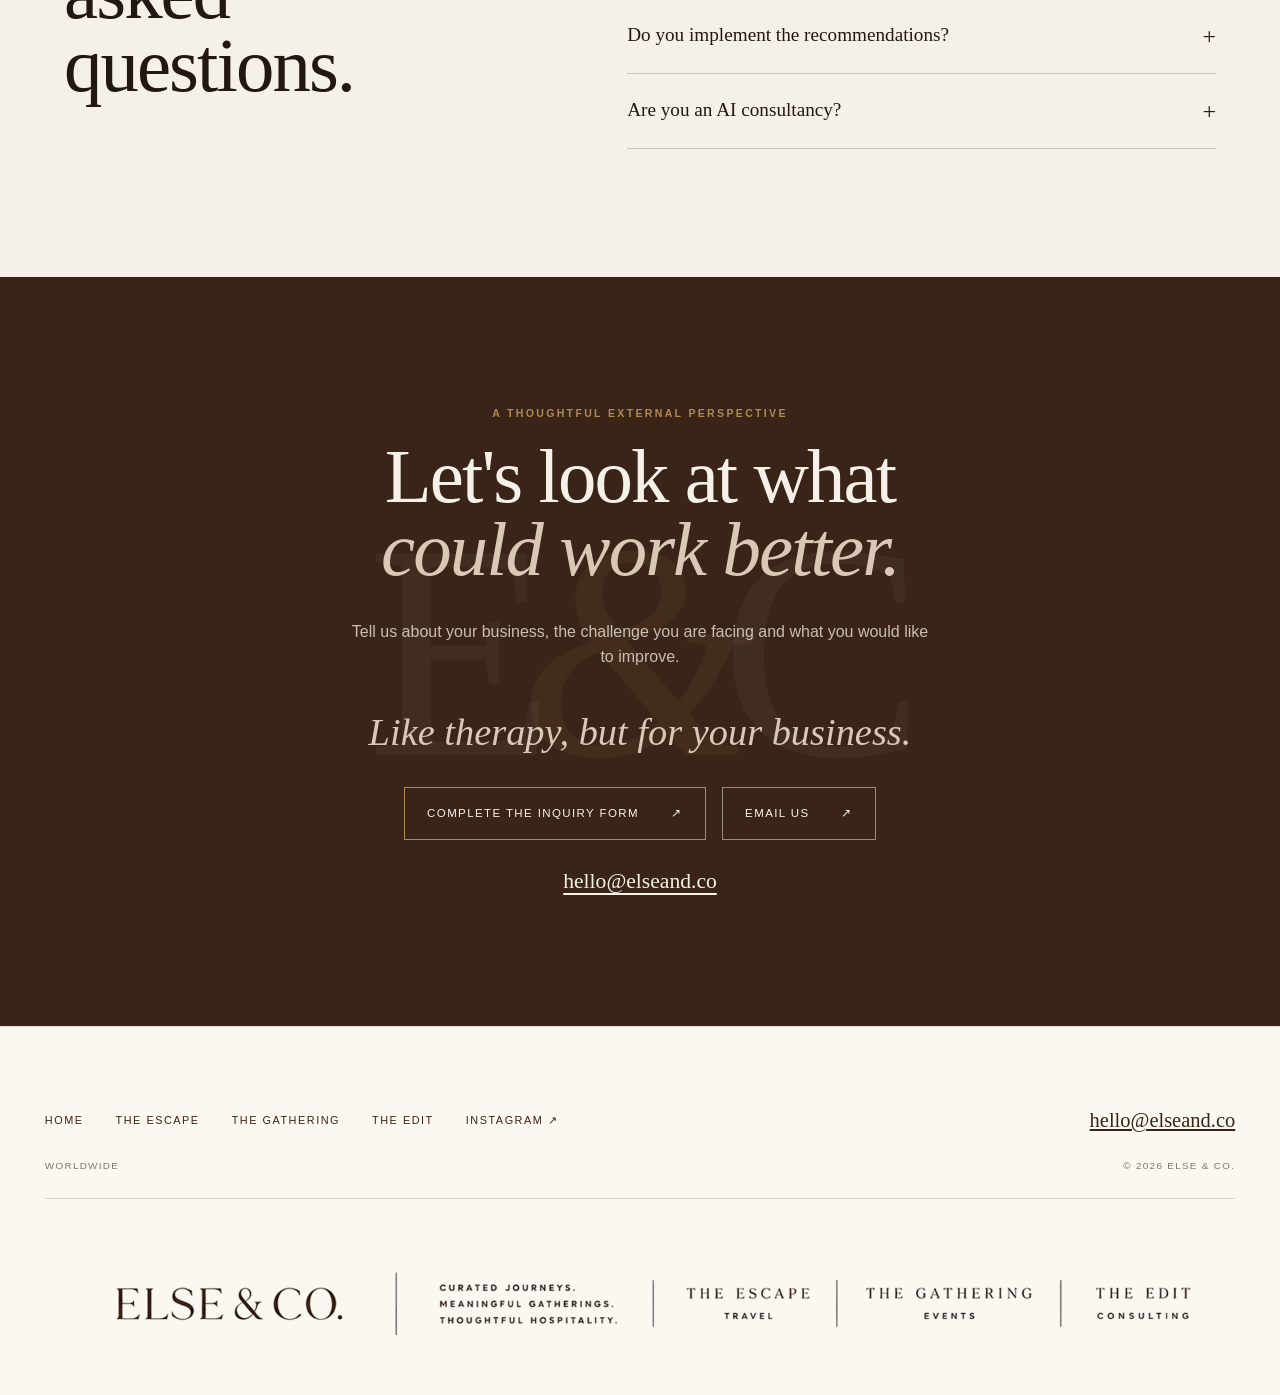
==== commit 077def3e: "Add files via upload" ====
--- a/edit/index.html
+++ b/edit/index.html
@@ -4,7 +4,7 @@
   <meta charset="utf-8"><meta name="viewport" content="width=device-width, initial-scale=1">
   <title>The Edit | ELSE &amp; CO.</title>
   <meta name="description" content="Consulting for travel, hospitality and experience businesses ready to improve how they work.">
-  <meta name="theme-color" content="#d8c8b5"><link rel="icon" href="../favicon.svg" type="image/svg+xml"><link rel="stylesheet" href="../styles.css">
+  <meta name="theme-color" content="#d8c8b5"><link rel="icon" href="../favicon.svg" type="image/svg+xml"><link rel="stylesheet" href="../styles-20260928.css">
   <noscript><style>.reveal{opacity:1;transform:none}</style></noscript><script src="../script.js" defer></script>
 </head>
 <body class="vertical-page edit-page">
@@ -12,7 +12,7 @@
   <header class="site-header" data-header>
     <a class="wordmark" href="../" aria-label="ELSE & CO. home">ELSE <span>&amp;</span> CO.</a>
     <button class="menu-toggle" type="button" aria-expanded="false" aria-controls="site-nav" data-menu-toggle><span class="sr-only">Open menu</span><span></span><span></span></button>
-    <nav class="site-nav" id="site-nav" aria-label="Main navigation" data-nav><div class="nav-dropdown" data-dropdown><button class="nav-dropdown-toggle" type="button" aria-expanded="false" data-dropdown-toggle>Our Services</button><div class="nav-dropdown-menu"><a href="../escape/">The Escape</a><a href="../gathering/">The Gathering</a><a href="../edit/">The Edit</a></div></div><a href="../#gallery">Gallery</a><a href="../#testimonials">Testimonials</a><a class="nav-cta" href="#enquire">Connect with ELSE</a></nav>
+    <nav class="site-nav" id="site-nav" aria-label="Main navigation" data-nav><div class="nav-dropdown" data-dropdown><button class="nav-dropdown-toggle" type="button" aria-expanded="false" data-dropdown-toggle>Our Services</button><div class="nav-dropdown-menu"><a href="../escape/">The Escape</a><a href="../gathering/">The Gathering</a><a href="../edit/">The Edit</a></div></div><a href="../#testimonials">Testimonials</a><a class="nav-cta" href="#enquire">Connect with ELSE</a></nav>
   </header>
 
   <main id="main">
@@ -45,6 +45,6 @@
     <section class="contact section-pad" id="enquire"><div class="contact-copy reveal"><p class="eyebrow">A thoughtful external perspective</p><h2>Let's look at what<br><em>could work better.</em></h2><p>Tell us about your business, the challenge you are facing and what you would like to improve.</p><p class="closing-statement">Like therapy, but for your business.</p><div class="contact-actions"><a class="button" href="../inquiry/?service=The%20Edit">Complete the inquiry form <span aria-hidden="true">↗</span></a><a class="button button-secondary" href="mailto:hello@elseand.co?subject=The%20Edit%20inquiry">Email us <span aria-hidden="true">↗</span></a></div><a class="visible-email" href="mailto:hello@elseand.co">hello@elseand.co</a></div><div class="contact-mark" aria-hidden="true"><span>E</span><span>&amp;</span><span>C</span></div></section>
   </main>
 
-  <footer class="site-footer"><img class="footer-lockup" src="../assets/logos/else-co-horizontal-lockup-transparent.png" alt="ELSE & CO. Curated journeys, meaningful gatherings and thoughtful hospitality." width="4000" height="308" loading="lazy" decoding="async"><div class="footer-meta"><div class="footer-links"><a href="../">Home</a><a href="../escape/">The Escape</a><a href="../gathering/">The Gathering</a><a href="../edit/">The Edit</a><a href="https://www.instagram.com/elseand.co/" target="_blank" rel="noreferrer">Instagram ↗</a></div><a class="footer-email" href="mailto:hello@elseand.co">hello@elseand.co</a><p>Worldwide</p><p>© <span data-year></span> ELSE &amp; CO.</p></div></footer>
+  <footer class="site-footer"><div class="footer-meta"><div class="footer-links"><a href="../">Home</a><a href="../escape/">The Escape</a><a href="../gathering/">The Gathering</a><a href="../edit/">The Edit</a><a href="https://www.instagram.com/elseand.co/" target="_blank" rel="noreferrer">Instagram ↗</a></div><a class="footer-email" href="mailto:hello@elseand.co">hello@elseand.co</a><p>Worldwide</p><p>© <span data-year></span> ELSE &amp; CO.</p></div><img class="footer-lockup" src="../assets/logos/else-co-horizontal-lockup-transparent.png" alt="ELSE & CO. Curated journeys, meaningful gatherings and thoughtful hospitality." width="4000" height="308" loading="lazy" decoding="async"></footer>
 </body>
 </html>
--- a/styles-20260928.css
+++ b/styles-20260928.css
@@ -0,0 +1,339 @@
+:root {
+  --espresso: #3a2418;
+  --forest: #17362d;
+  --taupe: #8a7563;
+  --beige: #d8c8b5;
+  --cream: #f6f1e8;
+  --gold: #b08a52;
+  --paper: #fbf8f2;
+  --ink: #231712;
+  --serif: Georgia, "Times New Roman", serif;
+  --sans: Arial, Helvetica, sans-serif;
+}
+
+* { box-sizing: border-box; }
+html { scroll-behavior: smooth; }
+body {
+  margin: 0;
+  color: var(--ink);
+  background: var(--paper);
+  font-family: var(--sans);
+  font-weight: 300;
+  line-height: 1.6;
+}
+a { color: inherit; }
+button { font: inherit; }
+::selection { color: var(--cream); background: var(--forest); }
+.sr-only { position: absolute; width: 1px; height: 1px; padding: 0; margin: -1px; overflow: hidden; clip: rect(0,0,0,0); white-space: nowrap; border: 0; }
+.skip-link { position: fixed; top: -5rem; left: 1rem; z-index: 100; padding: .7rem 1rem; background: var(--cream); }
+.skip-link:focus { top: 1rem; }
+
+.site-header {
+  position: fixed;
+  top: 0;
+  left: 0;
+  z-index: 50;
+  display: flex;
+  width: 100%;
+  align-items: center;
+  justify-content: space-between;
+  padding: 1.4rem 3.5vw;
+  color: var(--cream);
+  transition: background .4s ease, color .4s ease, padding .4s ease;
+}
+.site-header.scrolled { padding-block: .9rem; color: var(--ink); background: rgba(246,241,232,.94); backdrop-filter: blur(12px); box-shadow: 0 1px rgba(58,36,24,.12); }
+.wordmark { font-family: var(--serif); font-size: 1.35rem; font-weight: 600; letter-spacing: .06em; text-decoration: none; white-space: nowrap; }
+.wordmark span { color: var(--gold); font-style: italic; }
+.site-nav { display: flex; align-items: center; gap: clamp(1rem, 2.3vw, 2.8rem); font-size: .72rem; font-weight: 500; letter-spacing: .12em; text-transform: uppercase; }
+.site-nav a { text-decoration: none; }
+.site-nav a:not(.nav-cta)::after { display: block; width: 0; height: 1px; content: ""; background: currentColor; transition: width .3s ease; }
+.site-nav a:hover::after { width: 100%; }
+.nav-cta { padding: .65rem 1rem; border: 1px solid currentColor; }
+.nav-dropdown { position: relative; }
+.nav-dropdown-toggle { display: inline-flex; gap: .45rem; align-items: center; padding: 0; border: 0; color: inherit; background: none; cursor: pointer; font-size: inherit; font-weight: inherit; letter-spacing: inherit; text-transform: inherit; }
+.nav-dropdown-toggle::after { content: "⌄"; font-size: .8rem; transition: transform .25s ease; }
+.nav-dropdown-menu { position: absolute; top: calc(100% + 1rem); left: 50%; display: grid; min-width: 220px; padding: .65rem; color: var(--espresso); background: rgba(246,241,232,.98); box-shadow: 0 18px 50px rgba(35,23,18,.15); opacity: 0; visibility: hidden; transform: translate(-50%,-8px); transition: opacity .25s, transform .25s, visibility .25s; }
+.nav-dropdown-menu a { padding: .75rem .8rem; white-space: nowrap; }
+.nav-dropdown:hover .nav-dropdown-menu, .nav-dropdown:focus-within .nav-dropdown-menu, .nav-dropdown.open .nav-dropdown-menu { opacity: 1; visibility: visible; transform: translate(-50%,0); }
+.nav-dropdown.open .nav-dropdown-toggle::after { transform: rotate(180deg); }
+.menu-toggle { display: none; color: inherit; background: none; border: 0; }
+
+.hero {
+  position: relative;
+  display: grid;
+  min-height: 100svh;
+  place-items: center;
+  overflow: hidden;
+  color: var(--cream);
+  background: var(--forest);
+}
+.hero::before { position: absolute; inset: 0; content: ""; opacity: .15; background-image: linear-gradient(rgba(255,255,255,.08) 1px, transparent 1px), linear-gradient(90deg, rgba(255,255,255,.08) 1px, transparent 1px); background-size: 10vw 10vw; mask-image: linear-gradient(to bottom, black, transparent 78%); }
+.hero-content { position: relative; z-index: 2; width: min(1050px, 88vw); padding-top: 4rem; text-align: center; }
+.eyebrow { margin: 0 0 1.2rem; color: var(--gold); font-size: .66rem; font-weight: 600; letter-spacing: .22em; text-transform: uppercase; }
+.hero h1 { margin: 0; font-family: var(--serif); font-size: clamp(4.3rem, 10vw, 9.5rem); font-weight: 400; line-height: .78; letter-spacing: -.035em; }
+.hero h1 em { color: var(--beige); font-weight: 400; }
+.hero-intro { margin: 3.5rem 0 2rem; font-family: var(--serif); font-size: clamp(1.15rem, 2vw, 1.55rem); font-style: italic; line-height: 1.35; }
+.text-link { display: inline-flex; gap: .6rem; align-items: center; padding-bottom: .3rem; border-bottom: 1px solid rgba(246,241,232,.55); font-size: .68rem; font-weight: 500; letter-spacing: .18em; text-decoration: none; text-transform: uppercase; }
+.hero-index { position: absolute; right: 3.5vw; bottom: 2rem; font-size: .58rem; letter-spacing: .18em; opacity: .7; }
+.hero-orbit { position: absolute; inset: 0; }
+.orbit { position: absolute; border: 1px solid rgba(216,200,181,.18); border-radius: 50%; }
+.orbit-one { top: 8%; left: 50%; width: min(75vw, 920px); aspect-ratio: 1; transform: translateX(-50%); }
+.orbit-two { top: 18%; left: 50%; width: min(55vw, 680px); aspect-ratio: 1; transform: translateX(-50%); }
+.orbit-three { top: 30%; left: 50%; width: min(34vw, 430px); aspect-ratio: 1; transform: translateX(-50%); }
+
+.section-pad { padding: clamp(5.5rem, 10vw, 9rem) max(5vw, calc((100vw - 1280px)/2)); }
+.manifesto { display: grid; grid-template-columns: 1fr 3fr; gap: 3rem; background: var(--cream); }
+.manifesto-number, .world-number { color: var(--gold); font-family: var(--serif); font-size: .9rem; }
+.manifesto-copy { max-width: 840px; }
+.manifesto h2, .section-heading h2, .about h2, .contact h2 { margin: 0; font-family: var(--serif); font-size: clamp(3rem, 6vw, 6rem); font-weight: 400; line-height: .95; letter-spacing: -.025em; }
+.manifesto-accent { margin: 1rem 0 2.2rem; color: var(--forest); font-family: var(--serif); font-size: clamp(1.5rem, 3vw, 2.7rem); font-style: italic; }
+.manifesto-copy > p:last-child { max-width: 630px; margin-left: auto; font-size: .98rem; }
+
+.worlds { background: var(--paper); }
+.section-heading { margin-bottom: 5rem; }
+.section-heading h2 { max-width: 830px; }
+.world-card { position: relative; display: grid; min-height: 510px; margin-bottom: 1.5rem; grid-template-columns: .3fr 1.2fr 1fr; overflow: hidden; }
+.world-card > * { position: relative; z-index: 2; }
+.world-number { padding: 3rem; }
+.world-copy { align-self: center; max-width: 530px; padding: 3rem; }
+.world-copy .eyebrow { color: currentColor; opacity: .68; }
+.world-copy h3 { margin: 0; font-family: var(--serif); font-size: clamp(3rem, 6vw, 5.8rem); font-weight: 500; line-height: .9; }
+.world-tagline { margin: .5rem 0 1.8rem; font-family: var(--serif); font-size: 1.6rem; font-style: italic; }
+.world-copy > p:not(.eyebrow,.world-tagline) { max-width: 460px; }
+.world-copy a { display: inline-block; margin-top: 1rem; font-size: .68rem; font-weight: 600; letter-spacing: .14em; text-decoration: none; text-transform: uppercase; }
+.world-art { position: relative; min-height: 420px; margin: 2rem; overflow: hidden; }
+.world-art::before, .world-art::after, .world-art span { position: absolute; content: ""; }
+.escape { color: var(--cream); background: var(--forest); }
+.escape-art { background: linear-gradient(150deg, #5f806f 0 25%, #d2c6ac 25% 44%, #274b3b 44% 70%, #0f271f 70%); }
+.escape-art::before { right: -20%; bottom: -30%; width: 90%; aspect-ratio: 1; border: 1px solid rgba(255,255,255,.6); border-radius: 50%; }
+.escape-art::after { top: 12%; left: 14%; width: 1px; height: 60%; background: rgba(255,255,255,.55); transform: rotate(28deg); }
+.escape-art span { top: 14%; right: 14%; width: 32%; aspect-ratio: 1; background: rgba(176,138,82,.78); border-radius: 50%; }
+.gathering { color: var(--cream); background: var(--espresso); }
+.gathering-art { background: linear-gradient(135deg, #76533f 0 30%, #cbb59d 30% 56%, #42291e 56% 100%); }
+.gathering-art::before { top: -12%; left: 18%; width: 62%; height: 125%; border: 1px solid rgba(255,255,255,.48); border-radius: 50% 50% 0 0; }
+.gathering-art::after { top: 15%; right: 9%; width: 44%; aspect-ratio: 1; border-radius: 50%; background: rgba(246,241,232,.16); }
+.gathering-art span { bottom: 14%; left: 9%; width: 42%; height: 10%; border-top: 1px solid rgba(255,255,255,.62); border-bottom: 1px solid rgba(255,255,255,.62); }
+.edit { color: var(--espresso); background: var(--beige); }
+.edit-art { background: linear-gradient(90deg, #c4b09b 0 33%, #f1e9dc 33% 66%, #947965 66%); }
+.edit-art::before { top: 12%; left: 12%; width: 76%; height: 76%; border: 1px solid var(--espresso); }
+.edit-art::after { top: 0; left: 50%; width: 1px; height: 100%; background: rgba(58,36,24,.45); }
+.edit-art span { top: 35%; left: 36%; width: 28%; aspect-ratio: 1; border: 1px solid var(--espresso); border-radius: 50%; }
+
+.details { color: var(--cream); background: var(--forest); }
+.details blockquote { margin: 0 0 6rem; font-family: var(--serif); font-size: clamp(3.4rem, 7vw, 7rem); line-height: .9; }
+.details blockquote em { color: var(--beige); font-weight: 400; }
+.detail-grid { display: grid; grid-template-columns: repeat(3, 1fr); border-top: 1px solid rgba(246,241,232,.25); }
+.detail-grid > div { padding: 2.5rem 2.5rem 1rem 0; border-right: 1px solid rgba(246,241,232,.25); }
+.detail-grid > div + div { padding-left: 2.5rem; }
+.detail-grid > div:last-child { border-right: 0; }
+.detail-grid span { color: var(--gold); font-family: var(--serif); }
+.detail-grid h3 { margin: 1.2rem 0 .5rem; font-family: var(--serif); font-size: 2rem; font-weight: 500; }
+.detail-grid p { max-width: 280px; color: rgba(246,241,232,.76); font-size: .88rem; }
+
+.about { display: grid; grid-template-columns: 1.1fr .9fr; gap: clamp(4rem, 10vw, 10rem); background: var(--cream); }
+.about h2 em { color: var(--taupe); font-weight: 400; }
+.founders { align-self: end; }
+.founder { padding: 2rem 0; border-top: 1px solid rgba(58,36,24,.25); }
+.founder-role { color: var(--gold); font-size: .62rem; font-weight: 600; letter-spacing: .19em; text-transform: uppercase; }
+.founder h3 { margin: .15rem 0; font-family: var(--serif); font-size: 3.5rem; font-weight: 400; }
+.founder p { margin: .3rem 0; font-size: .78rem; letter-spacing: .06em; text-transform: uppercase; }
+.founder .founder-note { max-width: 480px; margin-top: 1rem; color: var(--taupe); font-family: var(--serif); font-size: 1.2rem; letter-spacing: 0; text-transform: none; }
+
+.contact { position: relative; display: grid; min-height: 700px; place-items: center; overflow: hidden; color: var(--cream); text-align: center; background: var(--espresso); }
+.contact-copy { position: relative; z-index: 2; width: min(850px, 100%); }
+.contact h2 em { color: var(--beige); font-weight: 400; }
+.contact-copy > p:not(.eyebrow) { max-width: 580px; margin: 2rem auto; color: rgba(246,241,232,.75); }
+.button { display: inline-flex; gap: 2rem; align-items: center; margin-top: 1rem; padding: 1rem 1.4rem; border: 1px solid var(--gold); color: var(--cream); font-size: .72rem; font-weight: 500; letter-spacing: .12em; text-decoration: none; text-transform: uppercase; transition: color .3s, background .3s; }
+.button:hover { color: var(--espresso); background: var(--gold); }
+.contact-mark { position: absolute; display: flex; inset: 0; align-items: center; justify-content: center; color: rgba(246,241,232,.035); font-family: var(--serif); font-size: clamp(9rem, 24vw, 24rem); line-height: 1; letter-spacing: -.12em; transform: translateX(-.04em); }
+.contact-mark span:nth-child(2) { color: rgba(176,138,82,.08); font-style: italic; }
+.contact-actions { display: flex; justify-content: center; gap: 1rem; flex-wrap: wrap; }
+.button-secondary { border-color: rgba(246,241,232,.5); }
+.visible-email { display: block; width: fit-content; margin: 1.5rem auto 0; color: var(--cream); font-family: var(--serif); font-size: clamp(1.05rem,2vw,1.35rem); text-underline-offset: .3rem; }
+.closing-statement { margin: 2rem auto .5rem !important; color: var(--beige) !important; font-family: var(--serif); font-size: clamp(1.55rem,3vw,2.5rem); font-style: italic; }
+
+.site-footer { display: grid; padding: clamp(3.5rem, 6vw, 6rem) max(3.5vw, calc((100vw - 1500px)/2)) 2.5rem; color: var(--espresso); background: var(--paper); grid-template-columns: 1fr; gap: clamp(3rem, 5vw, 5rem); border-top: 1px solid rgba(58,36,24,.12); }
+.footer-lockup { display: block; width: 100%; height: auto; }
+.footer-meta { display: grid; padding-bottom: 1.5rem; grid-template-columns: minmax(0,1fr) auto; gap: 1.35rem 2rem; align-items: center; border-bottom: 1px solid rgba(58,36,24,.16); }
+.footer-links { display: flex; justify-content: flex-start; gap: 2rem; flex-wrap: wrap; }
+.footer-links a { font-size: .68rem; letter-spacing: .14em; text-decoration: none; text-transform: uppercase; }
+.footer-email { justify-self: end; font-family: var(--serif); font-size: clamp(1.05rem,1.6vw,1.35rem); text-transform: none; }
+.site-footer p { margin: 0; color: rgba(58,36,24,.62); font-size: .62rem; letter-spacing: .13em; text-transform: uppercase; }
+.site-footer p:last-child { text-align: right; }
+
+.world-logo-panel { display: grid; width: calc(100% - 4rem); aspect-ratio: 1; margin: 2rem; place-items: center; overflow: hidden; }
+.world-logo-panel img { display: block; width: 100%; height: 100%; object-fit: cover; }
+.world-card.escape .world-logo-panel { background: #192a22; }
+.world-card.gathering .world-logo-panel { background: #624a39; }
+.world-card.edit .world-logo-panel { background: #d8cbb9; }
+
+/* Vertical landing pages */
+.vertical-hero { display: grid; min-height: 100svh; padding: 9rem max(6vw, calc((100vw - 1280px)/2)) 5rem; color: var(--cream); grid-template-columns: 1.18fr .82fr; gap: clamp(3rem, 8vw, 8rem); align-items: center; }
+.vertical-hero-escape { background: var(--forest); }
+.vertical-hero-gathering { background: var(--espresso); }
+.vertical-hero-edit { color: var(--espresso); background: var(--beige); }
+.edit-page .site-header:not(.scrolled) { color: var(--espresso); }
+.vertical-hero-copy { max-width: 780px; }
+.vertical-hero-copy h1 { margin: 0; font-family: var(--serif); font-size: clamp(3.8rem, 7.5vw, 8rem); font-weight: 400; line-height: .88; letter-spacing: -.04em; }
+.vertical-hero-copy h1 em { color: var(--beige); font-weight: 400; }
+.vertical-hero-edit .vertical-hero-copy h1 em { color: var(--taupe); }
+.vertical-hero-copy > p:not(.eyebrow) { max-width: 600px; margin: 2rem 0 .5rem; color: rgba(246,241,232,.78); font-size: 1rem; }
+.vertical-hero-edit .vertical-hero-copy > p:not(.eyebrow) { color: rgba(58,36,24,.72); }
+.vertical-hero-edit .button { color: var(--espresso); }
+.vertical-hero-logo { display: grid; aspect-ratio: 1; place-items: center; background: transparent; border-radius: 50%; box-shadow: 0 25px 80px rgba(0,0,0,.12); overflow: hidden; }
+.vertical-hero-logo img { width: 100%; height: 100%; object-fit: contain; }
+.vertical-intro { display: grid; background: var(--cream); grid-template-columns: .3fr 1.7fr; gap: 2rem; }
+.vertical-index { margin: 0; color: var(--gold); font-family: var(--serif); }
+.vertical-intro > div { max-width: 920px; }
+.vertical-intro h2 { margin: 0; font-family: var(--serif); font-size: clamp(3rem, 6vw, 6rem); font-weight: 400; line-height: .95; letter-spacing: -.025em; }
+.vertical-intro h2 em { color: var(--taupe); font-weight: 400; }
+.vertical-intro div > p:last-child { max-width: 650px; margin: 2.2rem 0 0 auto; }
+.services-section { background: var(--paper); }
+.service-grid { display: grid; grid-template-columns: repeat(2, minmax(0, 1fr)); gap: 1px; background: rgba(58,36,24,.18); border: 1px solid rgba(58,36,24,.18); }
+.service-card { display: flex; min-height: 410px; padding: clamp(2rem, 4vw, 3.5rem); flex-direction: column; background: var(--paper); }
+.service-number { margin: 0 0 2.4rem; color: var(--gold); font-family: var(--serif); font-size: .9rem; }
+.service-card h3 { margin: 0; font-family: var(--serif); font-size: clamp(2.1rem, 3.2vw, 3.4rem); font-weight: 400; line-height: 1; }
+.service-lead { max-width: 540px; margin: 1.2rem 0; color: var(--taupe); }
+.service-price { margin: auto 0 1.5rem; padding-top: 1.5rem; color: var(--forest); font-size: .7rem; font-weight: 700; letter-spacing: .16em; text-transform: uppercase; }
+.service-card details { border-top: 1px solid rgba(58,36,24,.2); }
+.service-card summary, .faq-list summary { display: flex; padding: 1rem 0; align-items: center; justify-content: space-between; cursor: pointer; font-size: .7rem; font-weight: 600; letter-spacing: .12em; list-style: none; text-transform: uppercase; }
+.service-card summary::-webkit-details-marker, .faq-list summary::-webkit-details-marker { display: none; }
+.service-card summary::after, .faq-list summary::after { content: "+"; font-family: var(--serif); font-size: 1.5rem; font-weight: 400; line-height: 1; }
+.service-card details[open] summary::after, .faq-list details[open] summary::after { content: "−"; }
+.service-details { padding: 0 0 .5rem; color: var(--taupe); font-size: .9rem; }
+.service-details p { margin-top: .2rem; }
+.service-details ul { margin: .5rem 0 0; padding-left: 1.1rem; columns: 2; column-gap: 2rem; }
+.service-details li { margin-bottom: .35rem; break-inside: avoid; }
+.pricing-note { max-width: 820px; margin: 3rem 0 0 auto; padding-left: 1.5rem; color: var(--taupe); border-left: 1px solid var(--gold); font-family: var(--serif); font-size: 1.12rem; }
+.process-section { color: var(--cream); background: var(--forest); }
+.process-section .section-heading h2 { color: var(--cream); }
+.process-grid { display: grid; margin: 0; padding: 0; grid-template-columns: repeat(3, 1fr); border-top: 1px solid rgba(246,241,232,.25); list-style: none; }
+.process-grid li { padding: 2.5rem 2.5rem 0 0; border-right: 1px solid rgba(246,241,232,.25); }
+.process-grid li + li { padding-left: 2.5rem; }
+.process-grid li:last-child { border-right: 0; }
+.process-grid span { color: var(--gold); font-family: var(--serif); }
+.process-grid h3 { margin: 1.3rem 0 .5rem; font-family: var(--serif); font-size: 2.2rem; font-weight: 400; }
+.process-grid p { max-width: 320px; color: rgba(246,241,232,.72); font-size: .9rem; }
+.vertical-difference { color: var(--cream); background: var(--espresso); }
+.vertical-difference blockquote { margin: 0; font-family: var(--serif); font-size: clamp(3rem, 7vw, 7rem); line-height: .92; }
+.vertical-difference blockquote em { color: var(--beige); font-weight: 400; }
+.faq-section { display: grid; background: var(--cream); grid-template-columns: .85fr 1.15fr; gap: clamp(4rem, 10vw, 9rem); }
+.faq-section .section-heading { margin: 0; }
+.faq-list { border-top: 1px solid rgba(58,36,24,.22); }
+.faq-list details { border-bottom: 1px solid rgba(58,36,24,.22); }
+.faq-list summary { padding: 1.35rem 0; font-family: var(--serif); font-size: 1.2rem; font-weight: 400; letter-spacing: 0; text-transform: none; }
+.faq-list details p { max-width: 650px; margin: -.25rem 0 1.6rem; color: var(--taupe); }
+
+.gallery-section { color: var(--cream); background: var(--forest); }
+.gallery-section .section-heading h2, .testimonials-section .section-heading h2 { color: inherit; }
+.gallery-grid { display: grid; grid-template-columns: 1.2fr .8fr 1fr; grid-auto-rows: minmax(260px,32vw); gap: 1rem; }
+.gallery-card { position: relative; display: flex; padding: 1.5rem; align-items: flex-end; overflow: hidden; background: var(--taupe); }
+.gallery-card::before { position: absolute; inset: 0; content: ""; opacity: .9; transition: transform .5s ease; }
+.gallery-card:hover::before { transform: scale(1.04); }
+.gallery-card:nth-child(1)::before { background: linear-gradient(145deg,#557364,#17362d 60%,#b08a52); }
+.gallery-card:nth-child(2)::before { background: radial-gradient(circle at 65% 30%,#f6f1e8 0 12%,transparent 13%),linear-gradient(135deg,#8a7563,#3a2418); }
+.gallery-card:nth-child(3)::before { background: linear-gradient(45deg,#d8c8b5 0 33%,#f6f1e8 33% 66%,#8a7563 66%); }
+.gallery-card:nth-child(4)::before { background: radial-gradient(circle at center,#b08a52 0 18%,#3a2418 19% 50%,#17362d 51%); }
+.gallery-card:nth-child(5)::before { background: linear-gradient(160deg,#f6f1e8,#d8c8b5 50%,#3a2418 51%); }
+.gallery-card:nth-child(6)::before { background: linear-gradient(120deg,#17362d,#8a7563); }
+.gallery-card span { position: relative; z-index: 1; font-size: .65rem; letter-spacing: .16em; text-transform: uppercase; }
+.gallery-note { max-width: 720px; margin: 2rem 0 0 auto; color: rgba(246,241,232,.72); font-family: var(--serif); }
+.testimonials-section { background: var(--cream); }
+.testimonial-empty { display: grid; min-height: 260px; padding: clamp(2rem,5vw,4rem); place-items: center; text-align: center; border: 1px solid rgba(58,36,24,.18); }
+.testimonial-empty p { max-width: 650px; margin: 0; color: var(--taupe); font-family: var(--serif); font-size: clamp(1.3rem,2.5vw,2rem); }
+.google-review-actions { display: flex; justify-content: center; gap: 1rem; margin-top: 2rem; flex-wrap: wrap; }
+.google-review-actions .button { color: var(--espresso); }
+
+.inquiry-page { background: var(--cream); }
+.inquiry-page .site-header:not(.scrolled) { color: var(--espresso); }
+.inquiry-main { min-height: 100svh; padding-top: 10rem; }
+.inquiry-layout { display: grid; grid-template-columns: .8fr 1.2fr; gap: clamp(3rem,8vw,8rem); align-items: start; }
+.inquiry-intro h1 { margin: 0; font-family: var(--serif); font-size: clamp(3.6rem,7vw,7rem); font-weight: 400; line-height: .9; }
+.inquiry-intro h1 em { color: var(--taupe); font-weight: 400; }
+.inquiry-intro > p:not(.eyebrow) { max-width: 520px; margin-top: 2rem; color: var(--taupe); }
+.inquiry-intro .visible-email { margin: 2rem 0 0; color: var(--espresso); }
+.inquiry-form { display: grid; gap: 1.25rem; padding: clamp(1.6rem,4vw,3.5rem); background: var(--paper); border: 1px solid rgba(58,36,24,.16); }
+.form-field { display: grid; gap: .5rem; }
+.form-field label { font-size: .66rem; font-weight: 600; letter-spacing: .14em; text-transform: uppercase; }
+.form-field input, .form-field select, .form-field textarea { width: 100%; padding: .95rem 0; color: var(--espresso); background: transparent; border: 0; border-bottom: 1px solid rgba(58,36,24,.3); border-radius: 0; font: inherit; }
+.form-field textarea { min-height: 150px; resize: vertical; }
+.form-field input:focus, .form-field select:focus, .form-field textarea:focus { outline: 0; border-color: var(--gold); }
+.inquiry-form .button { justify-content: space-between; color: var(--espresso); background: transparent; cursor: pointer; }
+.form-note { margin: 0; color: var(--taupe); font-size: .78rem; }
+
+.reveal { opacity: 0; transform: translateY(28px); transition: opacity .8s ease, transform .8s cubic-bezier(.2,.7,.2,1); }
+.reveal.visible { opacity: 1; transform: translateY(0); }
+@media (prefers-reduced-motion: reduce) { html { scroll-behavior: auto; } .reveal { opacity: 1; transform: none; transition: none; } }
+
+@media (max-width: 850px) {
+  .site-header { padding: 1.1rem 5vw; }
+  .menu-toggle { position: relative; z-index: 2; display: grid; width: 2.5rem; height: 2.5rem; place-content: center; gap: 7px; }
+  .menu-toggle span:not(.sr-only) { display: block; width: 24px; height: 1px; background: currentColor; transition: transform .3s; }
+  .menu-toggle[aria-expanded="true"] span:nth-child(2) { transform: translateY(4px) rotate(45deg); }
+  .menu-toggle[aria-expanded="true"] span:nth-child(3) { transform: translateY(-4px) rotate(-45deg); }
+  .menu-toggle[aria-expanded="true"] { color: var(--cream); }
+  .site-nav { position: fixed; display: flex; inset: 0; flex-direction: column; justify-content: center; color: var(--cream); background: var(--forest); transform: translateX(100%); transition: transform .4s ease; }
+  .site-nav.open { transform: translateX(0); }
+  .site-nav a { font-family: var(--serif); font-size: 2rem; letter-spacing: 0; text-transform: none; }
+  .site-nav .nav-cta { margin-top: 1rem; font-family: var(--sans); font-size: .68rem; letter-spacing: .12em; text-transform: uppercase; }
+  .nav-dropdown { width: min(82vw,360px); text-align: center; }
+  .nav-dropdown-toggle { font-family: var(--serif); font-size: 2rem; letter-spacing: 0; text-transform: none; }
+  .nav-dropdown-menu { position: static; display: none; min-width: 0; margin-top: .75rem; padding: .5rem; color: var(--cream); background: rgba(246,241,232,.08); box-shadow: none; opacity: 1; visibility: visible; transform: none; }
+  .nav-dropdown.open .nav-dropdown-menu { display: grid; transform: none; }
+  .nav-dropdown-menu a { font-family: var(--sans); font-size: .78rem; letter-spacing: .12em; text-transform: uppercase; }
+  .hero h1 { font-size: clamp(4.1rem, 17vw, 7rem); }
+  .hero-intro { margin-top: 2.5rem; }
+  .orbit-one { width: 120vw; }
+  .orbit-two { width: 88vw; }
+  .orbit-three { width: 56vw; }
+  .manifesto { grid-template-columns: 1fr; }
+  .manifesto-copy > p:last-child { margin-left: 0; }
+  .world-card { grid-template-columns: 55px 1fr; }
+  .world-number { padding: 2rem 1rem; }
+  .world-copy { padding: 3rem 1.5rem 1.5rem; }
+  .world-art { min-height: 330px; grid-column: 1 / -1; margin: 0 1.5rem 1.5rem; }
+  .world-logo-panel { min-height: 330px; grid-column: 1 / -1; margin: 0 1.5rem 1.5rem; }
+  .detail-grid { grid-template-columns: 1fr; }
+  .detail-grid > div, .detail-grid > div + div { padding: 2rem 0; border-right: 0; border-bottom: 1px solid rgba(246,241,232,.25); }
+  .details blockquote { margin-bottom: 4rem; }
+  .about { grid-template-columns: 1fr; gap: 4rem; }
+  .vertical-hero { min-height: auto; padding-top: 8rem; grid-template-columns: 1fr; }
+  .vertical-hero-logo { width: min(72vw, 480px); justify-self: center; }
+  .vertical-intro { grid-template-columns: 1fr; }
+  .service-grid { grid-template-columns: 1fr; }
+  .process-grid { grid-template-columns: 1fr; }
+  .process-grid li, .process-grid li + li { padding: 2rem 0; border-right: 0; border-bottom: 1px solid rgba(246,241,232,.25); }
+  .faq-section { grid-template-columns: 1fr; gap: 3rem; }
+  .gallery-grid { grid-template-columns: 1fr 1fr; grid-auto-rows: minmax(230px,50vw); }
+  .inquiry-layout { grid-template-columns: 1fr; }
+  .footer-meta { grid-template-columns: 1fr 1fr; }
+  .footer-links { grid-column: 1 / -1; justify-content: flex-start; }
+  .footer-email { justify-self: start; }
+  .site-footer p:last-child { text-align: right; }
+}
+
+@media (max-width: 560px) {
+  .section-pad { padding: 5.5rem 6vw; }
+  .hero-content { width: 92vw; }
+  .hero h1 { font-size: clamp(3.6rem, 18.5vw, 5.7rem); }
+  .hero-index { display: none; }
+  .manifesto h2, .section-heading h2, .about h2, .contact h2 { font-size: clamp(2.7rem, 13vw, 4.3rem); }
+  .section-heading { margin-bottom: 3rem; }
+  .world-card { margin-inline: -6vw; }
+  .world-copy h3 { font-size: 3.15rem; }
+  .world-art { min-height: 270px; }
+  .world-logo-panel { min-height: 270px; }
+  .contact { min-height: 650px; }
+  .footer-lockup { width: 100%; }
+  .footer-meta { grid-template-columns: 1fr; }
+  .footer-links { justify-content: flex-start; }
+  .footer-email { justify-self: start; }
+  .site-footer p:last-child { text-align: left; }
+  .service-card { min-height: 0; }
+  .service-details ul { columns: 1; }
+  .vertical-hero-copy h1 { font-size: clamp(3.3rem, 15vw, 5rem); }
+  .vertical-hero-logo { width: 84vw; }
+  .gallery-grid { grid-template-columns: 1fr; grid-auto-rows: 72vw; }
+  .contact-actions { flex-direction: column; align-items: stretch; }
+  .contact-actions .button { justify-content: space-between; }
+}
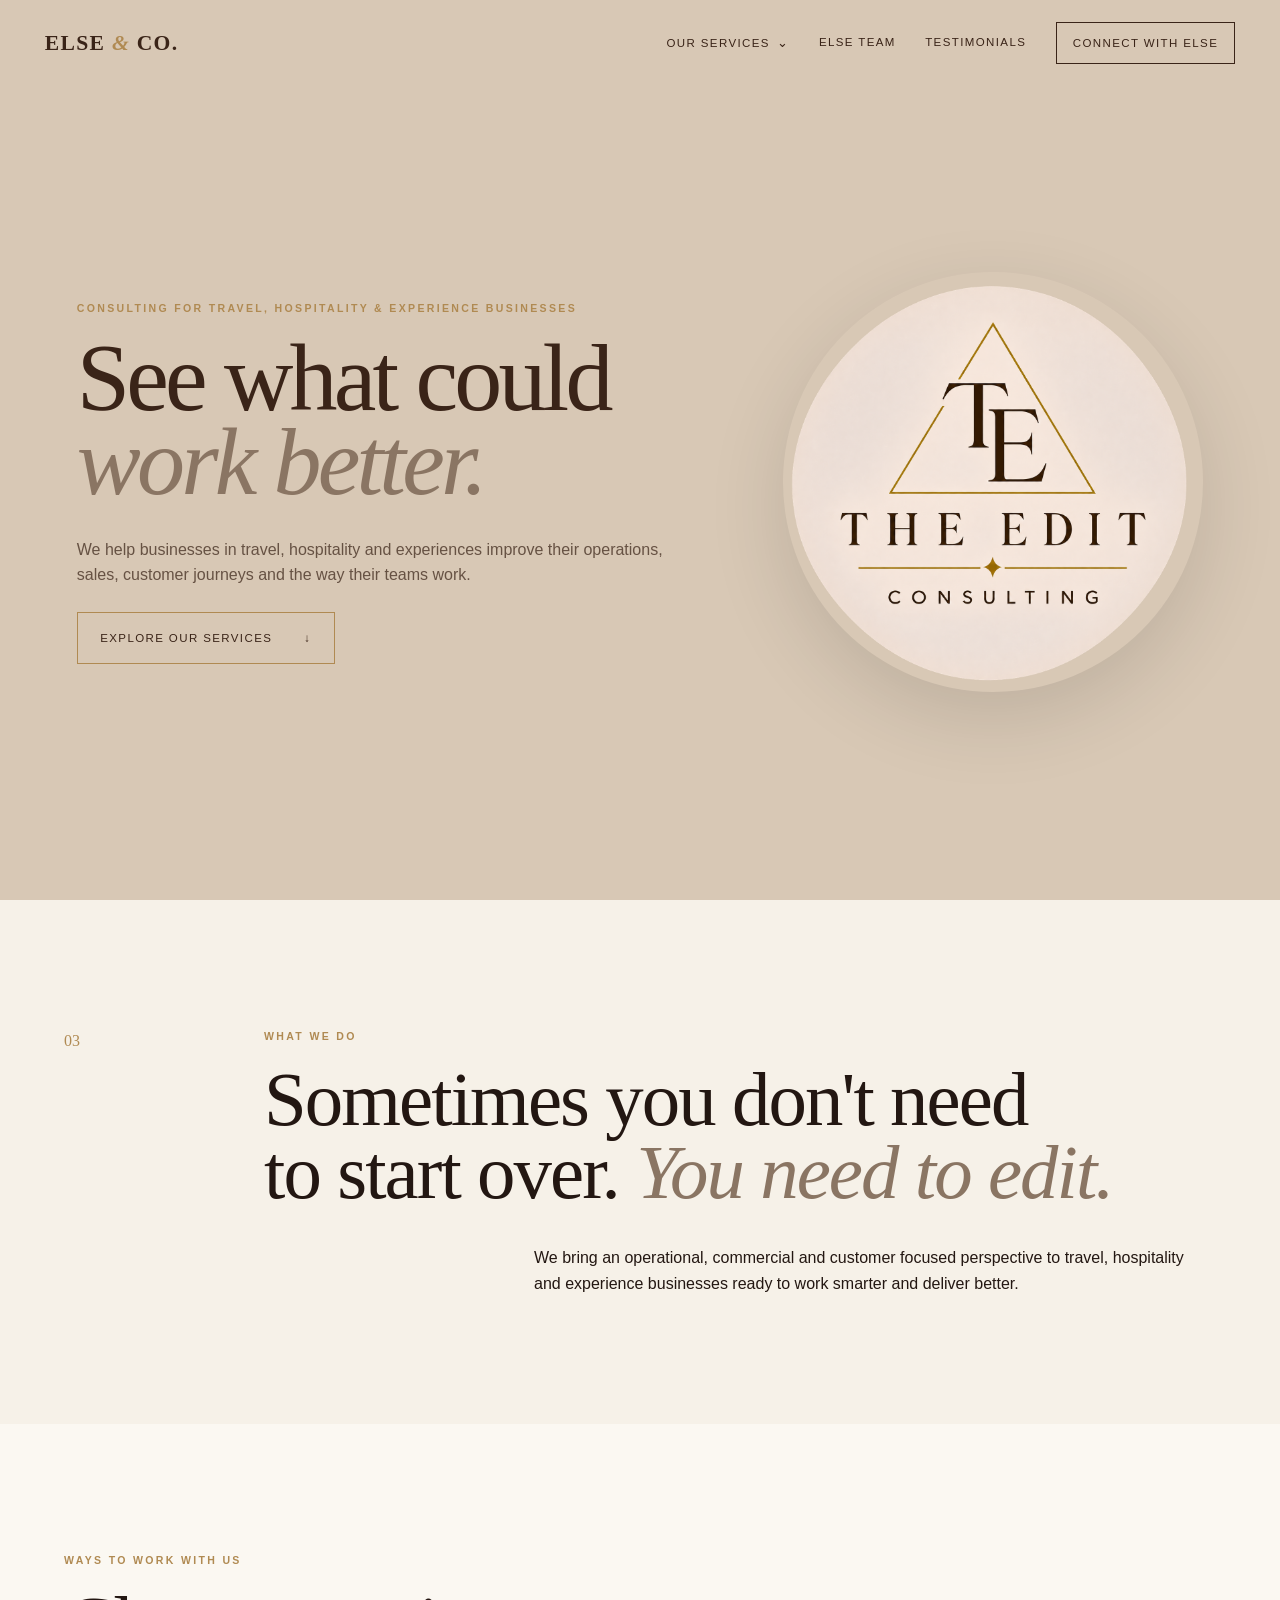
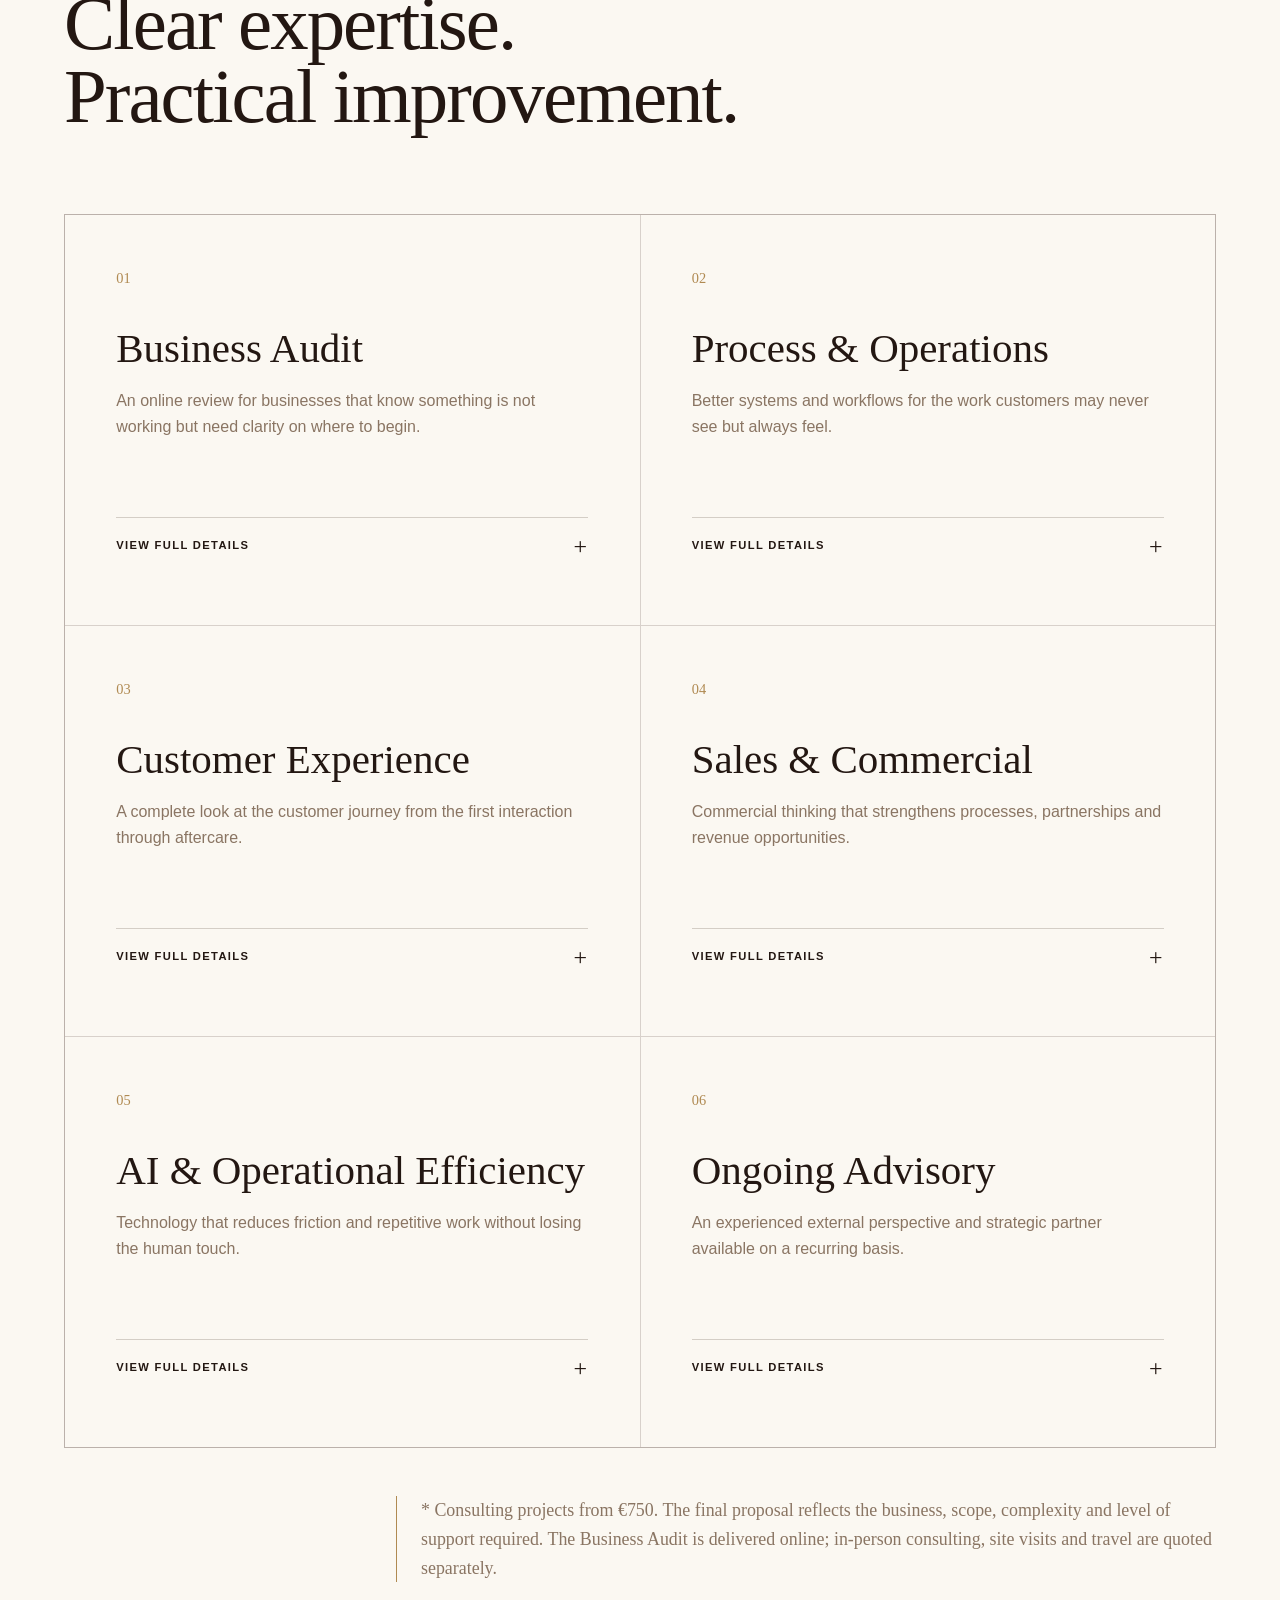
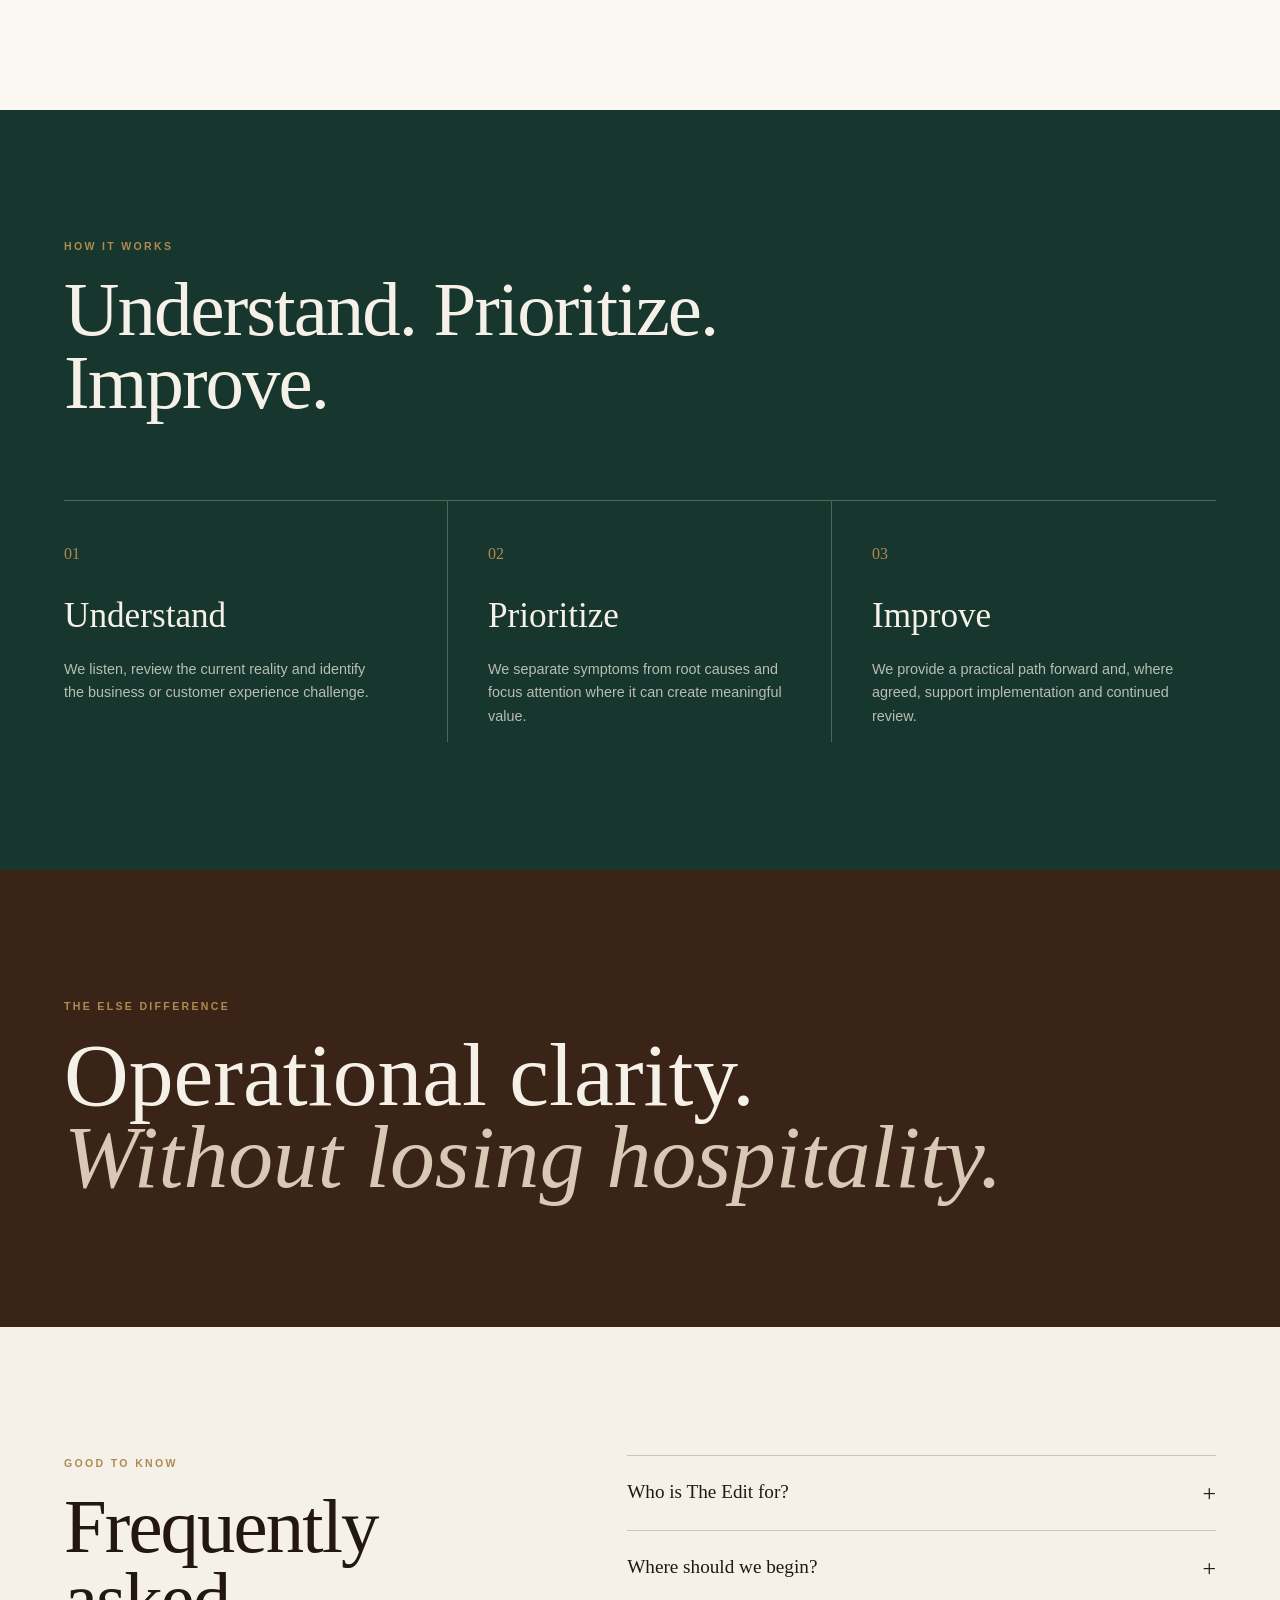
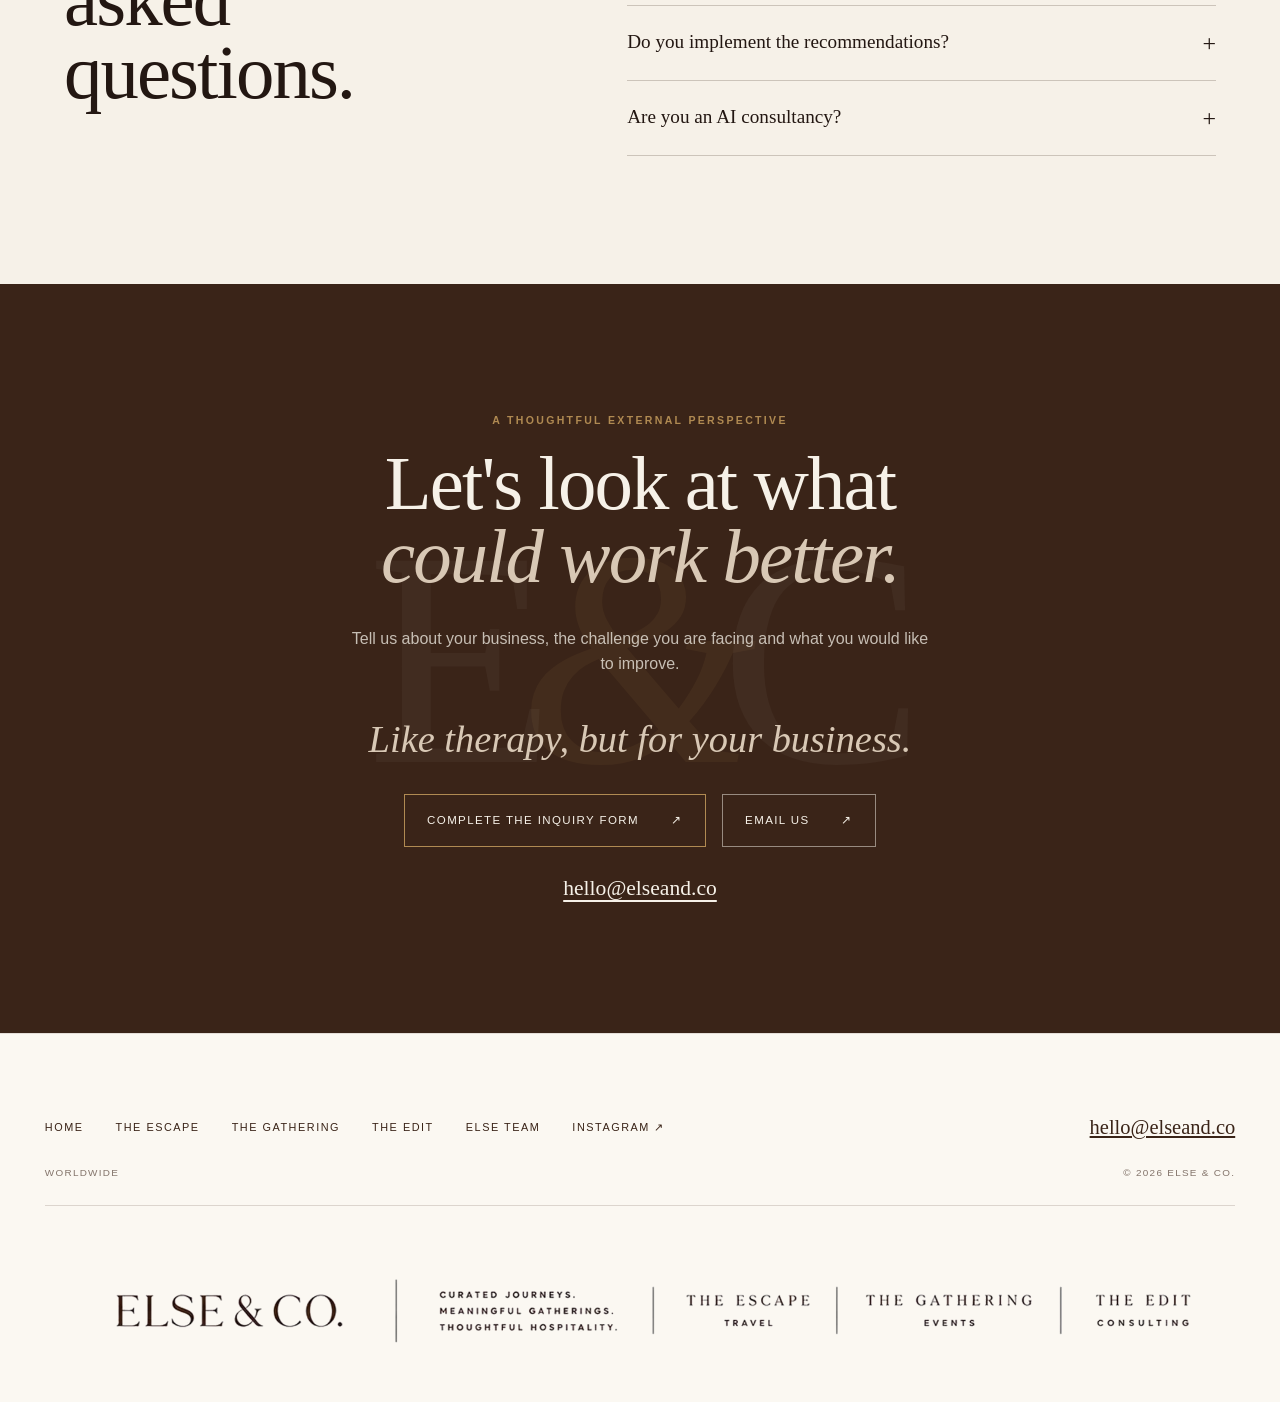
==== commit ffb693bb: "Add files via upload" ====
--- a/edit/index.html
+++ b/edit/index.html
@@ -12,7 +12,7 @@
   <header class="site-header" data-header>
     <a class="wordmark" href="../" aria-label="ELSE & CO. home">ELSE <span>&amp;</span> CO.</a>
     <button class="menu-toggle" type="button" aria-expanded="false" aria-controls="site-nav" data-menu-toggle><span class="sr-only">Open menu</span><span></span><span></span></button>
-    <nav class="site-nav" id="site-nav" aria-label="Main navigation" data-nav><div class="nav-dropdown" data-dropdown><button class="nav-dropdown-toggle" type="button" aria-expanded="false" data-dropdown-toggle>Our Services</button><div class="nav-dropdown-menu"><a href="../escape/">The Escape</a><a href="../gathering/">The Gathering</a><a href="../edit/">The Edit</a></div></div><a href="../#testimonials">Testimonials</a><a class="nav-cta" href="#enquire">Connect with ELSE</a></nav>
+    <nav class="site-nav" id="site-nav" aria-label="Main navigation" data-nav><div class="nav-dropdown" data-dropdown><button class="nav-dropdown-toggle" type="button" aria-expanded="false" data-dropdown-toggle>Our Services</button><div class="nav-dropdown-menu"><a href="../escape/">The Escape</a><a href="../gathering/">The Gathering</a><a href="../edit/">The Edit</a></div></div><a href="../team/">ELSE Team</a><a href="../#testimonials">Testimonials</a><a class="nav-cta" href="#enquire">Connect with ELSE</a></nav>
   </header>
 
   <main id="main">
@@ -26,14 +26,14 @@
     <section class="services-section section-pad" id="services">
       <div class="section-heading reveal"><p class="eyebrow">Ways to work with us</p><h2>Clear expertise.<br>Practical improvement.</h2></div>
       <div class="service-grid">
-        <article class="service-card reveal"><p class="service-number">01</p><h3>Business Audit</h3><p class="service-lead">An online review for businesses that know something is not working but need clarity on where to begin.</p><p class="service-price">Online consulting from €750</p><details><summary>View full details</summary><div class="service-details"><p>Includes:</p><ul><li>Initial online consultation</li><li>Business and process review</li><li>Customer journey review</li><li>Operational review</li><li>Sales and group business review</li><li>Priority identification</li><li>Recommendations and action plan</li><li>Final online presentation</li></ul></div></details></article>
-        <article class="service-card reveal"><p class="service-number">02</p><h3>Process &amp; Operations</h3><p class="service-lead">Better systems and workflows for the work customers may never see but always feel.</p><p class="service-price">From €1,500</p><details><summary>View full details</summary><div class="service-details"><p>Includes:</p><ul><li>Booking processes</li><li>Customer communication</li><li>Arrival and departure processes</li><li>Group and event processes</li><li>Internal workflows and SOP development</li><li>Vendor management</li><li>Staff workflows</li><li>Process automation</li></ul></div></details></article>
-        <article class="service-card reveal"><p class="service-number">03</p><h3>Customer Experience</h3><p class="service-lead">A complete look at the customer journey from the first interaction through aftercare.</p><p class="service-price">From €1,500</p><details><summary>View full details</summary><div class="service-details"><p>Includes:</p><ul><li>Communication and personalization</li><li>Service and touchpoints</li><li>Upselling and revenue moments</li><li>Reviews and loyalty</li><li>VIP experience</li><li>Overall customer journey</li></ul></div></details></article>
-        <article class="service-card reveal"><p class="service-number">04</p><h3>Sales &amp; Commercial</h3><p class="service-lead">Commercial thinking that strengthens processes, partnerships and revenue opportunities.</p><p class="service-price">From €1,500</p><details><summary>View full details</summary><div class="service-details"><p>Includes:</p><ul><li>Sales strategy</li><li>Group and event sales</li><li>Account management</li><li>Sales processes</li><li>CRM and process optimization</li><li>Partnership strategy</li><li>Market positioning</li><li>Sales collateral and revenue opportunities</li></ul></div></details></article>
-        <article class="service-card reveal"><p class="service-number">05</p><h3>AI &amp; Operational Efficiency</h3><p class="service-lead">Technology that reduces friction and repetitive work without losing the human touch.</p><p class="service-price">From €1,500</p><details><summary>View full details</summary><div class="service-details"><p>Includes:</p><ul><li>Opportunities to reduce repetitive work</li><li>Customer communication improvements</li><li>Information structure</li><li>Workflow automation</li><li>Sales support</li><li>Internal process improvements</li><li>Ways to save employee time</li></ul></div></details></article>
-        <article class="service-card reveal"><p class="service-number">06</p><h3>Ongoing Advisory</h3><p class="service-lead">An experienced external perspective and strategic partner available on a recurring basis.</p><p class="service-price">From €400 for 4 hours per month</p><details><summary>View full details</summary><div class="service-details"><p>Includes four advisory hours per month:</p><ul><li>Decision making and prioritization</li><li>Implementation follow up</li><li>Process and operational questions</li><li>Commercial and customer experience initiatives</li><li>Review of new ideas and challenges</li></ul><p>Additional time and support are quoted according to your requirements.</p></div></details></article>
+        <article class="service-card reveal"><p class="service-number">01</p><h3>Business Audit</h3><p class="service-lead">An online review for businesses that know something is not working but need clarity on where to begin.</p><details><summary>View full details</summary><div class="service-details"><p>Includes:</p><ul><li>Initial online consultation</li><li>Business and process review</li><li>Customer journey review</li><li>Operational review</li><li>Sales and group business review</li><li>Priority identification</li><li>Recommendations and action plan</li><li>Final online presentation</li></ul></div></details></article>
+        <article class="service-card reveal"><p class="service-number">02</p><h3>Process &amp; Operations</h3><p class="service-lead">Better systems and workflows for the work customers may never see but always feel.</p><details><summary>View full details</summary><div class="service-details"><p>Includes:</p><ul><li>Booking processes</li><li>Customer communication</li><li>Arrival and departure processes</li><li>Group and event processes</li><li>Internal workflows and SOP development</li><li>Vendor management</li><li>Staff workflows</li><li>Process automation</li></ul></div></details></article>
+        <article class="service-card reveal"><p class="service-number">03</p><h3>Customer Experience</h3><p class="service-lead">A complete look at the customer journey from the first interaction through aftercare.</p><details><summary>View full details</summary><div class="service-details"><p>Includes:</p><ul><li>Communication and personalization</li><li>Service and touchpoints</li><li>Upselling and revenue moments</li><li>Reviews and loyalty</li><li>VIP experience</li><li>Overall customer journey</li></ul></div></details></article>
+        <article class="service-card reveal"><p class="service-number">04</p><h3>Sales &amp; Commercial</h3><p class="service-lead">Commercial thinking that strengthens processes, partnerships and revenue opportunities.</p><details><summary>View full details</summary><div class="service-details"><p>Includes:</p><ul><li>Sales strategy</li><li>Group and event sales</li><li>Account management</li><li>Sales processes</li><li>CRM and process optimization</li><li>Partnership strategy</li><li>Market positioning</li><li>Sales collateral and revenue opportunities</li></ul></div></details></article>
+        <article class="service-card reveal"><p class="service-number">05</p><h3>AI &amp; Operational Efficiency</h3><p class="service-lead">Technology that reduces friction and repetitive work without losing the human touch.</p><details><summary>View full details</summary><div class="service-details"><p>Includes:</p><ul><li>Opportunities to reduce repetitive work</li><li>Customer communication improvements</li><li>Information structure</li><li>Workflow automation</li><li>Sales support</li><li>Internal process improvements</li><li>Ways to save employee time</li></ul></div></details></article>
+        <article class="service-card reveal"><p class="service-number">06</p><h3>Ongoing Advisory</h3><p class="service-lead">An experienced external perspective and strategic partner available on a recurring basis.</p><details><summary>View full details</summary><div class="service-details"><p>Includes four advisory hours per month:</p><ul><li>Decision making and prioritization</li><li>Implementation follow up</li><li>Process and operational questions</li><li>Commercial and customer experience initiatives</li><li>Review of new ideas and challenges</li></ul><p>Additional time and support are quoted according to your requirements.</p></div></details></article>
       </div>
-      <p class="pricing-note reveal">The Business Audit is delivered online. In person consulting, site visits and travel are quoted separately. Larger projects are tailored to business size, scope and implementation needs.</p>
+      <p class="pricing-note reveal"><span aria-hidden="true">*</span> Consulting projects from €750. The final proposal reflects the business, scope, complexity and level of support required. The Business Audit is delivered online; in-person consulting, site visits and travel are quoted separately.</p>
     </section>
 
     <section class="process-section section-pad"><div class="section-heading reveal"><p class="eyebrow">How it works</p><h2>Understand. Prioritize. Improve.</h2></div><ol class="process-grid"><li class="reveal"><span>01</span><h3>Understand</h3><p>We listen, review the current reality and identify the business or customer experience challenge.</p></li><li class="reveal"><span>02</span><h3>Prioritize</h3><p>We separate symptoms from root causes and focus attention where it can create meaningful value.</p></li><li class="reveal"><span>03</span><h3>Improve</h3><p>We provide a practical path forward and, where agreed, support implementation and continued review.</p></li></ol></section>
@@ -45,6 +45,6 @@
     <section class="contact section-pad" id="enquire"><div class="contact-copy reveal"><p class="eyebrow">A thoughtful external perspective</p><h2>Let's look at what<br><em>could work better.</em></h2><p>Tell us about your business, the challenge you are facing and what you would like to improve.</p><p class="closing-statement">Like therapy, but for your business.</p><div class="contact-actions"><a class="button" href="../inquiry/?service=The%20Edit">Complete the inquiry form <span aria-hidden="true">↗</span></a><a class="button button-secondary" href="mailto:hello@elseand.co?subject=The%20Edit%20inquiry">Email us <span aria-hidden="true">↗</span></a></div><a class="visible-email" href="mailto:hello@elseand.co">hello@elseand.co</a></div><div class="contact-mark" aria-hidden="true"><span>E</span><span>&amp;</span><span>C</span></div></section>
   </main>
 
-  <footer class="site-footer"><div class="footer-meta"><div class="footer-links"><a href="../">Home</a><a href="../escape/">The Escape</a><a href="../gathering/">The Gathering</a><a href="../edit/">The Edit</a><a href="https://www.instagram.com/elseand.co/" target="_blank" rel="noreferrer">Instagram ↗</a></div><a class="footer-email" href="mailto:hello@elseand.co">hello@elseand.co</a><p>Worldwide</p><p>© <span data-year></span> ELSE &amp; CO.</p></div><img class="footer-lockup" src="../assets/logos/else-co-horizontal-lockup-transparent.png" alt="ELSE & CO. Curated journeys, meaningful gatherings and thoughtful hospitality." width="4000" height="308" loading="lazy" decoding="async"></footer>
+  <footer class="site-footer"><div class="footer-meta"><div class="footer-links"><a href="../">Home</a><a href="../escape/">The Escape</a><a href="../gathering/">The Gathering</a><a href="../edit/">The Edit</a><a href="../team/">ELSE Team</a><a href="https://www.instagram.com/elseand.co/" target="_blank" rel="noreferrer">Instagram ↗</a></div><a class="footer-email" href="mailto:hello@elseand.co">hello@elseand.co</a><p>Worldwide</p><p>© <span data-year></span> ELSE &amp; CO.</p></div><img class="footer-lockup" src="../assets/logos/else-co-horizontal-lockup-transparent.png" alt="ELSE & CO. Curated journeys, meaningful gatherings and thoughtful hospitality." width="4000" height="308" loading="lazy" decoding="async"></footer>
 </body>
 </html>
--- a/styles-20260928.css
+++ b/styles-20260928.css
@@ -138,6 +138,8 @@
 .founder h3 { margin: .15rem 0; font-family: var(--serif); font-size: 3.5rem; font-weight: 400; }
 .founder p { margin: .3rem 0; font-size: .78rem; letter-spacing: .06em; text-transform: uppercase; }
 .founder .founder-note { max-width: 480px; margin-top: 1rem; color: var(--taupe); font-family: var(--serif); font-size: 1.2rem; letter-spacing: 0; text-transform: none; }
+.about-intro { max-width: 620px; margin-top: 2rem; color: var(--taupe); }
+.dark-link { margin-top: 1.25rem; color: var(--espresso); border-bottom-color: rgba(58,36,24,.4); }
 
 .contact { position: relative; display: grid; min-height: 700px; place-items: center; overflow: hidden; color: var(--cream); text-align: center; background: var(--espresso); }
 .contact-copy { position: relative; z-index: 2; width: min(850px, 100%); }
@@ -195,7 +197,7 @@
 .service-card h3 { margin: 0; font-family: var(--serif); font-size: clamp(2.1rem, 3.2vw, 3.4rem); font-weight: 400; line-height: 1; }
 .service-lead { max-width: 540px; margin: 1.2rem 0; color: var(--taupe); }
 .service-price { margin: auto 0 1.5rem; padding-top: 1.5rem; color: var(--forest); font-size: .7rem; font-weight: 700; letter-spacing: .16em; text-transform: uppercase; }
-.service-card details { border-top: 1px solid rgba(58,36,24,.2); }
+.service-card details { margin-top: auto; border-top: 1px solid rgba(58,36,24,.2); }
 .service-card summary, .faq-list summary { display: flex; padding: 1rem 0; align-items: center; justify-content: space-between; cursor: pointer; font-size: .7rem; font-weight: 600; letter-spacing: .12em; list-style: none; text-transform: uppercase; }
 .service-card summary::-webkit-details-marker, .faq-list summary::-webkit-details-marker { display: none; }
 .service-card summary::after, .faq-list summary::after { content: "+"; font-family: var(--serif); font-size: 1.5rem; font-weight: 400; line-height: 1; }
@@ -205,6 +207,18 @@
 .service-details ul { margin: .5rem 0 0; padding-left: 1.1rem; columns: 2; column-gap: 2rem; }
 .service-details li { margin-bottom: .35rem; break-inside: avoid; }
 .pricing-note { max-width: 820px; margin: 3rem 0 0 auto; padding-left: 1.5rem; color: var(--taupe); border-left: 1px solid var(--gold); font-family: var(--serif); font-size: 1.12rem; }
+.service-group { grid-column: 1 / -1; padding: clamp(2rem,4vw,4rem); background: var(--cream); }
+.service-group-heading { max-width: 760px; margin-bottom: 3rem; }
+.service-group-heading .service-number { margin-bottom: 1.25rem; }
+.service-group-heading .eyebrow { margin-bottom: .65rem; }
+.service-group-heading h3 { margin: 0; font-family: var(--serif); font-size: clamp(2.8rem,5vw,5rem); font-weight: 400; line-height: .95; }
+.service-group-heading > p:last-child { max-width: 620px; color: var(--taupe); }
+.wedding-packages { display: grid; grid-template-columns: repeat(3,minmax(0,1fr)); gap: 1px; background: rgba(58,36,24,.18); border: 1px solid rgba(58,36,24,.18); }
+.wedding-packages .service-card { min-height: 480px; }
+.gathering-page .service-grid > .service-card:first-child,
+.gathering-page .service-grid > .service-card:last-child { grid-column: 1 / -1; min-height: 350px; }
+.gathering-page .service-grid > .service-card:first-child > *,
+.gathering-page .service-grid > .service-card:last-child > * { max-width: 760px; }
 .process-section { color: var(--cream); background: var(--forest); }
 .process-section .section-heading h2 { color: var(--cream); }
 .process-grid { display: grid; margin: 0; padding: 0; grid-template-columns: repeat(3, 1fr); border-top: 1px solid rgba(246,241,232,.25); list-style: none; }
@@ -261,9 +275,33 @@
 .inquiry-form .button { justify-content: space-between; color: var(--espresso); background: transparent; cursor: pointer; }
 .form-note { margin: 0; color: var(--taupe); font-size: .78rem; }
 
+/* ELSE Team */
+.team-hero { min-height: 80svh; display: grid; align-items: end; color: var(--cream); background: var(--forest); }
+.team-hero > div { max-width: 1020px; padding-top: 6rem; }
+.team-hero h1 { margin: 0; font-family: var(--serif); font-size: clamp(4rem,8vw,8.5rem); font-weight: 400; line-height: .86; letter-spacing: -.04em; }
+.team-hero h1 em { color: var(--beige); font-weight: 400; }
+.team-hero > div > p:last-child { max-width: 650px; margin-top: 2rem; color: rgba(246,241,232,.76); }
+.team-profile { display: grid; grid-template-columns: minmax(320px,.82fr) minmax(0,1.18fr); gap: clamp(3rem,8vw,8rem); align-items: center; background: var(--cream); }
+.team-profile-reverse { background: var(--paper); }
+.team-profile-reverse .team-portrait { order: 2; }
+.team-portrait { aspect-ratio: 3 / 4; overflow: hidden; }
+.team-portrait img { display: block; width: 100%; height: 100%; object-fit: cover; }
+.team-biography { max-width: 720px; }
+.team-biography h2 { margin: 0; font-family: var(--serif); font-size: clamp(3.4rem,6vw,6.5rem); font-weight: 400; line-height: .92; }
+.team-title { margin: 1rem 0 2.2rem; color: var(--gold); font-size: .72rem; font-weight: 600; letter-spacing: .16em; text-transform: uppercase; }
+.team-biography > p:not(.eyebrow,.team-title) { color: var(--taupe); }
+.team-biography blockquote { margin: 2.5rem 0 0; color: var(--forest); font-family: var(--serif); font-size: clamp(1.6rem,3vw,2.6rem); font-style: italic; line-height: 1.2; }
+
+/* Editorial title movement */
+.motion-heading { opacity: 0; filter: blur(5px); transform: translateY(34px); transition: opacity .95s ease, transform 1s cubic-bezier(.16,.8,.25,1), filter .95s ease; }
+.motion-heading.visible { opacity: 1; filter: blur(0); transform: translateY(0); }
+.motion-heading em { display: inline-block; transition: transform 1.1s cubic-bezier(.16,.8,.25,1) .12s; }
+.motion-heading.visible em { animation: editorialFloat 5s ease-in-out 1s infinite alternate; }
+@keyframes editorialFloat { from { transform: translateX(0); } to { transform: translateX(.08em); } }
+
 .reveal { opacity: 0; transform: translateY(28px); transition: opacity .8s ease, transform .8s cubic-bezier(.2,.7,.2,1); }
 .reveal.visible { opacity: 1; transform: translateY(0); }
-@media (prefers-reduced-motion: reduce) { html { scroll-behavior: auto; } .reveal { opacity: 1; transform: none; transition: none; } }
+@media (prefers-reduced-motion: reduce) { html { scroll-behavior: auto; } .reveal, .motion-heading { opacity: 1; filter: none; transform: none; transition: none; } .motion-heading.visible em { animation: none; } }
 
 @media (max-width: 850px) {
   .site-header { padding: 1.1rem 5vw; }
@@ -301,11 +339,16 @@
   .vertical-hero-logo { width: min(72vw, 480px); justify-self: center; }
   .vertical-intro { grid-template-columns: 1fr; }
   .service-grid { grid-template-columns: 1fr; }
+  .wedding-packages { grid-template-columns: 1fr; }
+  .wedding-packages .service-card { min-height: 0; }
   .process-grid { grid-template-columns: 1fr; }
   .process-grid li, .process-grid li + li { padding: 2rem 0; border-right: 0; border-bottom: 1px solid rgba(246,241,232,.25); }
   .faq-section { grid-template-columns: 1fr; gap: 3rem; }
   .gallery-grid { grid-template-columns: 1fr 1fr; grid-auto-rows: minmax(230px,50vw); }
   .inquiry-layout { grid-template-columns: 1fr; }
+  .team-profile { grid-template-columns: 1fr; }
+  .team-profile-reverse .team-portrait { order: 0; }
+  .team-portrait { width: min(100%,620px); }
   .footer-meta { grid-template-columns: 1fr 1fr; }
   .footer-links { grid-column: 1 / -1; justify-content: flex-start; }
   .footer-email { justify-self: start; }
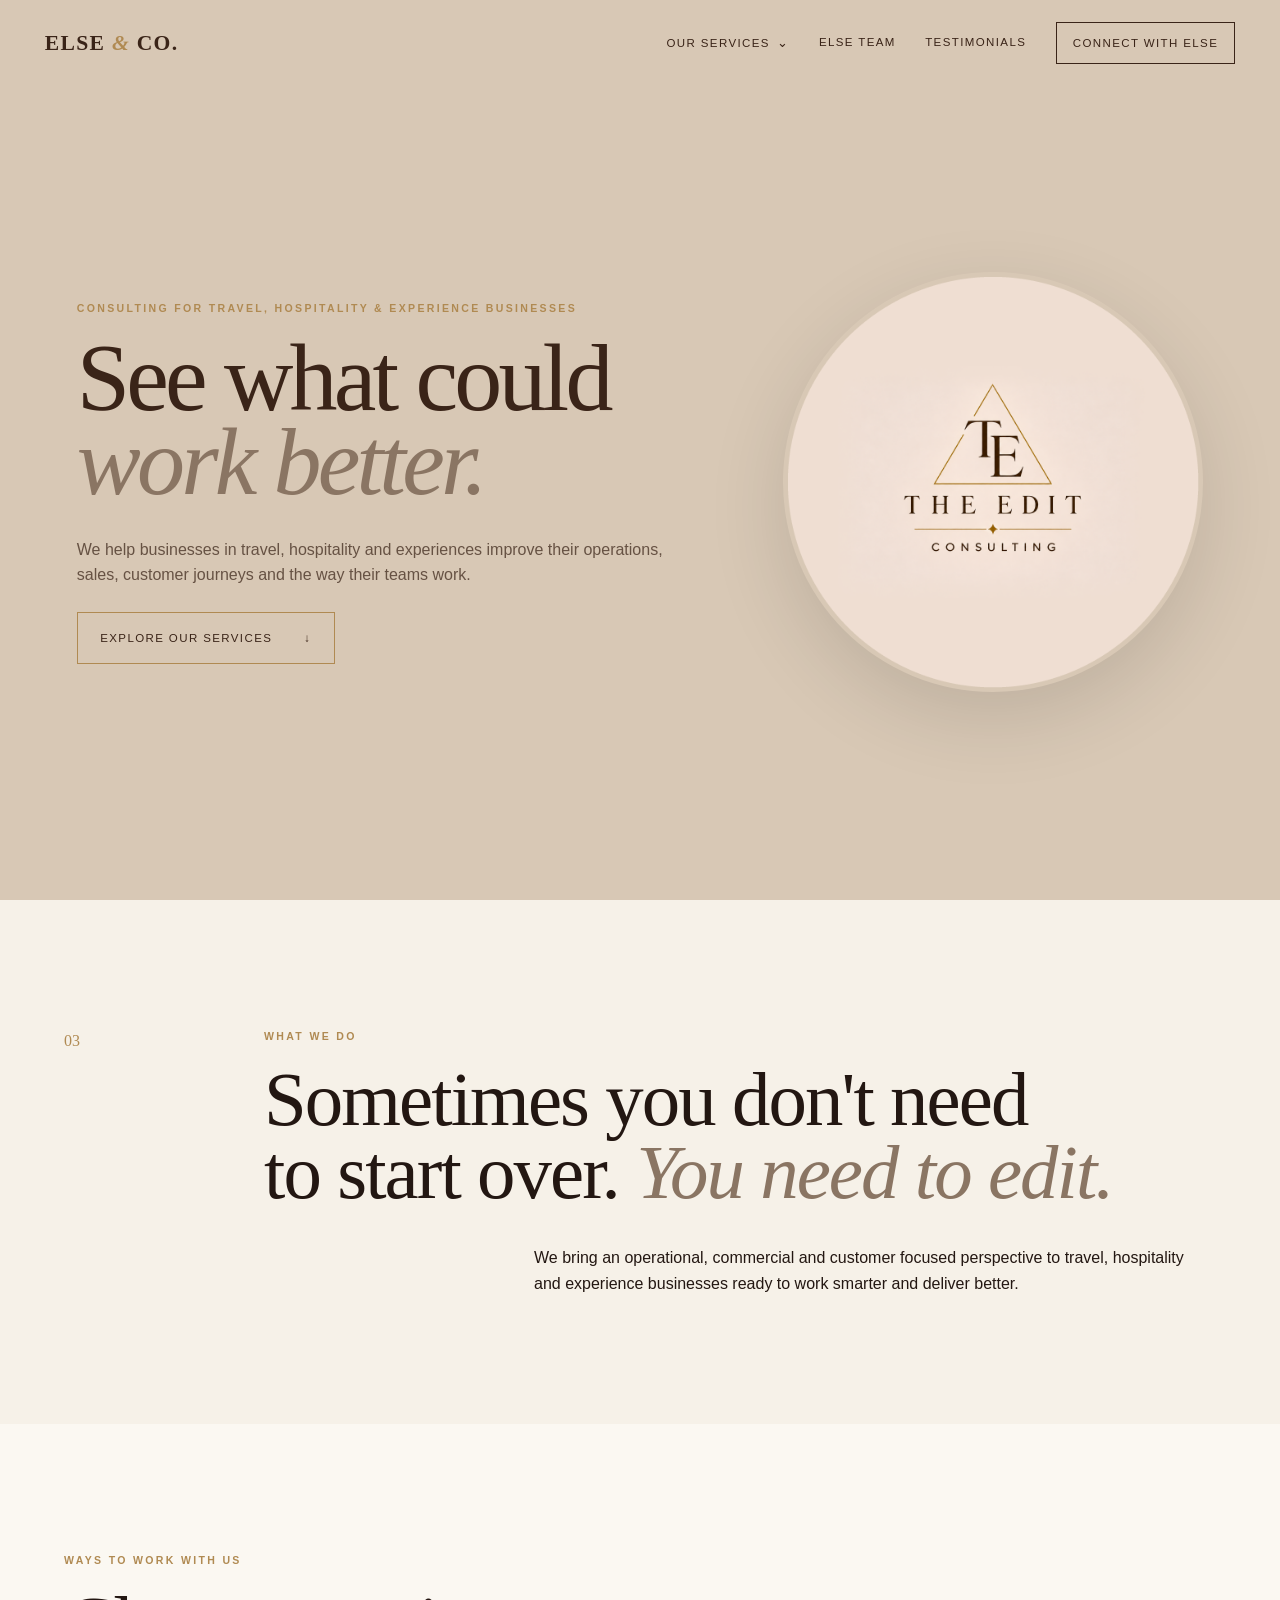
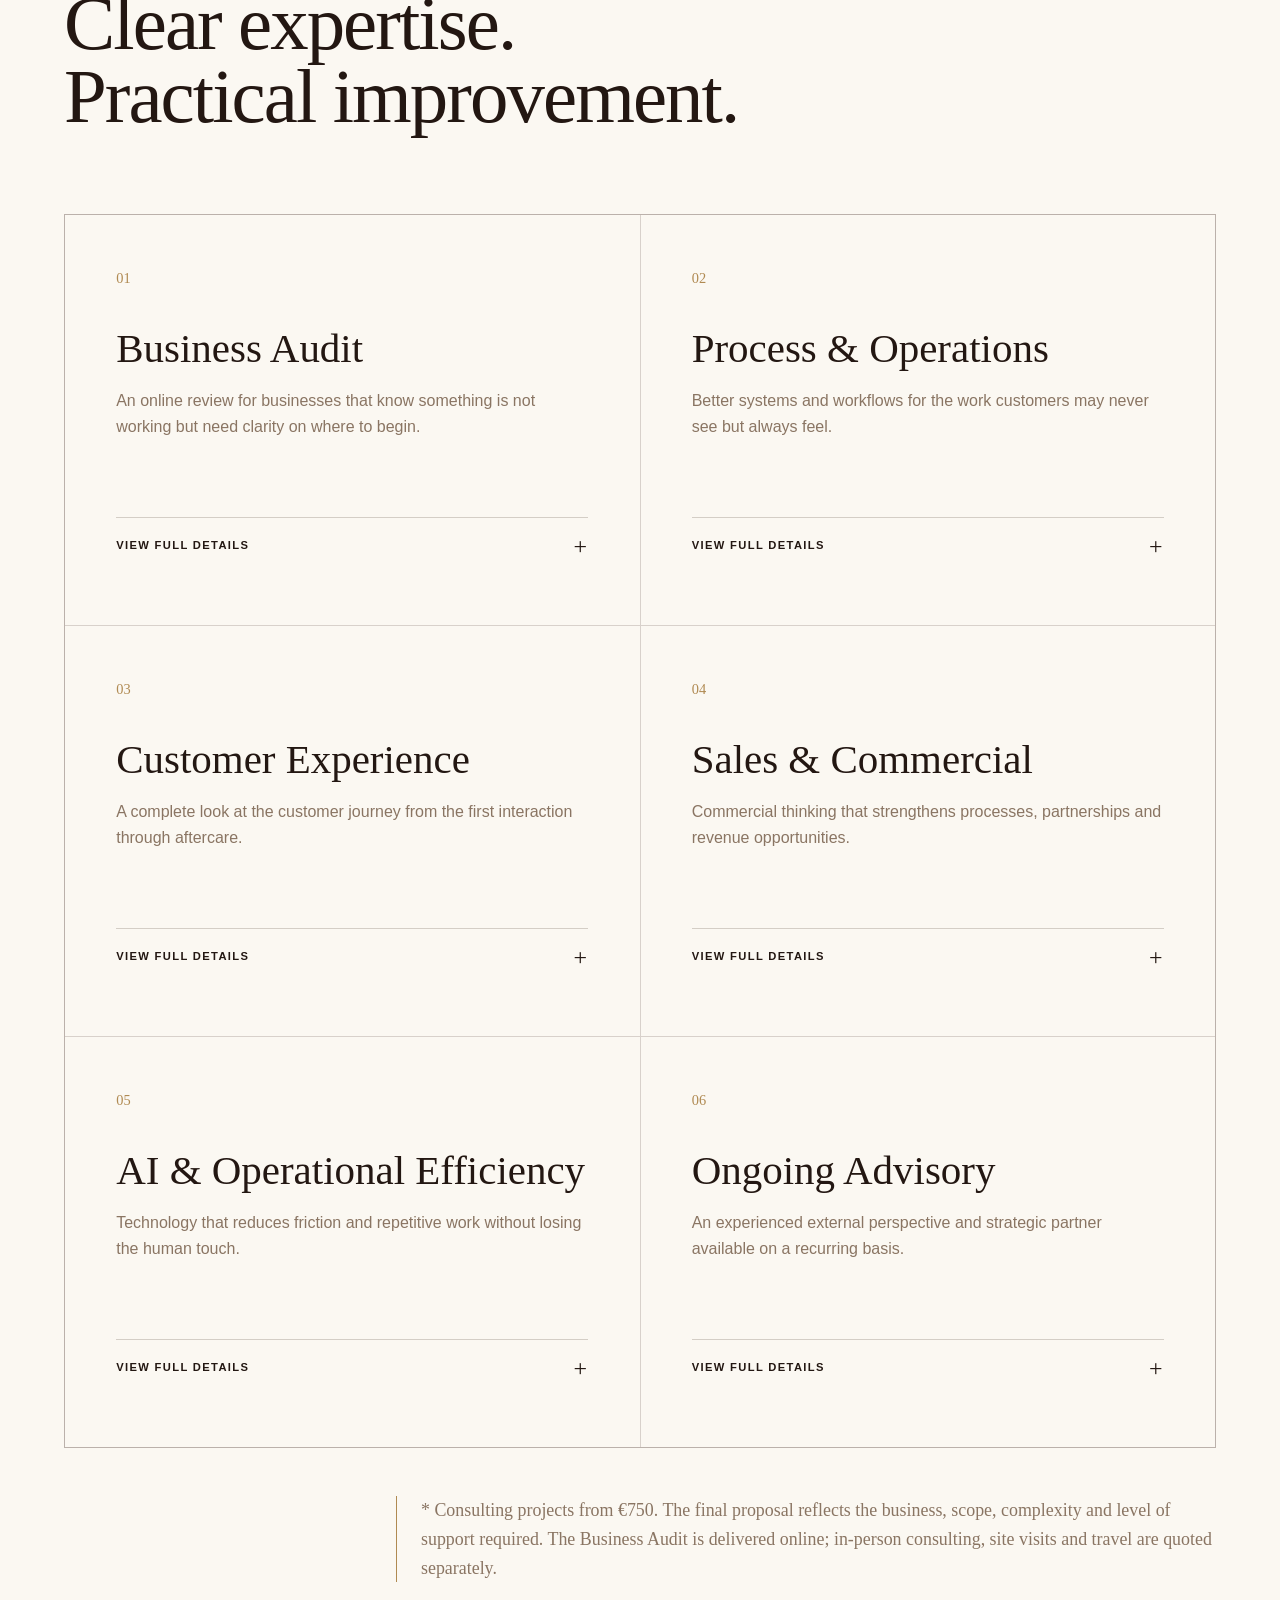
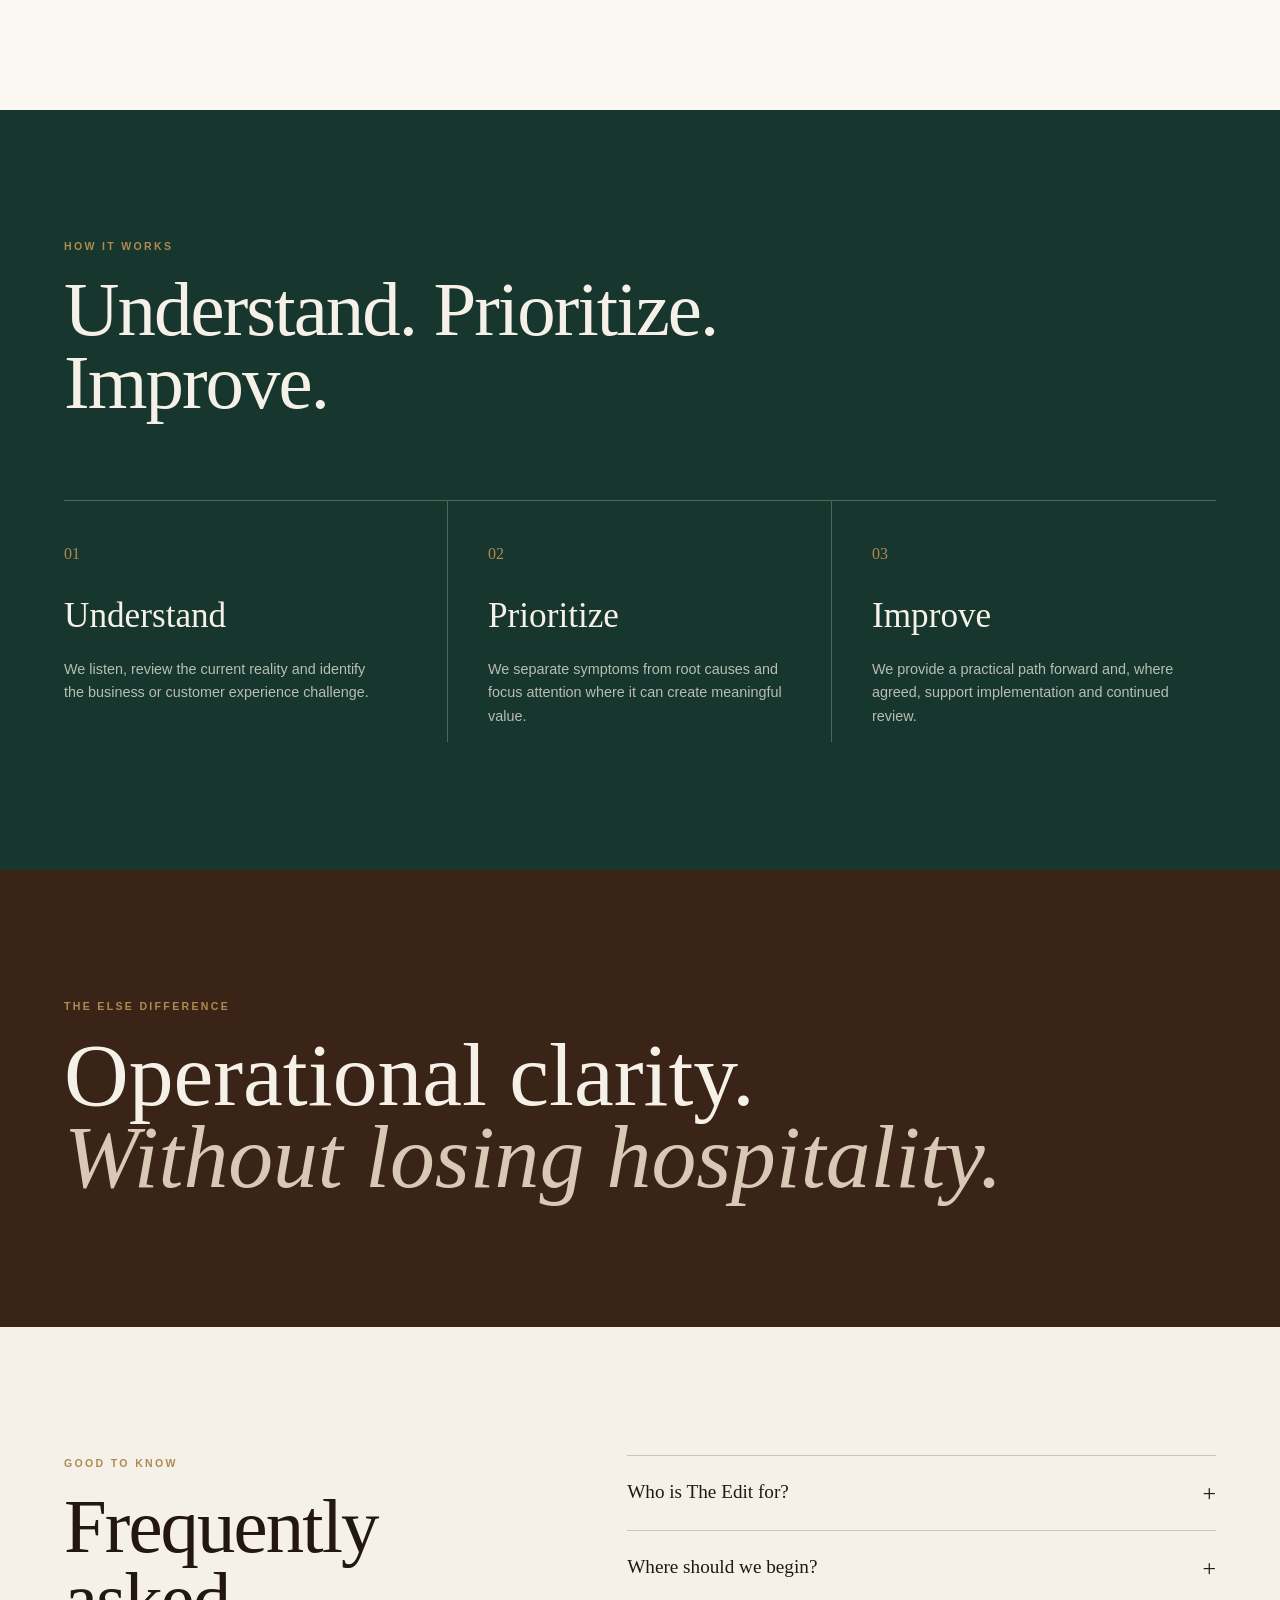
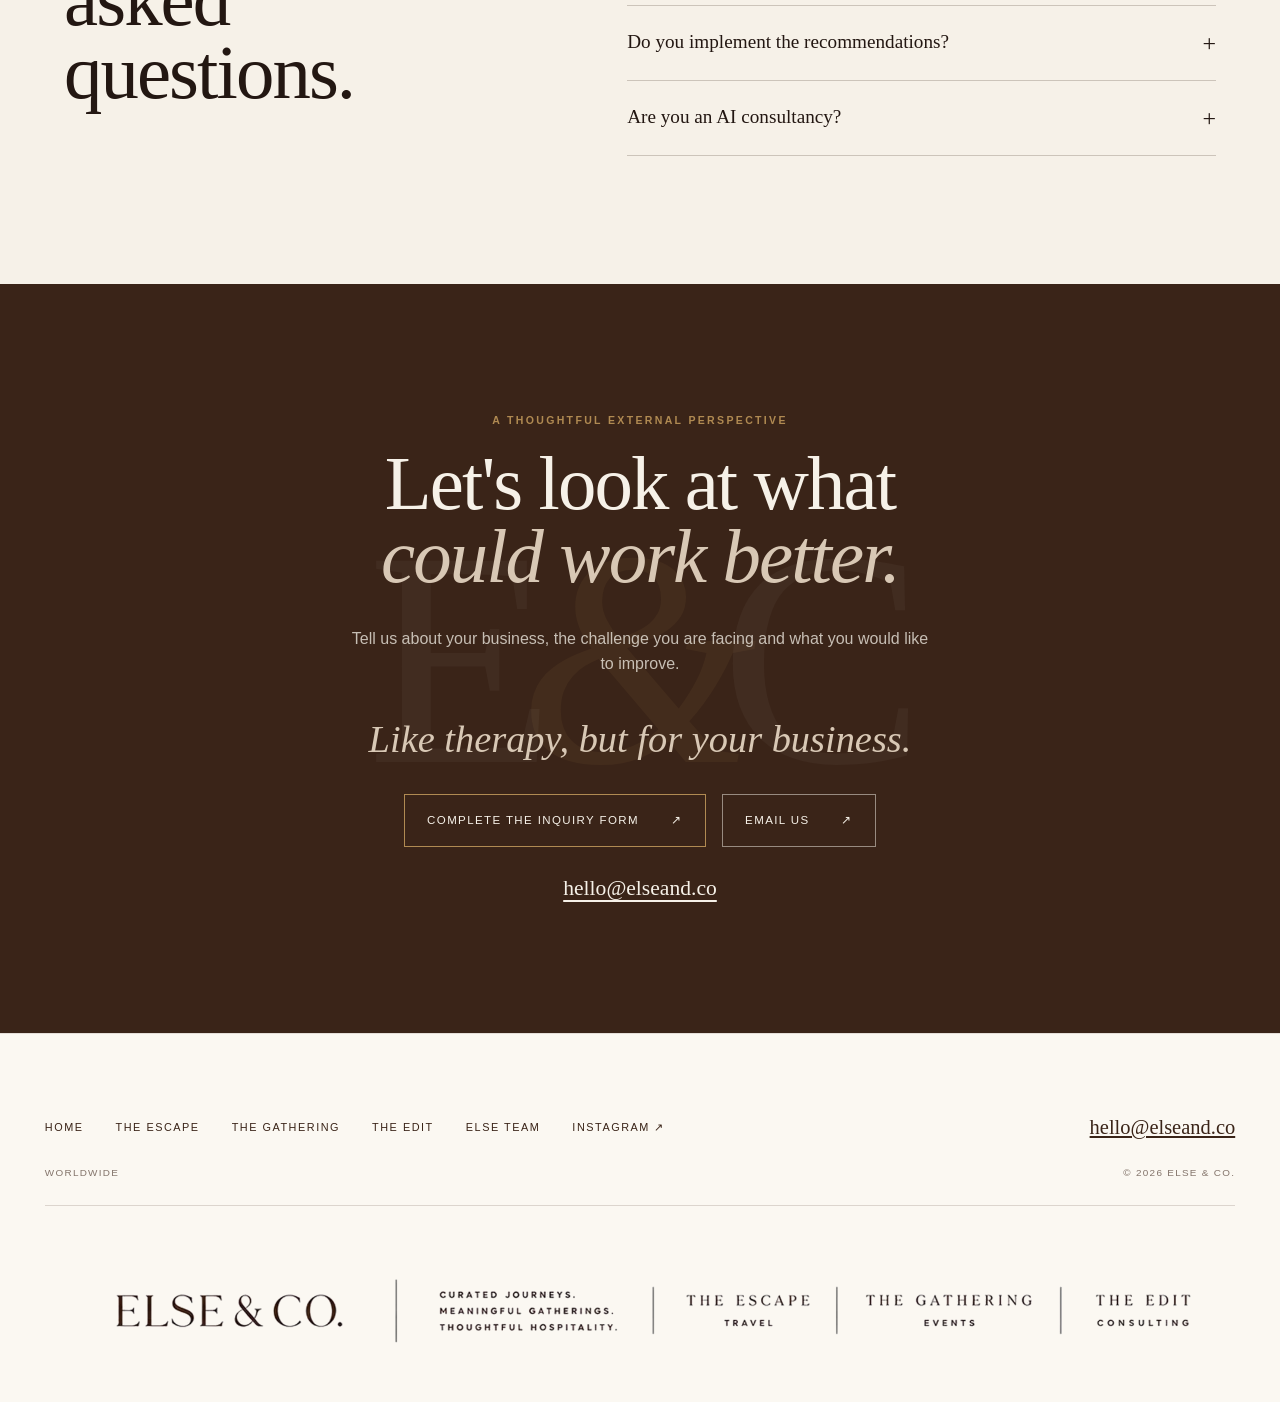
==== commit a1072dbb: "Add files via upload" ====
--- a/edit/index.html
+++ b/edit/index.html
@@ -18,7 +18,7 @@
   <main id="main">
     <section class="vertical-hero vertical-hero-edit" id="top">
       <div class="vertical-hero-copy reveal"><p class="eyebrow">Consulting for Travel, Hospitality &amp; Experience Businesses</p><h1>See what could<br><em>work better.</em></h1><p>We help businesses in travel, hospitality and experiences improve their operations, sales, customer journeys and the way their teams work.</p><a class="button" href="#services">Explore our services <span aria-hidden="true">↓</span></a></div>
-      <div class="vertical-hero-logo reveal"><img src="../assets/logos/the-edit-circle.png" alt="The Edit Consulting" width="3000" height="3000" decoding="async"></div>
+      <div class="vertical-hero-logo reveal"><img src="../assets/logos/the-edit-circle.png" alt="The Edit Consulting" width="2048" height="2048" decoding="async"></div>
     </section>
 
     <section class="vertical-intro section-pad"><p class="vertical-index">03</p><div class="reveal"><p class="eyebrow">What we do</p><h2>Sometimes you don't need<br>to start over. <em>You need to edit.</em></h2><p>We bring an operational, commercial and customer focused perspective to travel, hospitality and experience businesses ready to work smarter and deliver better.</p></div></section>
--- a/styles-20260928.css
+++ b/styles-20260928.css
@@ -141,6 +141,85 @@
 .about-intro { max-width: 620px; margin-top: 2rem; color: var(--taupe); }
 .dark-link { margin-top: 1.25rem; color: var(--espresso); border-bottom-color: rgba(58,36,24,.4); }
 
+/* Founders' editorial travel collage */
+.founder-collage {
+  --collage-x: 0px;
+  --collage-y: 0px;
+  position: relative;
+  min-height: clamp(660px, 74vw, 980px);
+  margin-top: clamp(5rem, 10vw, 9rem);
+  grid-column: 1 / -1;
+  overflow: hidden;
+  background: #ded1c2;
+  isolation: isolate;
+}
+.founder-collage::before {
+  position: absolute;
+  inset: 0;
+  z-index: -2;
+  content: "";
+  background:
+    radial-gradient(circle at 72% 24%, rgba(246,241,232,.92), transparent 27%),
+    linear-gradient(135deg, #d4c1ae 0 48%, #f1e9dd 48% 72%, #c9b39d 72%);
+}
+.founder-collage::after {
+  position: absolute;
+  inset: 2rem;
+  z-index: 8;
+  border: 1px solid rgba(58,36,24,.22);
+  content: "";
+  pointer-events: none;
+}
+.collage-copy {
+  position: absolute;
+  top: 9%;
+  left: 7%;
+  z-index: 7;
+  width: min(33rem, 40%);
+  padding: 2rem;
+  color: var(--cream);
+  background: rgba(23,54,45,.92);
+  box-shadow: 0 28px 70px rgba(35,23,18,.18);
+}
+.collage-copy .eyebrow { margin-bottom: .8rem; }
+.collage-copy > p:last-child { margin: 0; font-family: var(--serif); font-size: clamp(1.35rem,2.4vw,2.5rem); line-height: 1.1; }
+.collage-copy em { color: var(--beige); font-weight: 400; }
+.collage-photo {
+  --base-transform: translate(0,0) rotate(0deg);
+  position: absolute;
+  z-index: 2;
+  margin: 0;
+  overflow: hidden;
+  background: var(--paper);
+  box-shadow: 0 24px 55px rgba(35,23,18,.25);
+  transform: var(--base-transform) translate(calc(var(--collage-x) * var(--depth, .4)), calc(var(--collage-y) * var(--depth, .4)));
+  transition: transform .8s cubic-bezier(.16,.8,.25,1), box-shadow .45s ease, z-index 0s .35s;
+  will-change: transform;
+}
+.collage-photo img { display: block; width: 100%; height: 100%; object-fit: cover; transition: transform 1.2s cubic-bezier(.16,.8,.25,1), filter .6s ease; }
+.collage-photo:hover { z-index: 9; box-shadow: 0 35px 80px rgba(35,23,18,.35); transition-delay: 0s; }
+.collage-photo:hover img { transform: scale(1.055); }
+.collage-photo-london { --base-transform: rotate(-5deg); --depth: .55; top: 34%; left: 4%; width: 22%; height: 54%; }
+.collage-photo-amsterdam { --base-transform: rotate(2.5deg); --depth: .3; top: 19%; left: 28%; width: 20%; height: 42%; z-index: 3; }
+.collage-photo-europe { --base-transform: rotate(-2deg); --depth: .7; top: 8%; right: 8%; width: 26%; height: 45%; }
+.collage-photo-garden { --base-transform: rotate(3.5deg); --depth: .42; bottom: 5%; left: 27%; width: 23%; height: 38%; z-index: 4; }
+.collage-photo-lanterns { --base-transform: rotate(-1.5deg); --depth: .25; right: 27%; bottom: 8%; width: 22%; height: 31%; }
+.collage-photo-bali { --base-transform: rotate(4deg); --depth: .62; right: 5%; bottom: 3%; width: 24%; height: 44%; z-index: 5; }
+.collage-photo-spring { --base-transform: rotate(-3deg); --depth: .38; top: 42%; left: 49%; width: 21%; height: 36%; z-index: 3; }
+.collage-stamp {
+  position: absolute;
+  right: 3.2rem;
+  bottom: 3.25rem;
+  z-index: 10;
+  padding: .65rem 1rem;
+  color: var(--espresso);
+  background: var(--cream);
+  border: 1px solid rgba(58,36,24,.25);
+  font-size: .6rem;
+  font-weight: 600;
+  letter-spacing: .16em;
+}
+
 .contact { position: relative; display: grid; min-height: 700px; place-items: center; overflow: hidden; color: var(--cream); text-align: center; background: var(--espresso); }
 .contact-copy { position: relative; z-index: 2; width: min(850px, 100%); }
 .contact h2 em { color: var(--beige); font-weight: 400; }
@@ -167,7 +246,7 @@
 .world-logo-panel img { display: block; width: 100%; height: 100%; object-fit: cover; }
 .world-card.escape .world-logo-panel { background: #192a22; }
 .world-card.gathering .world-logo-panel { background: #624a39; }
-.world-card.edit .world-logo-panel { background: #d8cbb9; }
+.world-card.edit .world-logo-panel { background: #efded2; }
 
 /* Vertical landing pages */
 .vertical-hero { display: grid; min-height: 100svh; padding: 9rem max(6vw, calc((100vw - 1280px)/2)) 5rem; color: var(--cream); grid-template-columns: 1.18fr .82fr; gap: clamp(3rem, 8vw, 8rem); align-items: center; }
@@ -281,8 +360,8 @@
 .team-hero h1 { margin: 0; font-family: var(--serif); font-size: clamp(4rem,8vw,8.5rem); font-weight: 400; line-height: .86; letter-spacing: -.04em; }
 .team-hero h1 em { color: var(--beige); font-weight: 400; }
 .team-hero > div > p:last-child { max-width: 650px; margin-top: 2rem; color: rgba(246,241,232,.76); }
-.team-profile { display: grid; grid-template-columns: minmax(320px,.82fr) minmax(0,1.18fr); gap: clamp(3rem,8vw,8rem); align-items: center; background: var(--cream); }
-.team-profile-reverse { background: var(--paper); }
+.team-profile { display: grid; grid-template-columns: minmax(320px,1.18fr) minmax(0,.82fr); gap: clamp(3rem,8vw,8rem); align-items: center; background: var(--cream); }
+.team-profile-reverse { grid-template-columns: minmax(0,.82fr) minmax(320px,1.18fr); background: var(--paper); }
 .team-profile-reverse .team-portrait { order: 2; }
 .team-portrait { aspect-ratio: 3 / 4; overflow: hidden; }
 .team-portrait img { display: block; width: 100%; height: 100%; object-fit: cover; }
@@ -335,6 +414,15 @@
   .detail-grid > div, .detail-grid > div + div { padding: 2rem 0; border-right: 0; border-bottom: 1px solid rgba(246,241,232,.25); }
   .details blockquote { margin-bottom: 4rem; }
   .about { grid-template-columns: 1fr; gap: 4rem; }
+  .founder-collage { min-height: 820px; margin-inline: -5vw; }
+  .collage-copy { top: 6%; left: 6%; width: 56%; }
+  .collage-photo-london { top: 40%; left: 4%; width: 30%; height: 47%; }
+  .collage-photo-amsterdam { top: 26%; left: 38%; width: 27%; height: 34%; }
+  .collage-photo-europe { top: 8%; right: 5%; width: 30%; height: 37%; }
+  .collage-photo-garden { bottom: 4%; left: 29%; width: 29%; height: 33%; }
+  .collage-photo-lanterns { right: 32%; bottom: 31%; width: 29%; height: 23%; }
+  .collage-photo-bali { right: 4%; bottom: 3%; width: 32%; height: 39%; }
+  .collage-photo-spring { top: 43%; left: 60%; width: 27%; height: 30%; }
   .vertical-hero { min-height: auto; padding-top: 8rem; grid-template-columns: 1fr; }
   .vertical-hero-logo { width: min(72vw, 480px); justify-self: center; }
   .vertical-intro { grid-template-columns: 1fr; }
@@ -361,6 +449,18 @@
   .hero h1 { font-size: clamp(3.6rem, 18.5vw, 5.7rem); }
   .hero-index { display: none; }
   .manifesto h2, .section-heading h2, .about h2, .contact h2 { font-size: clamp(2.7rem, 13vw, 4.3rem); }
+  .founder-collage { min-height: 760px; margin-inline: -6vw; }
+  .founder-collage::after { inset: 1rem; }
+  .collage-copy { top: 4%; left: 5%; width: 72%; padding: 1.35rem; }
+  .collage-copy > p:last-child { font-size: 1.35rem; }
+  .collage-photo-london { top: 34%; left: 3%; width: 38%; height: 42%; }
+  .collage-photo-amsterdam { top: 24%; left: 41%; width: 31%; height: 29%; }
+  .collage-photo-europe { top: 9%; right: 3%; width: 35%; height: 30%; }
+  .collage-photo-garden { bottom: 4%; left: 21%; width: 34%; height: 28%; }
+  .collage-photo-lanterns { right: 29%; bottom: 29%; width: 36%; height: 20%; }
+  .collage-photo-bali { right: 3%; bottom: 2%; width: 39%; height: 34%; }
+  .collage-photo-spring { top: 47%; left: 57%; width: 35%; height: 27%; }
+  .collage-stamp { right: 1.5rem; bottom: 1.5rem; padding: .5rem .65rem; font-size: .5rem; }
   .section-heading { margin-bottom: 3rem; }
   .world-card { margin-inline: -6vw; }
   .world-copy h3 { font-size: 3.15rem; }
@@ -380,3 +480,8 @@
   .contact-actions { flex-direction: column; align-items: stretch; }
   .contact-actions .button { justify-content: space-between; }
 }
+
+@media (prefers-reduced-motion: reduce) {
+  .collage-photo { transform: var(--base-transform); transition: none; }
+  .collage-photo img { transition: none; }
+}
